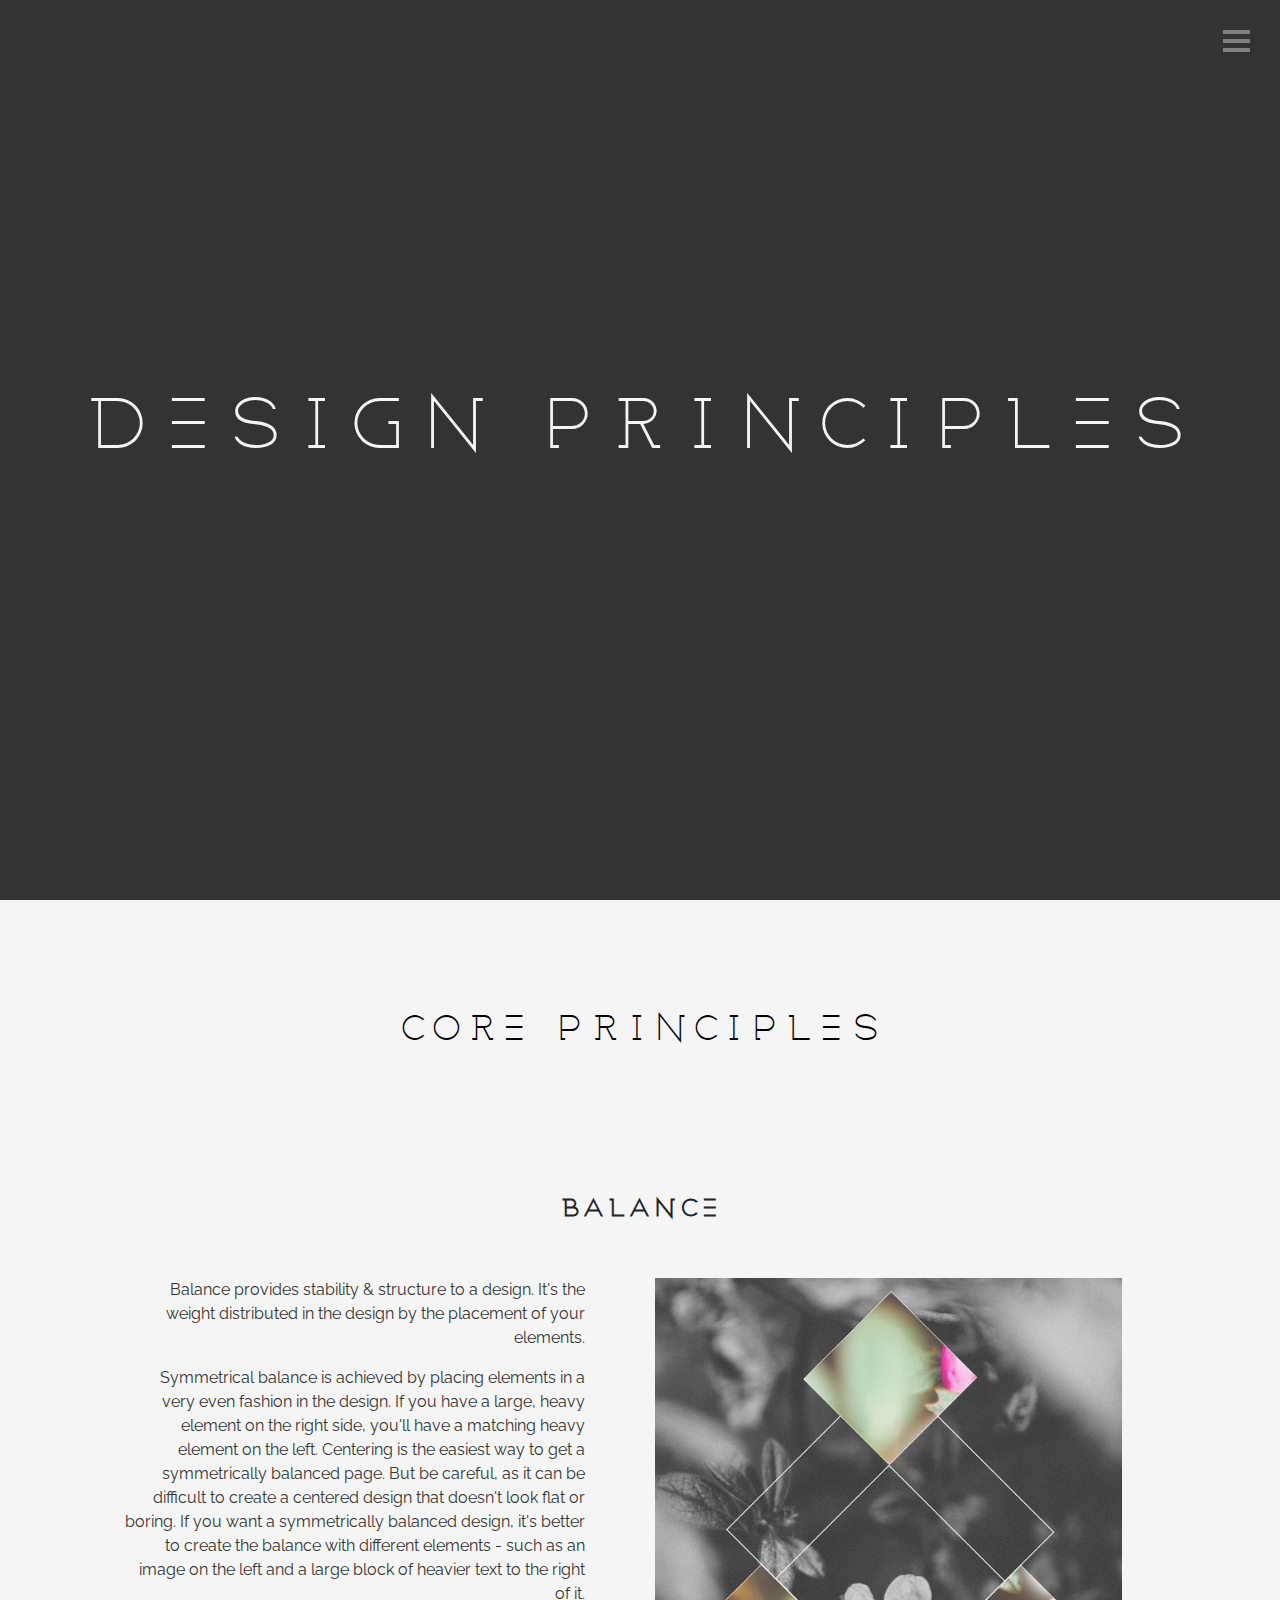
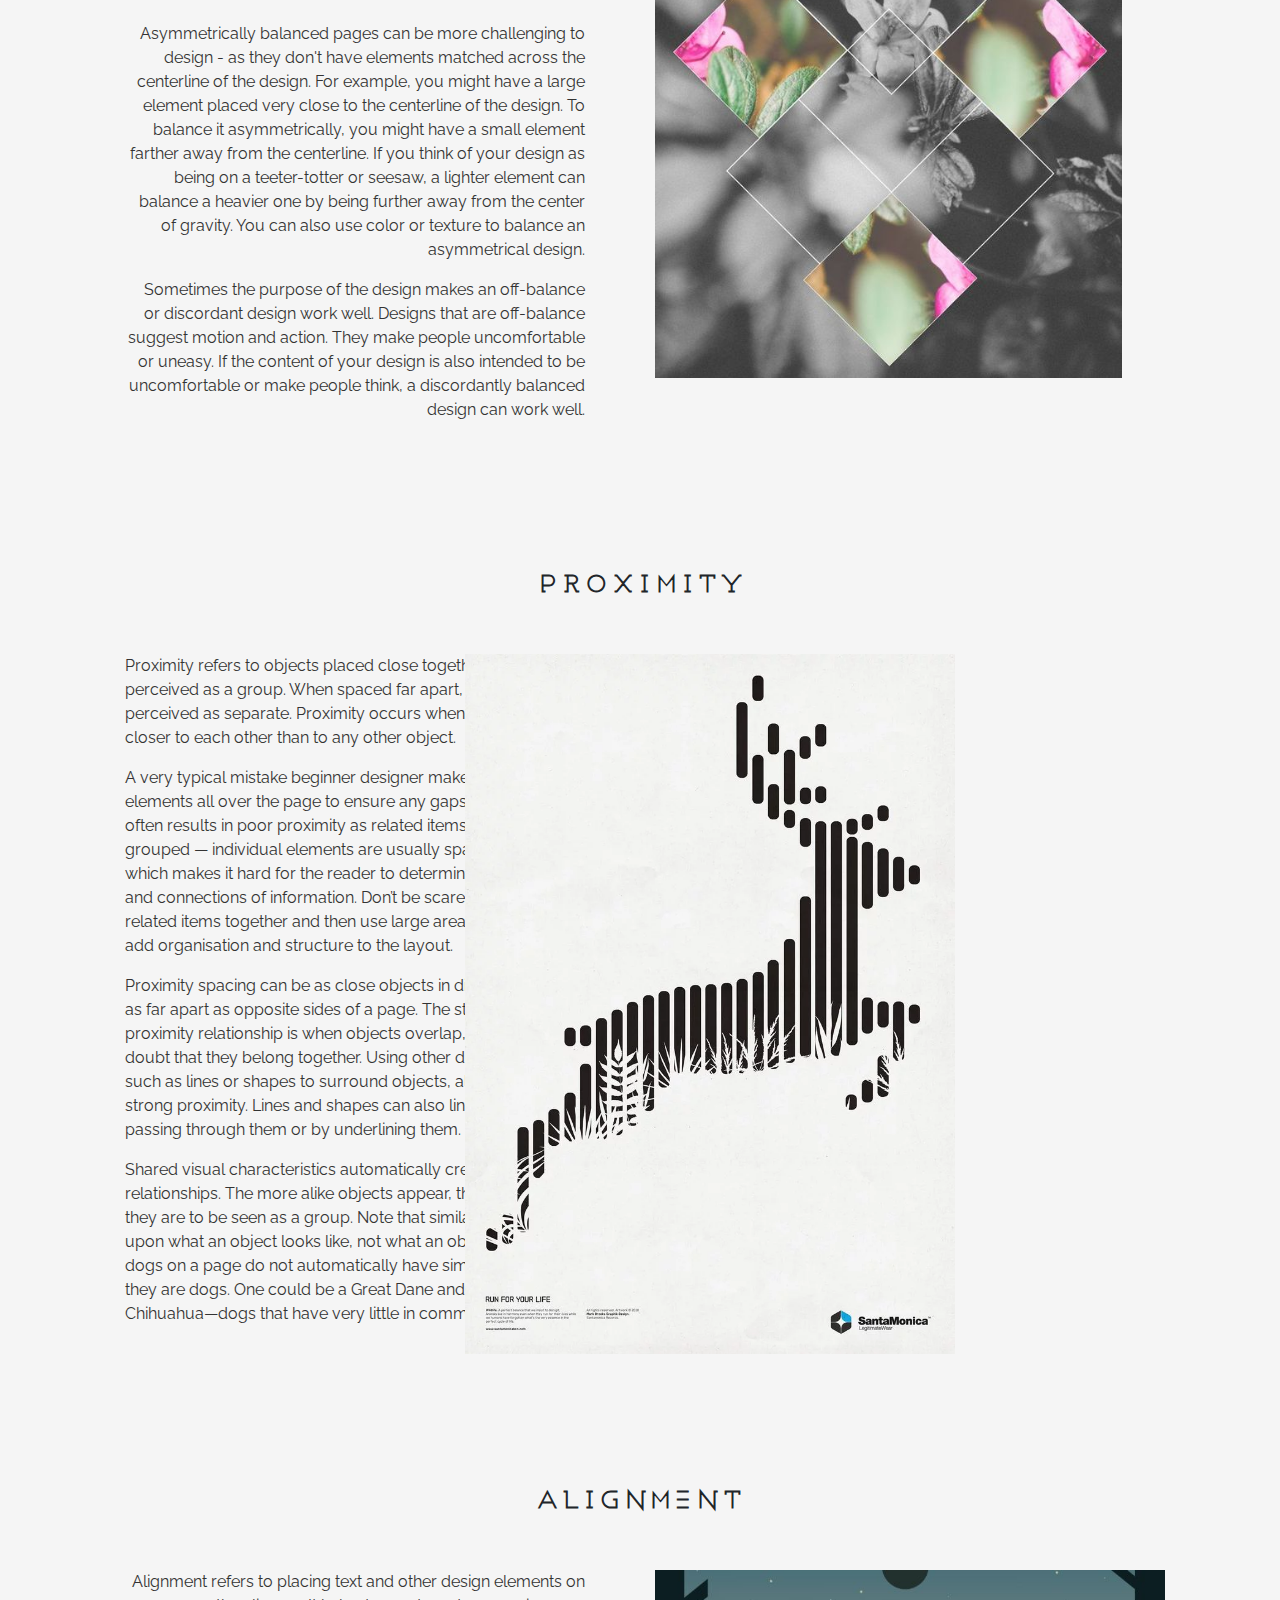
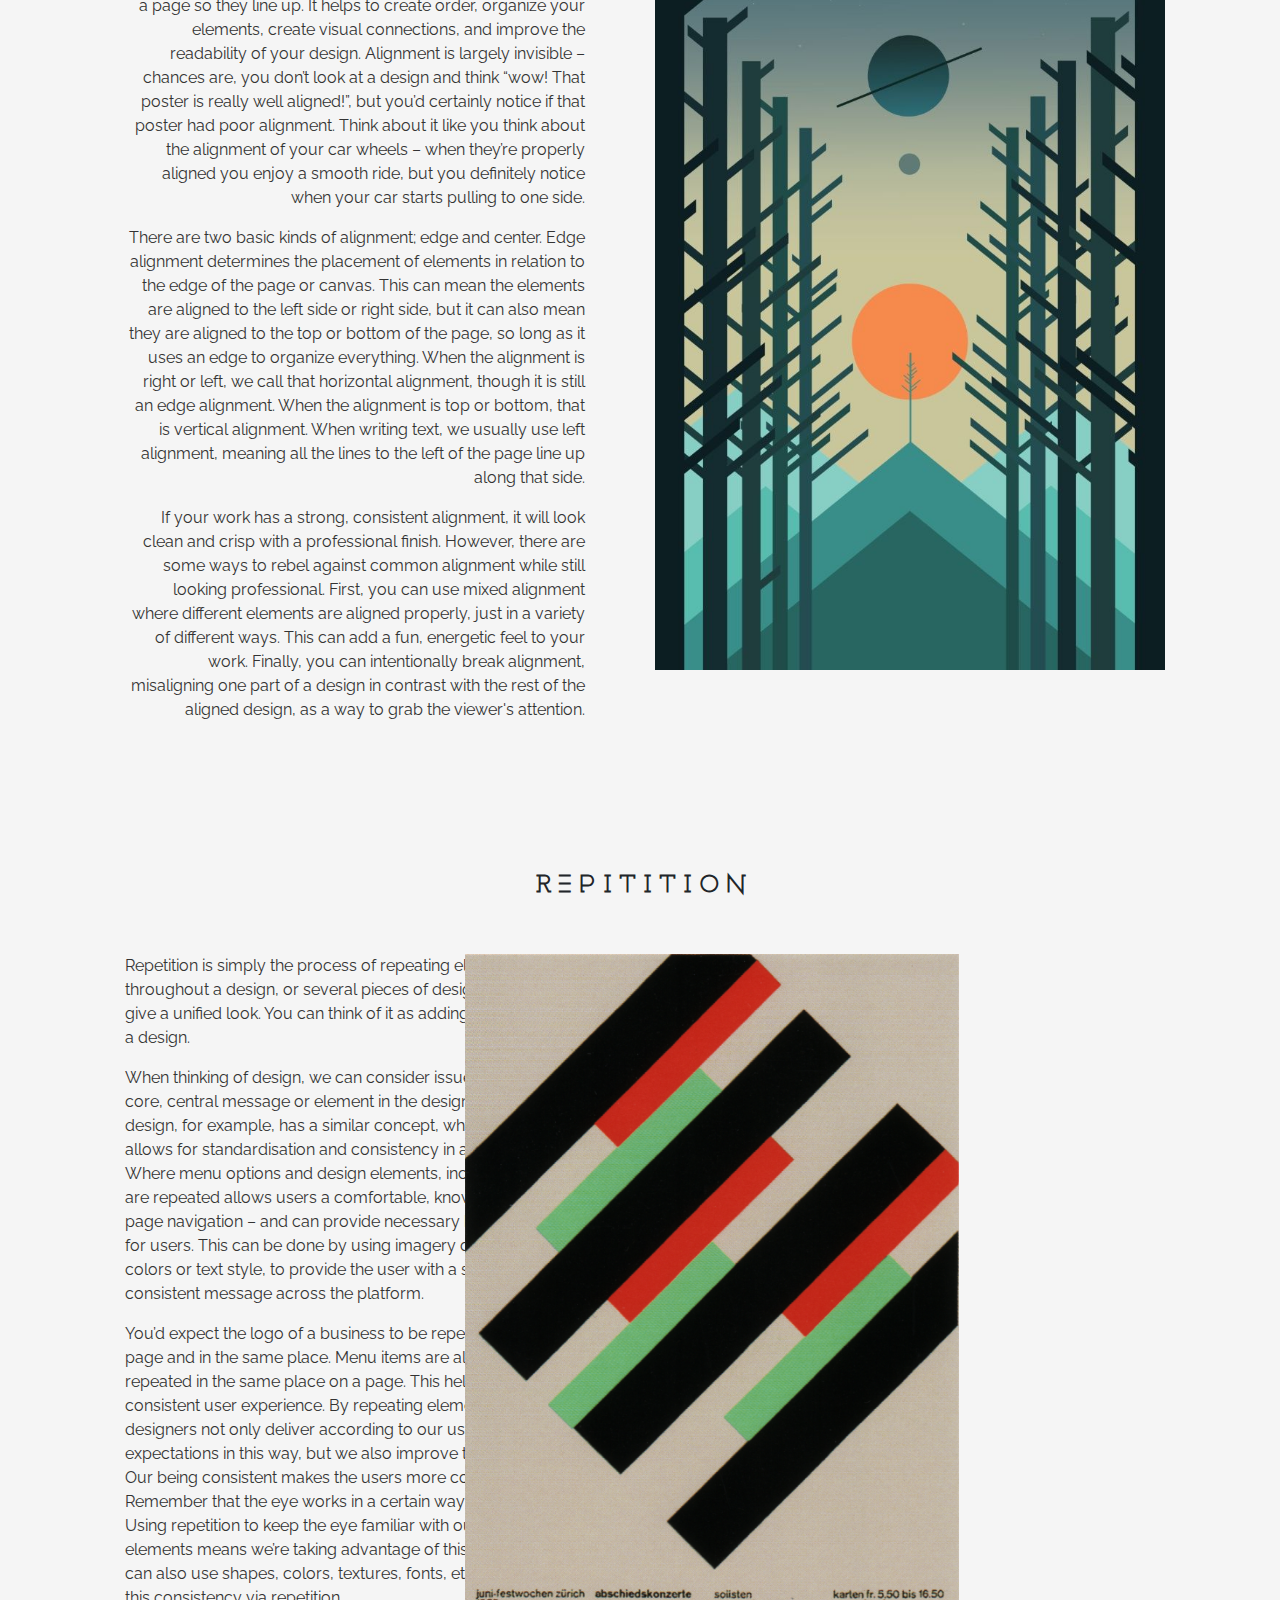
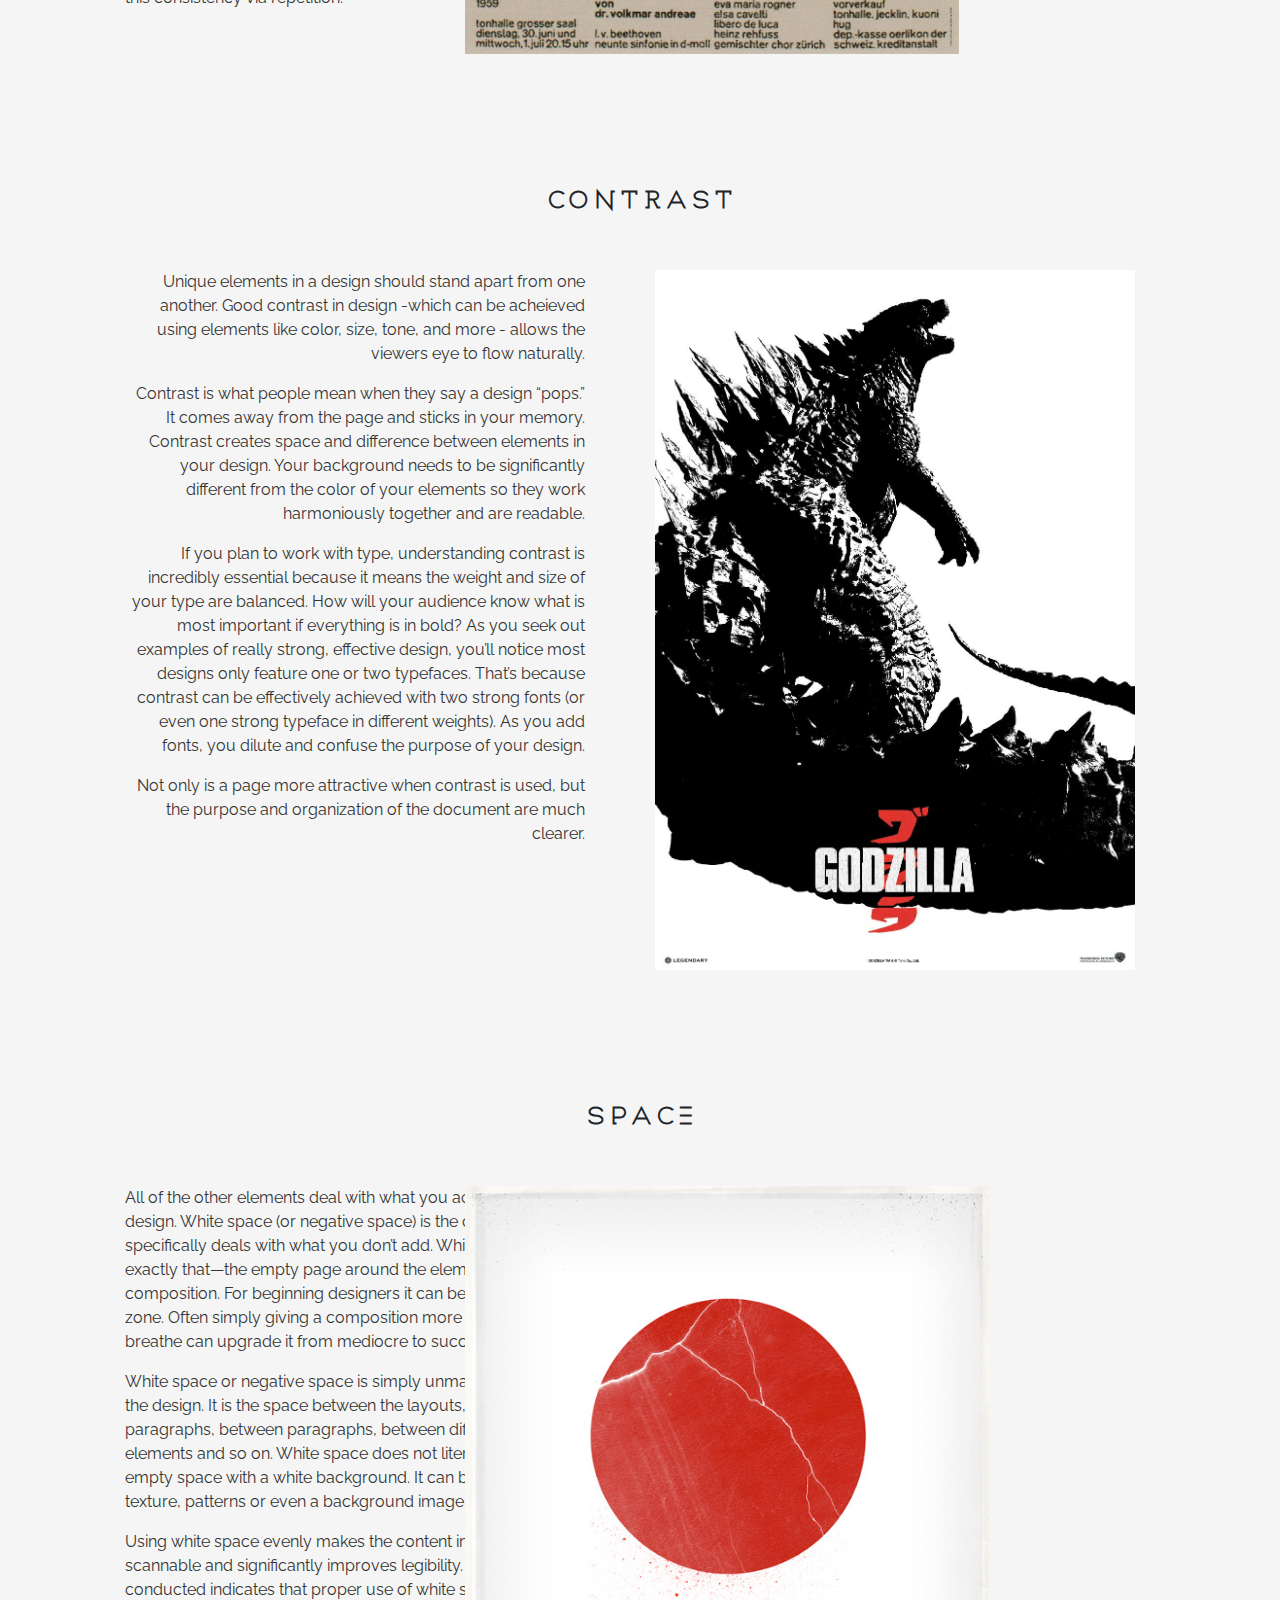
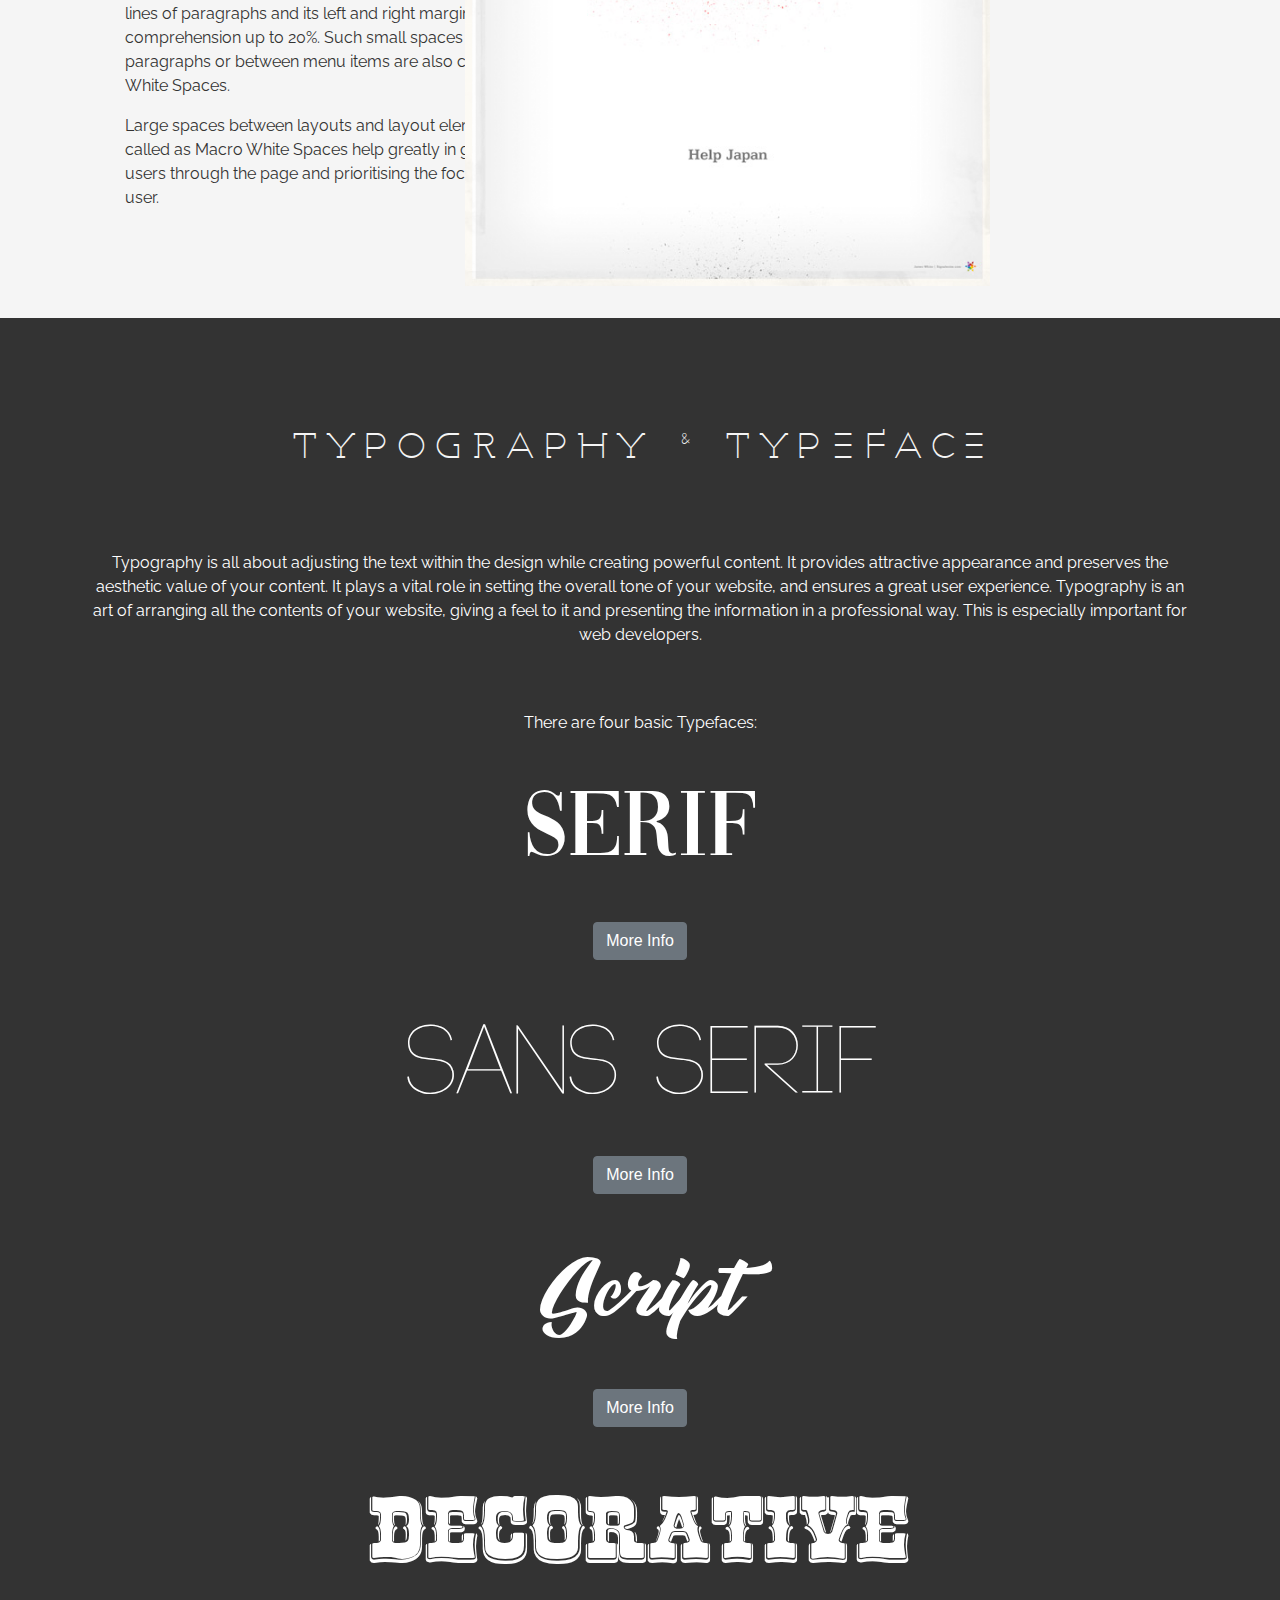
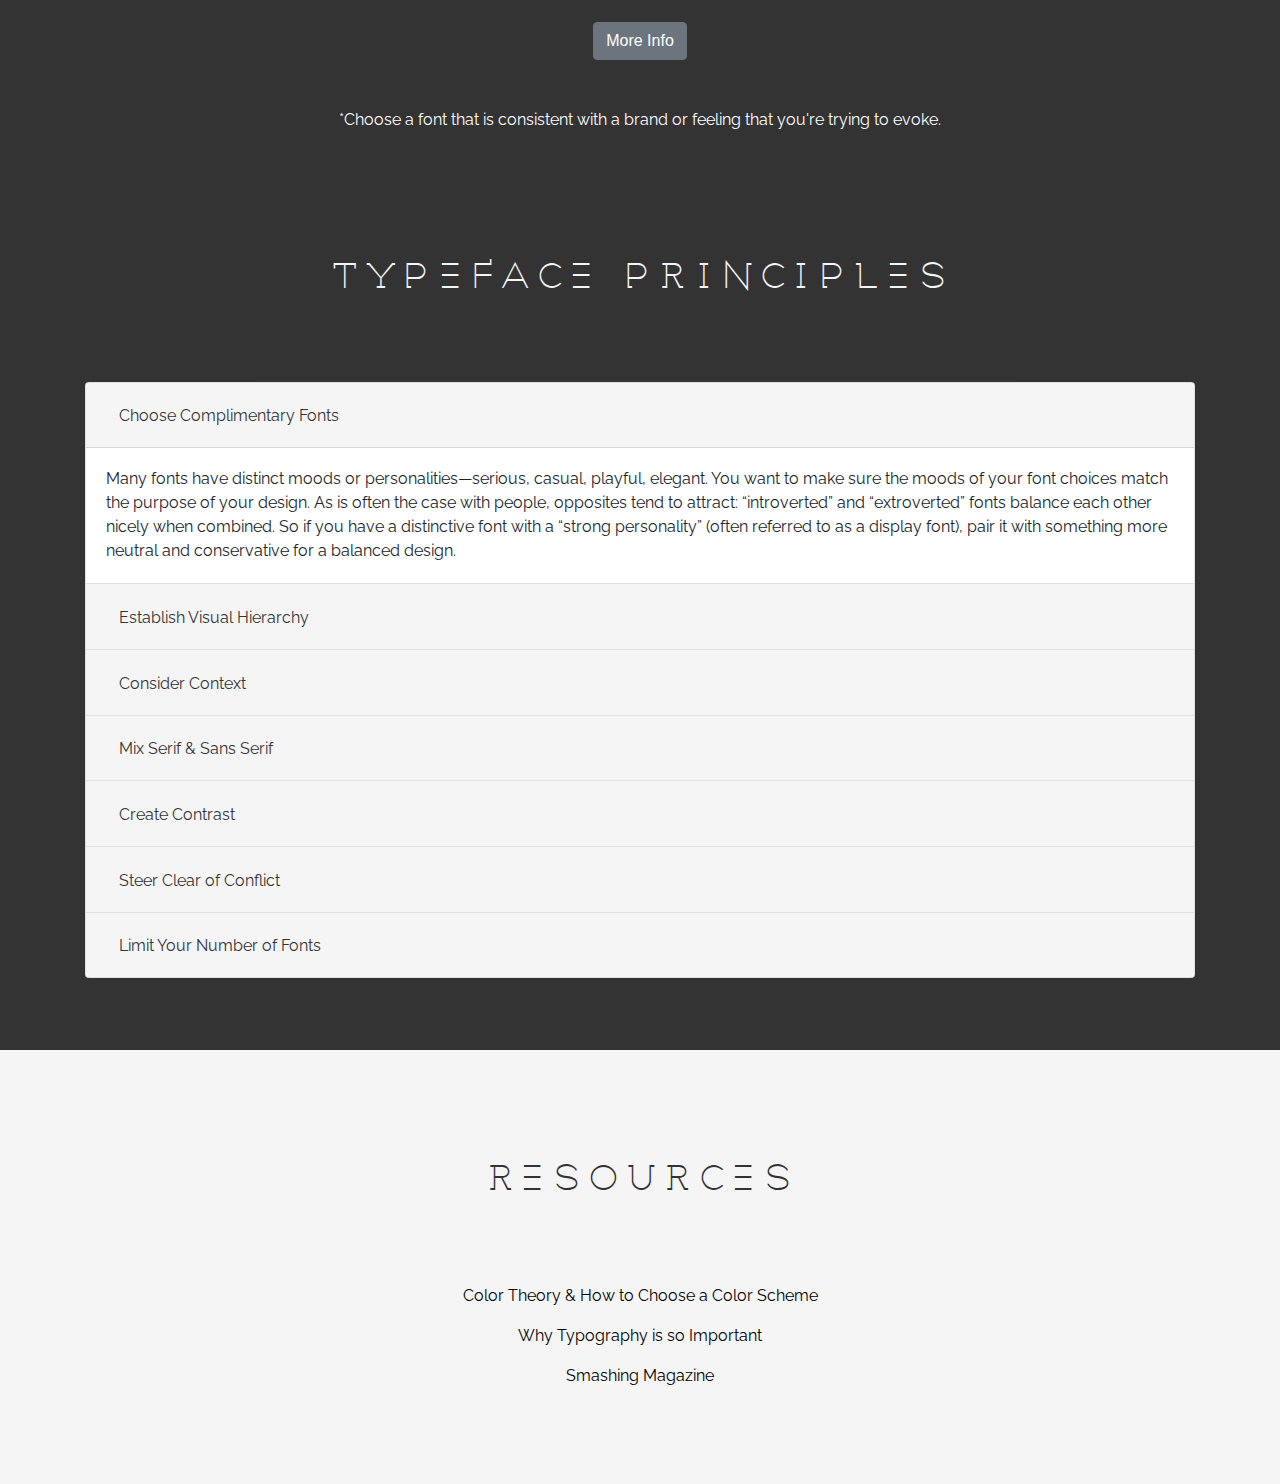
==== public/index.html @ 6b3c8698 "media queries" ====
<!DOCTYPE html>
<html lang="en">

<head>
    <meta charset="UTF-8">
    <meta name="viewport" content="width=device-width, initial-scale=1.0">
    <meta http-equiv="X-UA-Compatible" content="ie=edge">
    <title>Design Principles</title>
    <link href="https://fonts.googleapis.com/css?family=Raleway" rel="stylesheet">
    <link rel="stylesheet" href="https://stackpath.bootstrapcdn.com/bootstrap/4.3.1/css/bootstrap.min.css"
        integrity="sha384-ggOyR0iXCbMQv3Xipma34MD+dH/1fQ784/j6cY/iJTQUOhcWr7x9JvoRxT2MZw1T" crossorigin="anonymous">
    <link rel="stylesheet" href="https://cdnjs.cloudflare.com/ajax/libs/animate.css/3.7.0/animate.min.css">
    <link rel="stylesheet" ref="text/css" href="main.css">
</head>

<body>

    <div class="header">

        <div class="wrapper">
            <h1 class="animted zoomIn">design principles</h1>
        </div>

        <div class="bars" id="nav-action">
            <span class="bar"></span>
        </div>

        <nav id="nav">
            <div class="full">
                <div class="dropdown">
                    <li><a href="#principles">principles</a></li>
                    <ul class="dropdown-content">
                        <li><a href="#balance-nav">balance</a></li>
                        <li><a href="#proximity-nav">proximity</a></li>
                        <li><a href="#alignment-nav">alignment</a></li>
                        <li><a href="#repitition-nav">repitition</a></li>
                        <li><a href="#contrast-nav">contrast</a></li>
                        <li><a href="#space-nav">space</a></li>
                    </ul>
                    <li><a href="#typeface">typeface</a></li>
                </div>
            </div>
        </nav>
    </div>


    <section class="core-principles" id="principles">
        <h1 class="core">core principles</h1>

        <br>
        <br>

        <p class="title" style="margin-bottom: 1.5em;" id="balance-nav"><strong>balance</strong></p>

        <div class="container">
            <div class="row">

                <div class="col-md-4">
                    <ul id="balance">
                        <li>
                            <p class="blurb">Balance provides stability & structure to a design. It's the weight
                                distributed in the
                                design by the placement of your elements.</p>
                            <p class="blurb">Symmetrical balance is achieved by placing elements in a very even fashion
                                in the
                                design. If you have a large, heavy element on the right side, you'll have a matching
                                heavy element
                                on the left. Centering is the easiest way to get a symmetrically balanced page. But be
                                careful, as
                                it can be difficult to create a centered design that doesn't look flat or boring. If you
                                want a
                                symmetrically balanced design, it's better to create the balance with different elements
                                - such as
                                an image on the left and a large block of heavier text to the right of it.</p>
                            <p class="blurb">Asymmetrically balanced pages can be more challenging to design - as they
                                don't have
                                elements matched across the centerline of the design. For example, you might have a
                                large element
                                placed very close to the centerline of the design. To balance it asymmetrically, you
                                might have a
                                small element farther away from the centerline. If you think of your design as being on
                                a
                                teeter-totter or seesaw, a lighter element can balance a heavier one by being further
                                away from the
                                center of gravity. You can also use color or texture to balance an asymmetrical design.
                            </p>
                            <p class="blurb">Sometimes the purpose of the design makes an off-balance or discordant
                                design work
                                well. Designs that are off-balance suggest motion and action. They make people
                                uncomfortable or
                                uneasy. If the content of your design is also intended to be uncomfortable or make
                                people think, a
                                discordantly balanced design can work well.</p>
                        </li>
                    </ul>
                </div>

                <div class="col-md-2"></div>

                <div class="col-md-4">
                    <img class="image" src="./images/balance.jpg">
                </div>

            </div>
        </div>

        <br>
        <br>
        <br>
        <br>
        <br>

        <p class="title" style="margin-bottom: 1.5em;" id="proximity-nav"><strong>proximity</strong></p>

        <div class="container">
            <div class="row">

                <div class="col-md-4">
                    <img class="image" src="./images/proximity.webp">
                </div>

                <div class="col-md-2"></div>

                <div class="col-md-4 order-first">
                    <ul id="proximity">
                        <li>
                            <p class="blurb">Proximity refers to objects placed close together being perceived as a
                                group. When
                                spaced far apart, objects are perceived as separate. Proximity occurs when objects are
                                closer to
                                each other than to any other object.</p>
                            <p class="blurb">A very typical mistake beginner designer make is to scatter elements all
                                over the page
                                to ensure any gaps are filled. This often results in poor proximity as related items are
                                not grouped
                                — individual elements are usually spaced apart which makes it hard for the reader to
                                determine
                                relationships and connections of information. Don’t be scared to group related items
                                together and
                                then use large areas of space to add organisation and structure to the layout.</p>
                            <p class="blurb">Proximity spacing can be as close objects in direct contact, or as far
                                apart as
                                opposite sides of a page. The strongest proximity relationship is when objects overlap,
                                leaving no
                                doubt that they belong together. Using other design elements, such as lines or shapes to
                                surround
                                objects, also creates strong proximity. Lines and shapes can also link objects by
                                passing through
                                them or by underlining them.</p>
                            <p class="blurb">Shared visual characteristics automatically create relationships. The more
                                alike
                                objects appear, the more likely they are to be seen as a group. Note that similarity is
                                based upon
                                what an object looks like, not what an object is. Two dogs on a page do not
                                automatically have
                                similarity because they are dogs. One could be a Great Dane and the other a
                                Chihuahua—dogs that have
                                very little in common.</p>
                        </li>
                    </ul>
                </div>

            </div>
        </div>

        <br>
        <br>
        <br>
        <br>
        <br>

        <p class="title" style="margin-bottom: 1.5em;" id="alignment-nav"><strong>alignment</strong></p>

        <div class="container">
            <div class="row">

                <div class="col-md-4">
                    <ul id="alignment">
                        <li>
                            <p class="blurb">Alignment refers to placing text and other design elements on a page so
                                they line up.
                                It helps to create order, organize your elements, create visual connections, and improve
                                the
                                readability of your design. Alignment is largely invisible – chances are, you don’t look
                                at a design
                                and think “wow! That poster is really well aligned!”, but you’d certainly notice if that
                                poster had
                                poor alignment. Think about it like you think about the alignment of your car wheels –
                                when they’re
                                properly aligned you enjoy a smooth ride, but you definitely notice when your car starts
                                pulling to
                                one side.</p>
                            <p class="blurb">There are two basic kinds of alignment; edge and center. Edge alignment
                                determines the
                                placement of elements in relation to the edge of the page or canvas. This can mean the
                                elements are
                                aligned to the left side or right side, but it can also mean they are aligned to the top
                                or bottom
                                of the page, so long as it uses an edge to organize everything. When the alignment is
                                right or left,
                                we call that horizontal alignment, though it is still an edge alignment. When the
                                alignment is top
                                or bottom, that is vertical alignment. When writing text, we usually use left alignment,
                                meaning all
                                the lines to the left of the page line up along that side.</p>
                            <p class="blurb">If your work has a strong, consistent alignment, it will look clean and
                                crisp with a
                                professional finish. However, there are some ways to rebel against common alignment
                                while still
                                looking professional. First, you can use mixed alignment where different elements are
                                aligned
                                properly, just in a variety of different ways. This can add a fun, energetic feel to
                                your work.
                                Finally, you can intentionally break alignment, misaligning one part of a design in
                                contrast with
                                the rest of the aligned design, as a way to grab the viewer's attention.</p>
                        </li>
                    </ul>
                </div>

                <div class="col-md-2"></div>

                <div class="col-md-4">
                    <img class="image" src="./images/alignment.jpg">
                </div>

            </div>
        </div>

        <br>
        <br>
        <br>
        <br>
        <br>

        <p class="title" style="margin-bottom: 1.5em;" id="repitition-nav"><strong>repitition</strong></p>

        <div class="container">
            <div class="row">

                <div class="col-md-4">
                    <img class="image" src="./images/re.png">
                </div>

                <div class="col-md-2"></div>

                <div class="col-md-4 order-first">
                    <ul id="repitition">
                        <li>
                            <p class="blurb">Repetition is simply the process of repeating elements throughout a design,
                                or several
                                pieces of design collateral to give a unified look. You can think of it as adding
                                consistency to a
                                design.</p>
                            <p class="blurb">When thinking of design, we can consider issues including a core, central
                                message or
                                element in the design layout. Web design, for example, has a similar concept, where
                                repetition
                                allows for standardisation and consistency in approach. Where menu options and design
                                elements,
                                including logos, are repeated allows users a comfortable, known experience in page
                                navigation – and
                                can provide necessary breadcrumbs for users. This can be done by using imagery or icons,
                                or colors
                                or text style, to provide the user with a simplified, consistent message across the
                                platform.</p>
                            <p class="blurb">You’d expect the logo of a business to be repeated on every page and in the
                                same place.
                                Menu items are also often repeated in the same place on a page. This helps provide a
                                consistent user
                                experience. By repeating elements, we as designers not only deliver according to our
                                users’
                                expectations in this way, but we also improve their experience. Our being consistent
                                makes the users
                                more comfortable. Remember that the eye works in a certain way by default. Using
                                repetition to keep
                                the eye familiar with our design’s elements means we’re taking advantage of this
                                tendency. We can
                                also use shapes, colors, textures, fonts, etc. to maintain this consistency via
                                repetition.</p>
                        </li>
                    </ul>
                </div>

            </div>
        </div>

        <br>
        <br>
        <br>
        <br>
        <br>

        <p class="title" style="margin-bottom: 1.5em;" id="contrast-nav"><strong>contrast</strong></p>

        <div class="container">
            <div class="row">

                <div class="col-md-4">
                    <ul id="contrast">
                        <li>
                            <p class="blurb">Unique elements in a design should stand apart from one another. Good
                                contrast in
                                design -which can be acheieved using elements like color, size, tone, and more - allows
                                the viewers
                                eye to flow naturally.</p>
                            <p class="blurb">Contrast is what people mean when they say a design “pops.” It comes away
                                from the page
                                and sticks in your memory. Contrast creates space and difference between elements in
                                your design.
                                Your background needs to be significantly different from the color of your elements so
                                they work
                                harmoniously together and are readable.</p>
                            <p class="blurb">If you plan to work with type, understanding contrast is incredibly
                                essential because
                                it means the weight and size of your type are balanced. How will your audience know what
                                is most
                                important if everything is in bold? As you seek out examples of really strong, effective
                                design,
                                you’ll notice most designs only feature one or two typefaces. That’s because contrast
                                can be
                                effectively achieved with two strong fonts (or even one strong typeface in different
                                weights). As
                                you add fonts, you dilute and confuse the purpose of your design.</p>
                            <p class="blurb">Not only is a page more attractive when contrast is used, but the purpose
                                and organization of the document are much clearer. </p>
                        </li>
                    </ul>
                </div>

                <div class="col-md-2"></div>

                <div class="col-md-4">
                    <img class="image" src="./images/contrast.jpg">
                </div>

            </div>
        </div>

        <br>
        <br>
        <br>
        <br>
        <br>

        <p class="title" style="margin-bottom: 1.5em;" id="space-nav"><strong>space</strong></p>

        <div class="container" style="padding-bottom: 2em;">
            <div class="row">

                <div class="col-md-4">
                    <img class="image" src="./images/sp.png">
                </div>

                <div class="col-md-2"></div>

                <div class="col-md-4 order-first">
                    <ul id="space">
                        <li>
                            <p class="blurb">All of the other elements deal with what you add to your design. White
                                space (or
                                negative space) is the only one that specifically deals with what you don’t add. White
                                space is
                                exactly that—the empty page around the elements in your composition. For beginning
                                designers it can
                                be a perilous zone. Often simply giving a composition more room to breathe can upgrade
                                it from
                                mediocre to successful.</p>
                            <p class="blurb">White space or negative space is simply unmarked space in the design. It is
                                the space between the layouts, lines of paragraphs, between paragraphs, between
                                different UI elements and so on. White space does not literally mean an empty space with
                                a white background. It can be of any color, texture, patterns or even a background
                                image.</p>
                            <p class="blurb">Using white space evenly makes the content in design easily scannable and
                                significantly improves legibility. A study conducted indicates that proper use of white
                                space between lines of paragraphs and its left and right margins can increase
                                comprehension up to 20%. Such small spaces between lines, paragraphs or between menu
                                items are also called as Micro White Spaces.</p>
                            <p class="blurb">Large spaces between layouts and layout elements, also called as Macro
                                White Spaces help greatly in guiding the users through the page and prioritising the
                                focus area for the user.</p>
                        </li>
                    </ul>
                </div>

            </div>
        </div>

    </section>

    <section id="typeface">

        <h1 class="typeface-title">typography & typeface</h1>

        <div class="container">
            <div class="row">
                <div class="col-md-12">
                    <p class="type-desc">Typography is all about adjusting the text within the design while creating
                        powerful content. It provides attractive appearance and preserves the aesthetic value of your
                        content. It plays a vital role in setting the overall tone of your website, and ensures a great
                        user experience.

                        Typography is an art of arranging all the contents of your website, giving a feel to it and
                        presenting the information in a professional way. This is especially important for web
                        developers.</p>
                    <br>
                    <br>
                    <p class="type-desc">There are four basic Typefaces:</p>
                </div>
            </div>
        </div>

        <br>

        <div class="container">

            <div class="row">
                <div class="col-md-12">
                    <h1 class="serif">Serif</h1>

                    <br>

                    <div class="more-info-button">
                        <button type="button" class="btn btn-secondary" data-container="body" data-toggle="popover"
                            data-placement="right"
                            data-content="Serif fonts like Times New Roman are associated with tradition & history.">
                            More Info
                        </button>
                    </div>
                </div>
            </div>

            <br>
            <br>

            <div class="row">
                <div class="col-md-12">
                    <h1 class="sans-serif">Sans Serif</h1>

                    <br>

                    <div class="more-info-button">
                        <button type="button" class="btn btn-secondary" data-container="body" data-toggle="popover"
                            data-placement="left"
                            data-content="Sans Serif fonts evoke a modern feeling & are most common in web development beause they're generally easier to read on a computer screen.">
                            More Info
                        </button>
                    </div>
                </div>
            </div>

            <br>
            <br>

            <div class="row">
                <div class="col-md-12">
                    <h1 class="script">Script</h1>

                    <br>

                    <div class="more-info-button">
                        <button type="button" class="btn btn-secondary" data-container="body" data-toggle="popover"
                            data-placement="right"
                            data-content="Script or cursive fonts (think Coca-Cola/Cadillac) are linked to fanciness & demonstrate creativity.">
                            More Info
                        </button>
                    </div>
                </div>
            </div>

            <br>
            <br>

            <div class="row">
                <div class="col-md-12">
                    <h1 class="decorative">Decorative</h1>

                    <br>

                    <div class="more-info-button">
                        <button type="button" class="btn btn-secondary" data-container="body" data-toggle="popover"
                            data-placement="left"
                            data-content="Decorative or modern fonts evoke a feeling of progressiveness and style.">
                            More Info
                        </button>
                    </div>
                </div>
            </div>

            <br>
            <br>

            <div class="row">
                <div class="col-md-12">
                    <p class="type-desc">*Choose a font that is consistent with a brand or feeling that you're trying to
                        evoke.</p>
                </div>
            </div>


        </div>

        <h1 class="more-info" id="typeface-principles">typeface principles</h1>

        <div class="container">
            <div class="row">
                <div class="col-md-12">
                    <div class="accordion" id="accordionExample">
                        <div class="card">
                            <div class="card-header" id="headingOne">
                                <h2 class="mb-0">
                                    <button class="btn btn-link" type="button" data-toggle="collapse"
                                        data-target="#collapseOne" aria-expanded="true" aria-controls="collapseOne">
                                        Choose Complimentary Fonts
                                    </button>
                                </h2>
                            </div>

                            <div id="collapseOne" class="collapse show" aria-labelledby="headingOne"
                                data-parent="#accordionExample">
                                <div class="card-body">
                                    Many fonts have distinct moods or personalities—serious, casual, playful, elegant.
                                    You want to make sure the moods of your font choices match the purpose of your
                                    design. As is often the case with people, opposites tend to attract: “introverted”
                                    and “extroverted” fonts balance each other nicely when combined. So if you have a
                                    distinctive font with a “strong personality” (often referred to as a display font),
                                    pair it with something more neutral and conservative for a balanced design.
                                </div>
                            </div>
                        </div>
                        <div class="card">
                            <div class="card-header" id="headingTwo">
                                <h2 class="mb-0">
                                    <button class="btn btn-link collapsed" type="button" data-toggle="collapse"
                                        data-target="#collapseTwo" aria-expanded="false" aria-controls="collapseTwo">
                                        Establish Visual Hierarchy
                                    </button>
                                </h2>
                            </div>
                            <div id="collapseTwo" class="collapse" aria-labelledby="headingTwo"
                                data-parent="#accordionExample">
                                <div class="card-body">
                                    Traditional publishing formats like newspapers and magazines offer good examples of
                                    how to apply a visual hierarchy to fonts. They combine fonts in way that visually
                                    separates different textual elements like headlines, sub-headlines, body copy, and
                                    captions. Qualities such as size, boldness (also known as “weight”), and spacing
                                    (including leading, the space between lines, and kerning, the space between letters)
                                    all contribute to how the eye should navigate the page and what text should attract
                                    attention first.
                                    <br>
                                    <br>
                                    When you’re picking fonts for a project, just think about what part you want viewers
                                    to look at first. Or here’s another way of approaching it: Decide what information
                                    is essential — what must stand out at first glance (a company name, a headline, a
                                    special offer?) — and what is less important. Then, make your font style, size, and
                                    arrangement choices accordingly. The most important textual element is generally
                                    (though not always) the largest and the weightiest.
                                </div>
                            </div>
                        </div>
                        <div class="card">
                            <div class="card-header" id="headingThree">
                                <h2 class="mb-0">
                                    <button class="btn btn-link collapsed" type="button" data-toggle="collapse"
                                        data-target="#collapseThree" aria-expanded="false"
                                        aria-controls="collapseThree">
                                        Consider Context
                                    </button>
                                </h2>
                            </div>
                            <div id="collapseThree" class="collapse" aria-labelledby="headingThree"
                                data-parent="#accordionExample">
                                <div class="card-body">
                                    Where your design will appear should help you determine what fonts will work for
                                    your project. The text should be easily readable at the size it is going to be
                                    displayed, and clarity is especially important for small type.
                                    <br>
                                    <br>
                                    In addition to size, font styles also affect readability. A good starting point for
                                    choosing fonts that fit the context of your design is to match the attributes of
                                    your intended message with the perceived traits of a typeface (This ties back in
                                    with choosing complimentary fonts).
                                    <br>
                                    <br>
                                    Part of the process will be deciding whether display typefaces or more neutral fonts
                                    (or some combination of the two) are most appropriate for your project. Sometimes
                                    you’ll want something that really pops, and other times the context will require a
                                    font that’s not distracting, such as for long passages of text.
                                </div>
                            </div>
                        </div>
                        <div class="card">
                            <div class="card-header" id="headingFour">
                                <h2 class="mb-0">
                                    <button class="btn btn-link" type="button" data-toggle="collapse"
                                        data-target="#collapseFour" aria-expanded="false" aria-controls="collapseFour">
                                        Mix Serif & Sans Serif
                                    </button>
                                </h2>
                            </div>

                            <div id="collapseFour" class="collapse" aria-labelledby="headingFour"
                                data-parent="#accordionExample">
                                <div class="card-body">
                                    For large amounts of text, serif fonts are generally thought to move the eye along
                                    more effectively and increase reading speed, especially in print (though this
                                    obviously depends the characteristics of the specific font used). On the other hand,
                                    sans-serif fonts are often favored for online/on-screen text due to their simplified
                                    letterforms that display more clearly at various screen resolutions.
                                </div>
                            </div>
                        </div>
                        <div class="card">
                            <div class="card-header" id="headingFive">
                                <h2 class="mb-0">
                                    <button class="btn btn-link" type="button" data-toggle="collapse"
                                        data-target="#collapseFive" aria-expanded="false" aria-controls="collapseFive">
                                        Create Contrast
                                    </button>
                                </h2>
                            </div>

                            <div id="collapseFive" class="collapse" aria-labelledby="headingFive"
                                data-parent="#accordionExample">
                                <div class="card-body">
                                    One of the main reasons that pairing serif and sans-serif fonts works so well is
                                    that it creates contrast.
                                    <br>
                                    <br>
                                    Contrast can be achieved in a number of ways, including through style, size, weight,
                                    spacing, and color, among others. For example - a bold, chunky font can be paired
                                    with a tall, thin font—and although they’re almost complete opposites, they work
                                    nicely together in large part because they are so different.
                                </div>
                            </div>
                        </div>
                        <div class="card">
                            <div class="card-header" id="headingSix">
                                <h2 class="mb-0">
                                    <button class="btn btn-link" type="button" data-toggle="collapse"
                                        data-target="#collapseSix" aria-expanded="false" aria-controls="collapseSix">
                                        Steer Clear of Conflict
                                    </button>
                                </h2>
                            </div>

                            <div id="collapseSix" class="collapse" aria-labelledby="headingSix"
                                data-parent="#accordionExample">
                                <div class="card-body">
                                    When combining fonts, you do want contrast, but you don’t want conflict. Just
                                    because fonts are different doesn’t mean they will automatically work well together.
                                    Generally speaking, typefaces that share a couple qualities—maybe they have similar
                                    proportions, or the lowercase letters have the same height (known as “x-height”)—are
                                    more likely to look harmonious together, even if the overall appearance differs.
                                    <br>
                                    <br>
                                    A good way to see if two typefaces will work well together is to use the 'age'
                                    acronym. Lowercase a, g, and e, are the easiest letters to match when looking at
                                    fonts from different families. For the most part, if the a, g, and e, of the two
                                    fonts look similar, the fonts will compliment eachother.
                                </div>
                            </div>
                        </div>
                        <div class="card">
                            <div class="card-header" id="headingSeven">
                                <h2 class="mb-0">
                                    <button class="btn btn-link" type="button" data-toggle="collapse"
                                        data-target="#collapseSeven" aria-expanded="false"
                                        aria-controls="collapseSeven">
                                        Limit Your Number of Fonts
                                    </button>
                                </h2>
                            </div>

                            <div id="collapseSeven" class="collapse" aria-labelledby="headingSeven"
                                data-parent="#accordionExample">
                                <div class="card-body">
                                    You may have heard it said that you should keep fonts for one project to only two or
                                    three. That’s an appropriate rule of thumb in certain applications, but it is by no
                                    means a hard-and-fast rule.
                                    <br>
                                    <br>
                                    Some projects will call for more elaborate font combinations, such as if you’re
                                    replicating a certain look, like a fancy, Victorian-era design, or when you need a
                                    particularly decorative aesthetic. If you do choose to use a variety of fonts, the
                                    overall effect should be harmonious, not conflicting or cluttered.
                                    <br>
                                    <br>
                                    However, as with any design element, you can overdo it with typeface selections.
                                    Most projects will benefit from a more restrained, thoughtful approach. A good way
                                    to refine your choices is to give each font a specific role or purpose in the
                                    design. If you find yourself using an assortment of fonts, but you can’t really
                                    assign motives to your selections, then it may be time to cut back.
                                </div>
                            </div>
                        </div>
                    </div>
                </div>
            </div>
        </div>

    </section>

    <br>
    <br>
    <br>

    <section id="resources">
        <div class="container">
            <div class="row">
                <div class="col-md-12">
                    <h1 class="res-title">resources</h1>
                </div>
            </div>

            <div class="row">
                <div class="col-md-12">
                    <p class="res-desc"><a href="https://blog.hubspot.com/marketing/color-theory-design"
                            target="_blank">Color Theory & How to Choose a Color Scheme</a></p>
                    <p class="res-desc"><a href="https://www.commonplaces.com/blog/why-typography-is-so-important/"
                            target="_blank">Why Typography is so Important</a></p>
                    <p class="res-desc"><a href="https://www.smashingmagazine.com/" target="_blank">Smashing
                            Magazine</a></p>
                </div>
            </div>
        </div>
    </section>

    <!-- <nav class="navbar navbar-light bg-dark">
        <span class="navbar-text">
            ZM 2019
        </span>
    </nav> -->

    <script src="https://code.jquery.com/jquery-3.3.1.slim.min.js"
        integrity="sha384-q8i/X+965DzO0rT7abK41JStQIAqVgRVzpbzo5smXKp4YfRvH+8abtTE1Pi6jizo" crossorigin="anonymous">
    </script>
    <script src="https://cdnjs.cloudflare.com/ajax/libs/popper.js/1.14.7/umd/popper.min.js"
        integrity="sha384-UO2eT0CpHqdSJQ6hJty5KVphtPhzWj9WO1clHTMGa3JDZwrnQq4sF86dIHNDz0W1" crossorigin="anonymous">
    </script>
    <script src="https://stackpath.bootstrapcdn.com/bootstrap/4.3.1/js/bootstrap.min.js"
        integrity="sha384-JjSmVgyd0p3pXB1rRibZUAYoIIy6OrQ6VrjIEaFf/nJGzIxFDsf4x0xIM+B07jRM" crossorigin="anonymous">
    </script>
    <script src="main.js"></script>
</body>

</html>
---- public/main.css ----
body {
    margin: 0;
    padding: 0;
    overflow-x: hidden;
    background-color: #333;
}

/* FONTS */

@font-face {
    font-family: wicked;
    src: url(./fonts/WICKED_T_3rd.ttf);
}

@font-face {
    font-family: vogue;
    src: url(./fonts/Vogue.ttf);
}

@font-face {
    font-family: code;
    src: url(./fonts/CODE\ Light.otf);
}

@font-face {
    font-family: high;
    src: url(./fonts/High-Amelliya.ttf);
}

@font-face {
    font-family: rio;
    src: url(./fonts/RioGrande.ttf);
}

/* HEADER */

.header {
    height: 100vh;
    width: 100vw;
}

.wrapper {
    position: absolute;
    left: 0;
    top: 40%;
    width: 100vw;
    text-align: center;
    font-size: 3em;
}

.wrapper h1 {
    animation-name: zoomIn;
    animation-duration: 10s;
    font-family: wicked;
    color: whitesmoke;
    font-size: 2em;
}

@media only screen 
and (min-device-width : 375px) 
and (max-device-width : 812px)
and (-webkit-device-pixel-ratio : 3) {
    .wrapper h1 {
        font-size: 1em;
        text-align: center;
    }
}

.line {
    width: 5em;
    height: 3px;
    background-color: black;
}

/* NAVBAR BARS */

.bars {
    position: absolute;
    width: 27px;
    height: 27px;
    top: 30px;
    right: 30px;
    cursor: pointer;
    z-index: 101;
    padding-top: 9px;
}

.bar {
    width: 100%;
    height: 4px;
    background-color: grey;
    position: absolute;
}

span::before,
span::after {
    content: "";
    display: block;
    background-color: grey;
    width: 100%;
    height: 4px;
    position: absolute;
}

.bar::before {
    transform: translateY(-9px);
}

.bar::after {
    transform: translateY(9px);
}

.bars.active .bar {
    background-color: transparent;
}

.bars.active span::before {
    animation: top-bar 1s;
    animation-fill-mode: forwards;
}

.bars.active span::after {
    animation: bottom-bar 1s;
    animation-fill-mode: forwards;
}

@keyframes top-bar {
    50% {
        transform: translateY(0);
    }

    100% {
        transform: rotate(45deg) translateY(0);
    }
}

@keyframes bottom-bar {
    50% {
        transform: translateY(0);
    }

    100% {
        transform: rotate(-45deg) translateY(0);
    }
}

/* NAVBAR */

#nav {
    position: absolute;
    top: 0;
    bottom: 0;
    left: 0;
    right: 0;
    transition: all 1s;
    z-index: -1;
    overflow: hidden;
    opacity: 0;
    width: 100vw;
    height: 100vh;
    background-color: whitesmoke;
}

#nav .dropdown {
    position: absolute;
    top: 20%;
    left: 0;
    font-size: 3em;
    text-align: center;
    width: 100vw;
    font-family: wicked;
}



.visible {
    z-index: 100 !important;
    opacity: 1 !important;
}

.dropdown {
    position: relative;
    display: inline-block;
}

li {
    list-style-type: none;
    color: #333;
}

.dropdown-content a {
    color: #333;
    ;
    text-decoration: none;
    font-size: 20px;
    margin-left: -40px;
}

.dropdown a {
    list-style-type: none;
    text-decoration: none;
    color: #333;
}

/* DESIGN PRINCIPLES */

.core-principles {
    /* height: 100vh;  */
    width: 100%;
    /* background-image: linear-gradient(to bottom, white, grey); */
    background-color: whitesmoke;
}

.core {
    text-align: center;
    padding: 2em 0 1.5em 0;
    /* margin-left: 2em; */
    font-family: wicked;
    font-size: 3em;
    color: black;
}

.title {
    font-family: wicked;
    font-size: 2em;
    text-align: center;
}

#balance {
    width: 500px;
}

#balance .blurb {
    font-family: 'Raleway', sans-serif;
    text-align: right;
}

#proximity {
    width: 500px;
}

#proximity .blurb {
    font-family: 'Raleway', sans-serif;
}

#alignment {
    width: 500px;
}

#alignment .blurb {
    font-family: 'Raleway', sans-serif;
    text-align: right;
}

#repitition {
    width: 500px;
}

#repitition .blurb {
    font-family: 'Raleway', sans-serif;
}

#contrast {
    width: 500px;
}

#contrast .blurb {
    font-family: 'Raleway', sans-serif;
    text-align: right;
}

#space {
    width: 500px;
}

#space .blurb {
    font-family: 'Raleway', sans-serif;
}

/* IMAGES */

.image {
    width: auto;
    height: 700px;
}

/* TYPEFACE */

.typeface-title {
    text-align: center;
    padding: 2em 0 1.5em 0;
    /* margin-left: 2em; */
    font-family: wicked;
    font-size: 3em;
    color: whitesmoke;
}

.type-desc {
    color: white;
    font-family: 'Raleway', sans-serif;
    text-align: center;
}

.serif {
    font-family: vogue;
    font-size: 6em;
    color: white;
    text-align: center;
}

.more-info-button {
    display: flex;
    align-items: center;
    justify-content: center;
}

.sans-serif {
    font-family: code;
    font-size: 6em;
    color: white;
    text-align: center;
}

.script {
    font-family: high;
    font-size: 6em;
    color: white;
    text-align: center;
}

.decorative {
    font-family: rio;
    font-size: 6em;
    color: white;
    text-align: center;
}

.more-info {
    text-align: center;
    padding: 2em 0 1.5em 0;
    /* margin-left: 2em; */
    font-family: wicked;
    font-size: 3em;
    color: whitesmoke;
}

.card-header {
    font-family: 'Raleway', sans-serif;
    text-decoration: none;
    list-style-type: none;
    background-color: whitesmoke;
}

.btn-link {
    color: #333;
    text-decoration: none;
}

.btn-link:focus {
    text-decoration: none;
}

.btn-link:hover {
    color: black;
    text-decoration: none;
}

.card-body {
    font-family: 'Raleway', sans-serif;
}

/* RESOURCES */

#resources {
    background-color: whitesmoke;
    padding-bottom: 5em;
}

.res-title {
    text-align: center;
    padding: 2em 0 1.5em 0;
    /* margin-left: 2em; */
    font-family: wicked;
    font-size: 3em;
    color: #333;
}

.res-desc {
    font-family: 'Raleway', sans-serif;
    text-align: center;
}

.res-desc a {
    color: black;
}

/* FOOTER */

.navbar-light .navbar-text {
    color: white;
}

.bg-dark {
    background-color: lightgrey!important;
}

.navbar {
    display: flex;
    align-content: center;
    position: relative;
    justify-content: center;
    font-family: 'Raleway', sans-serif;
    font-size: 12px;
}

/* MEDIA QUERIES */

@media only screen 
and (min-device-width : 375px) 
and (max-device-width : 812px)
and (-webkit-device-pixel-ratio : 3) {
    .image {
        width: auto;
        height: 400px;
        display: block;
        margin: 0 auto;
    }
    .blurb {
        font-size: 12px;
    }
    #balance {
        width: 300px;
    } 
    #balance .blurb {
        text-align: center;
    }
    #proximity {
        width: 300px;
    }
    #proximity .blurb {
        text-align: center;
    }
    #alignment {
        width: 300px;
    }
    #alignment .blurb {
        text-align: center;
    }
    #repitition {
        width: 300px;
    }
    #repitition .blurb {
        text-align: center;
    }
    #contrast {
        width: 300px;
    }
    #contrast .blurb {
        text-align: center;
    }
    #space {
        width: 300px;
    }
    #space .blurb {
        text-align: center;
    }
    .decorative {
        font-size: 3.5em;
    }
}
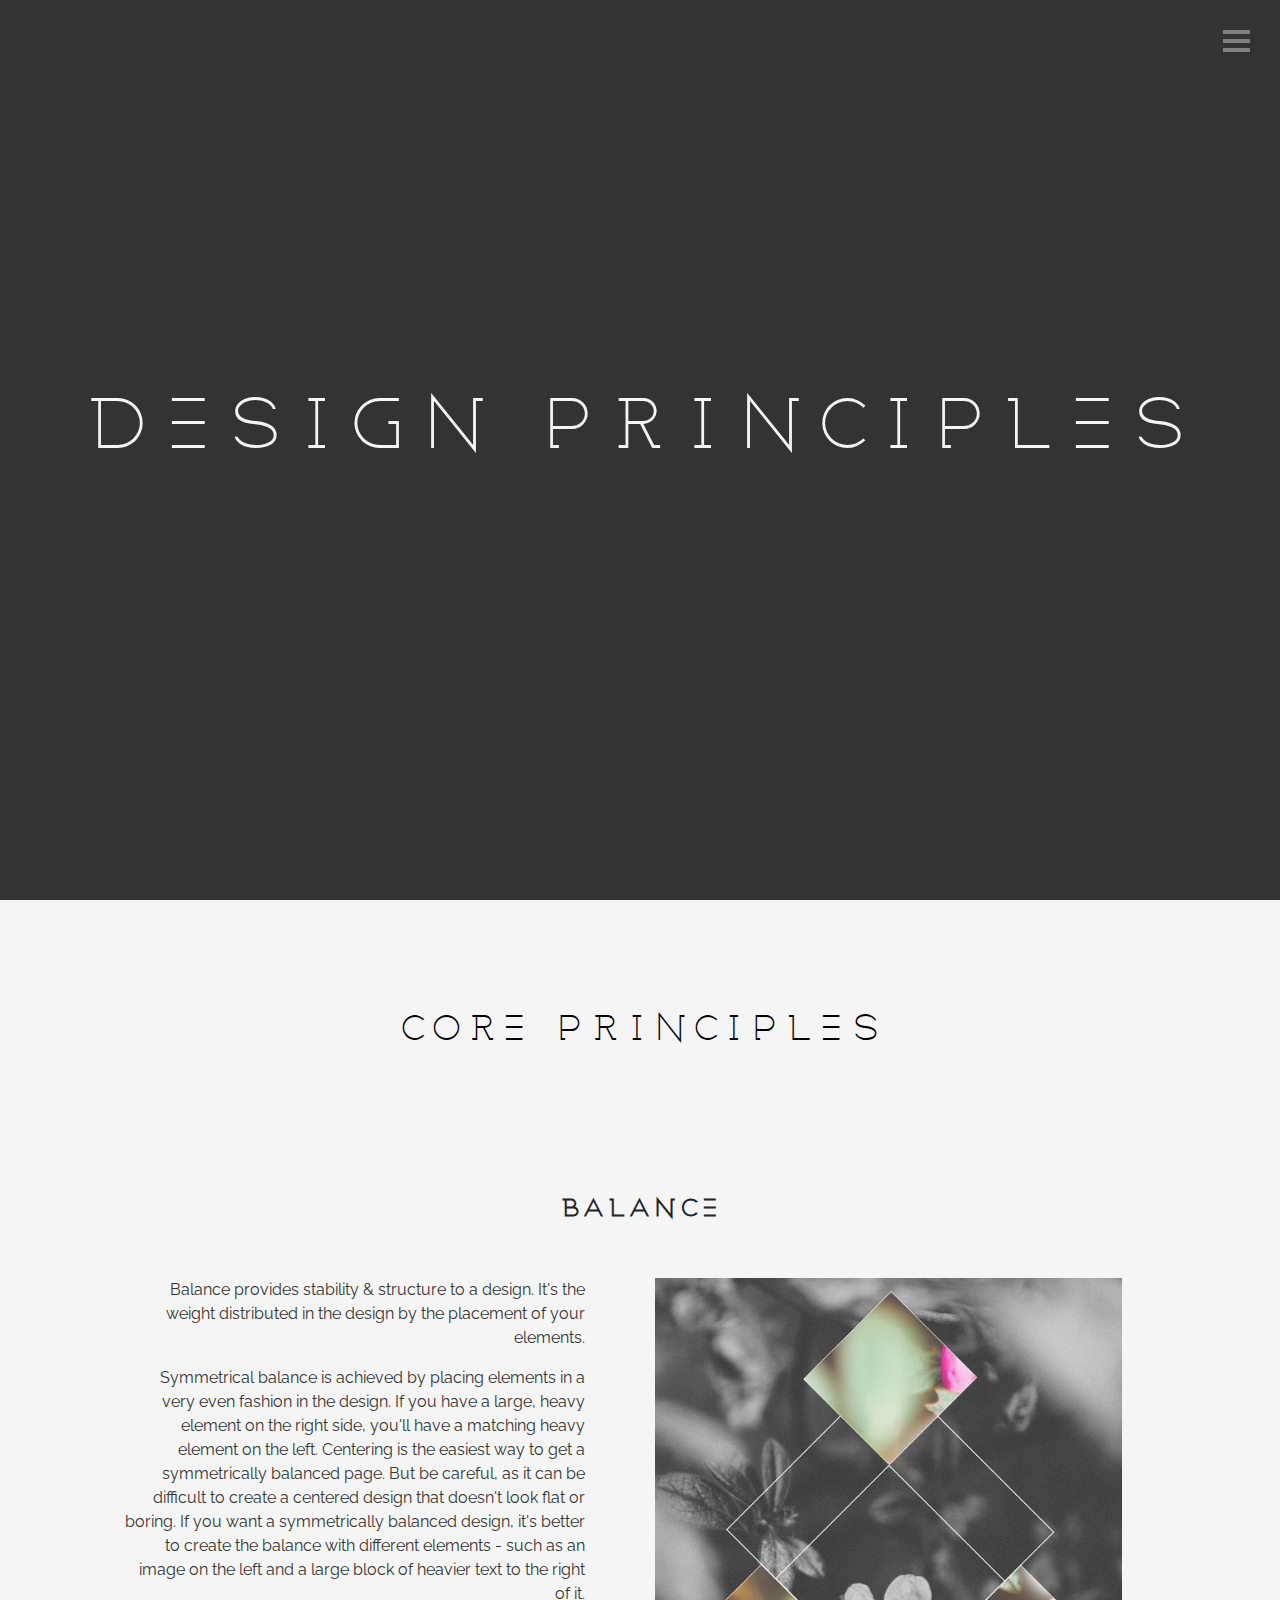
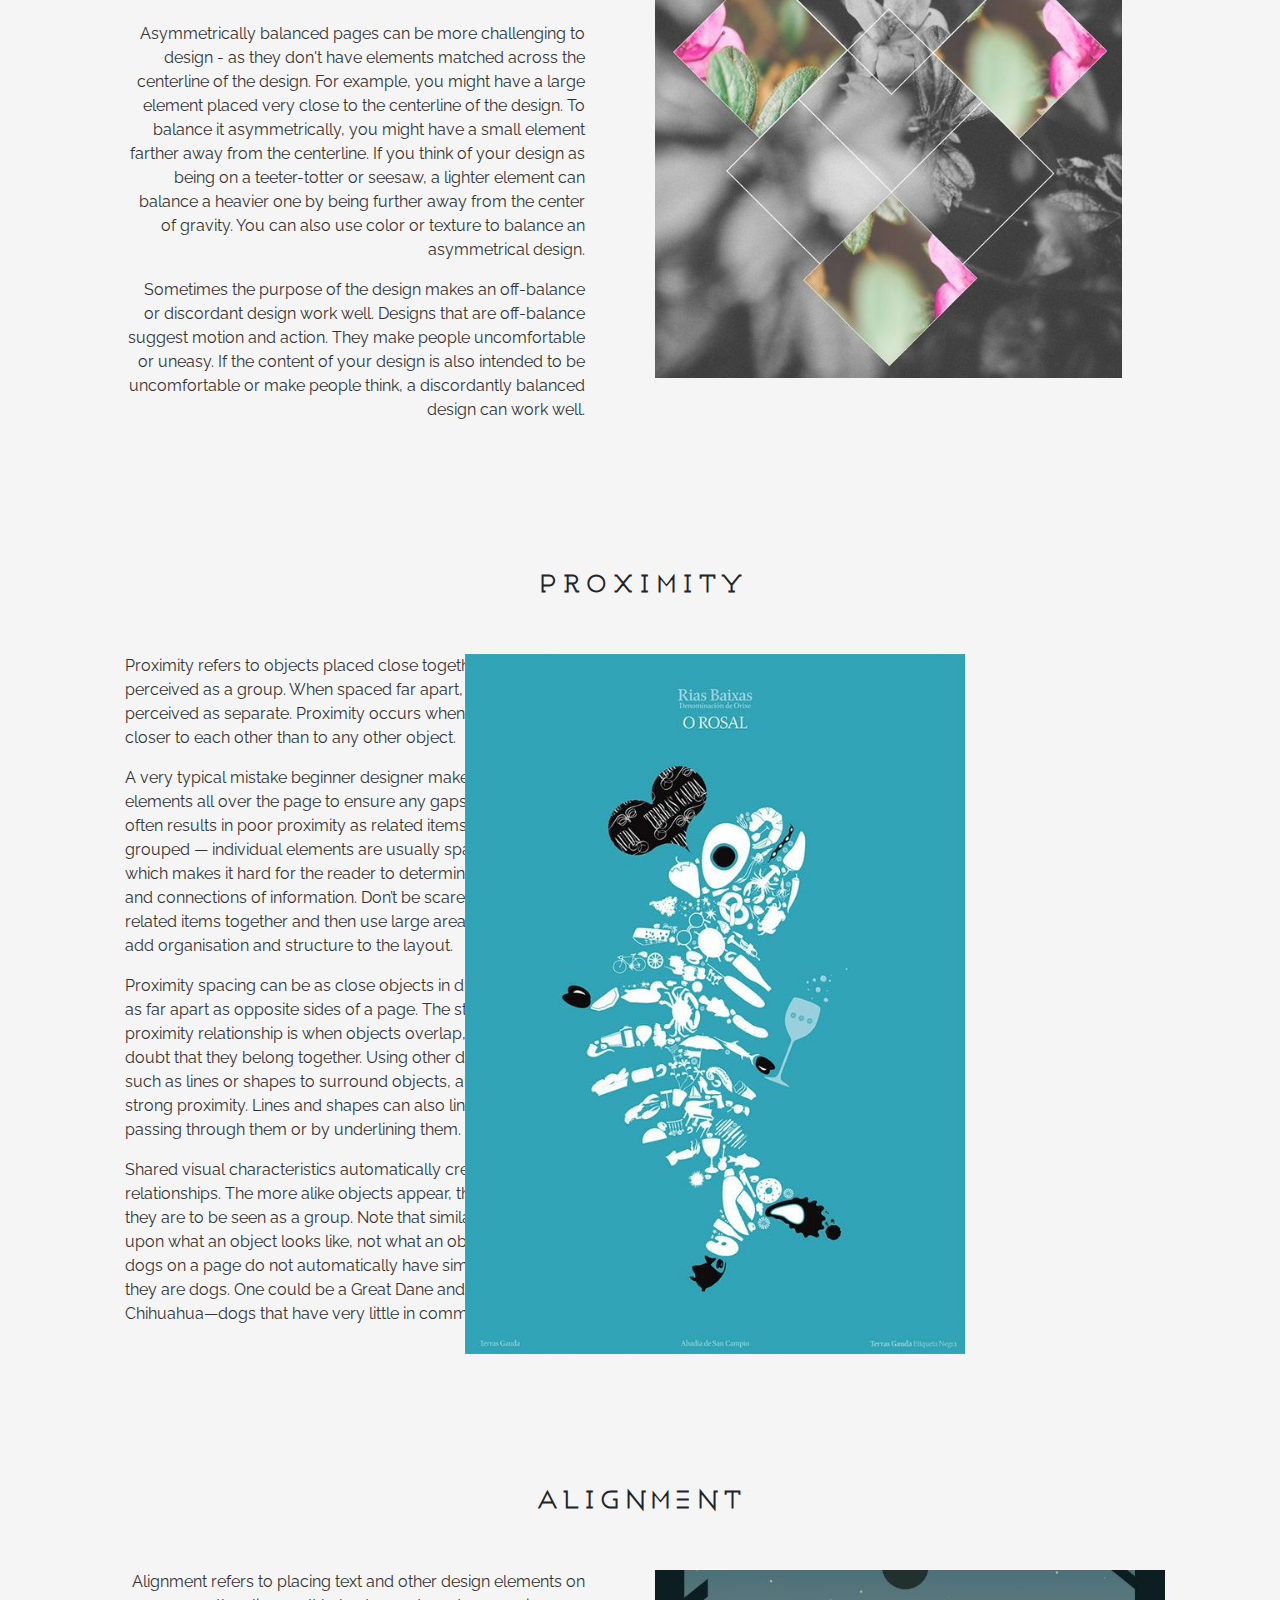
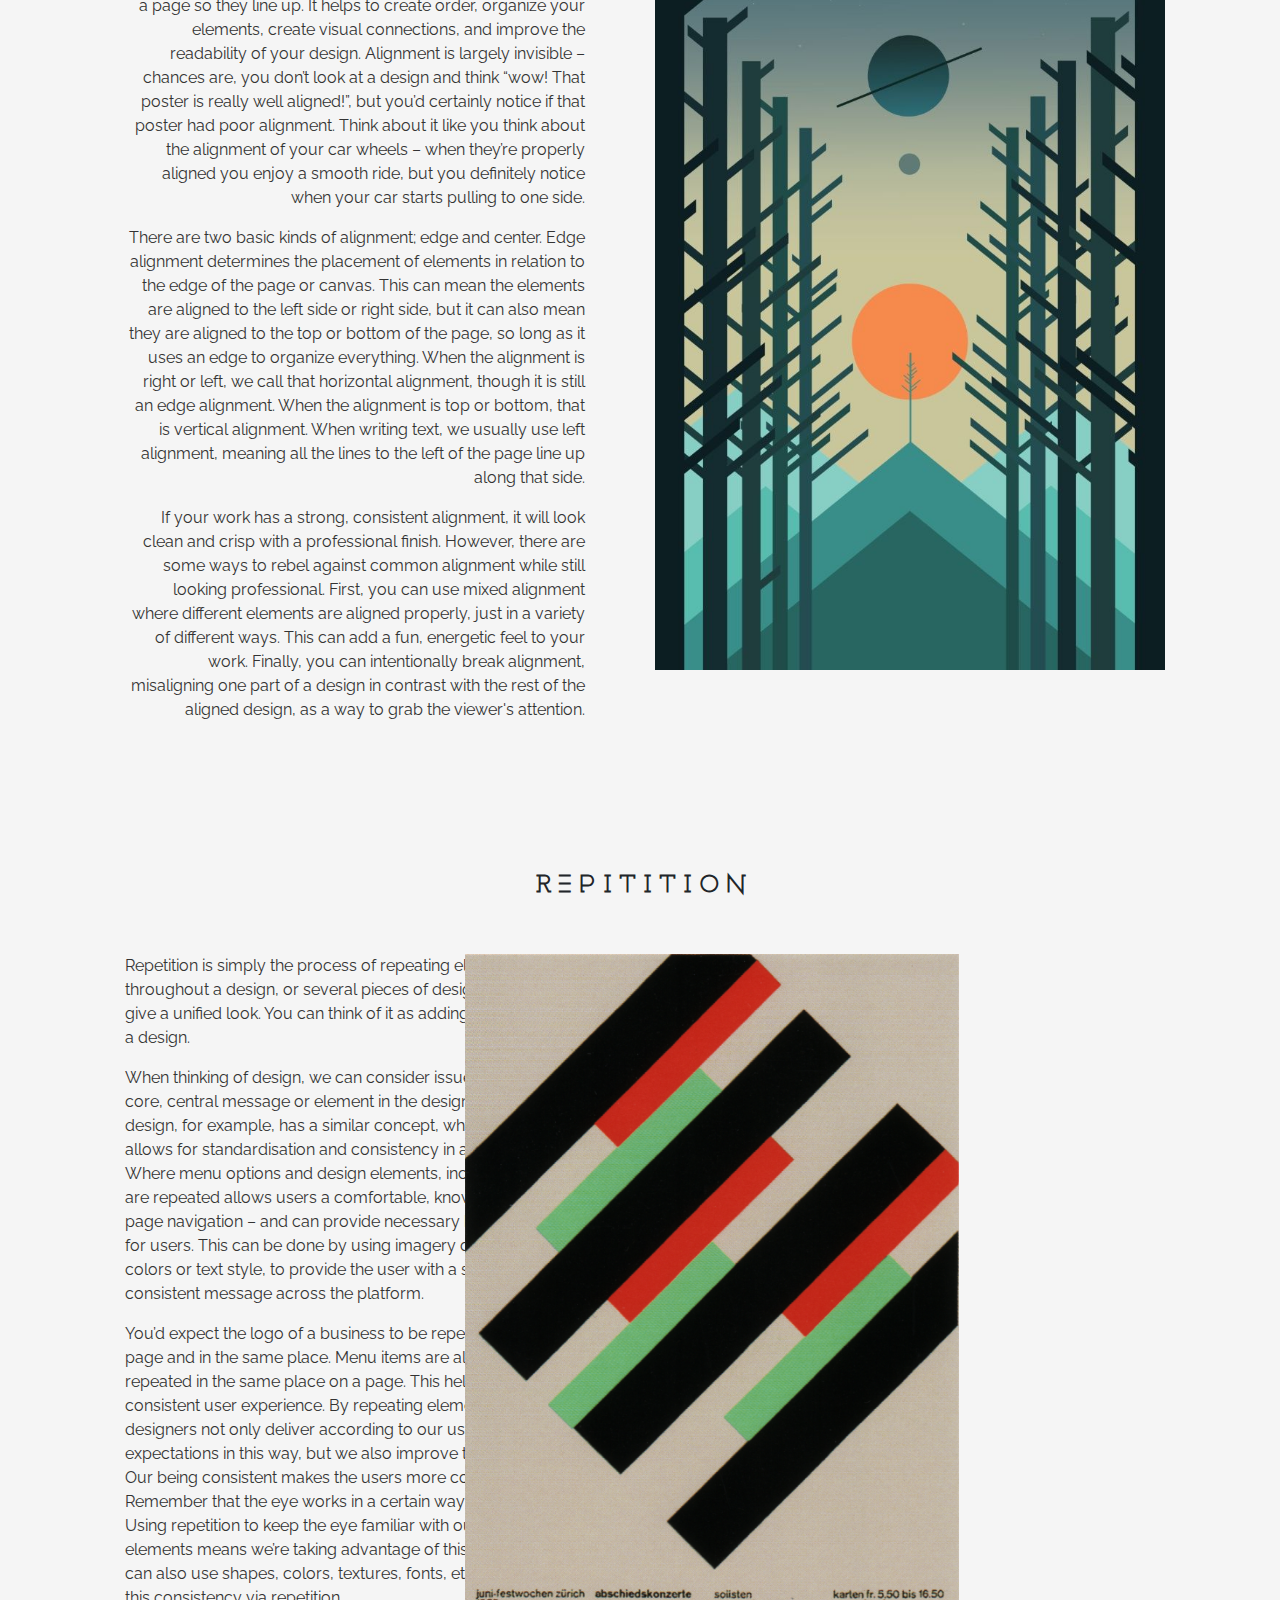
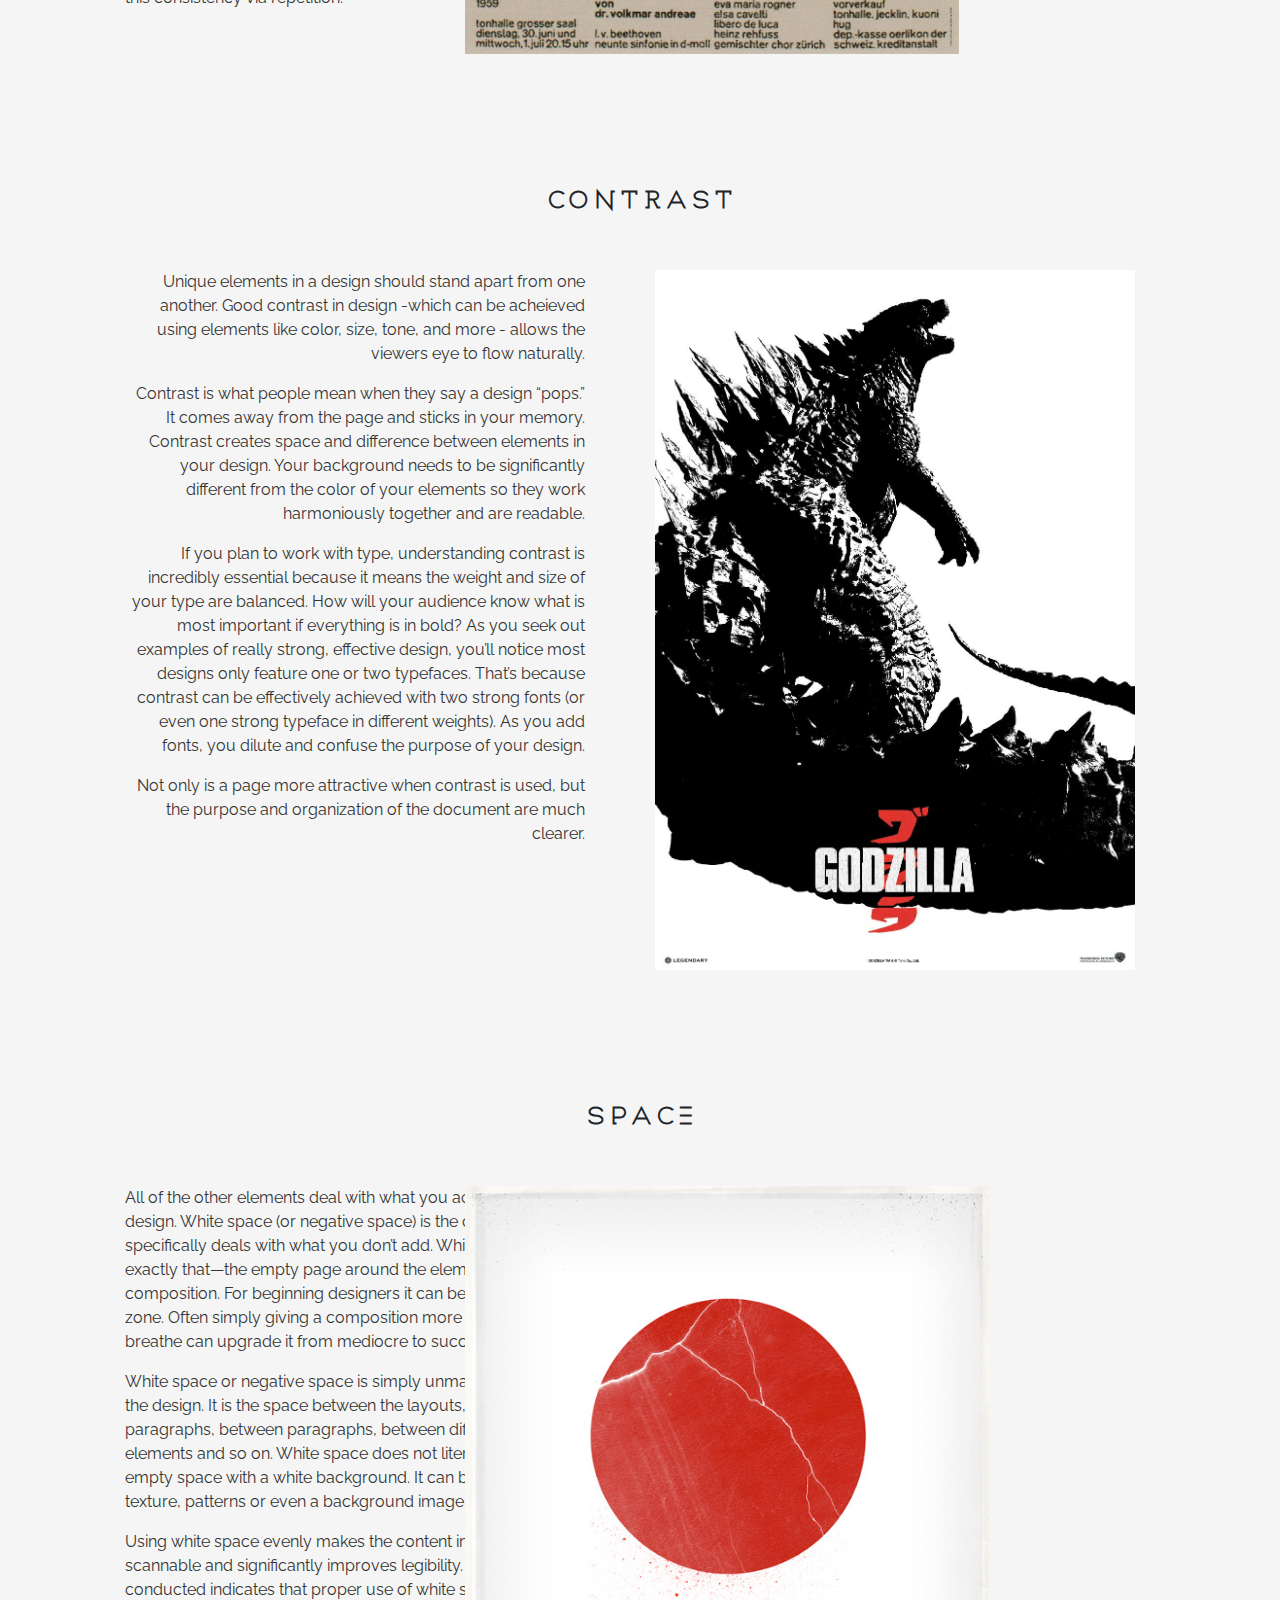
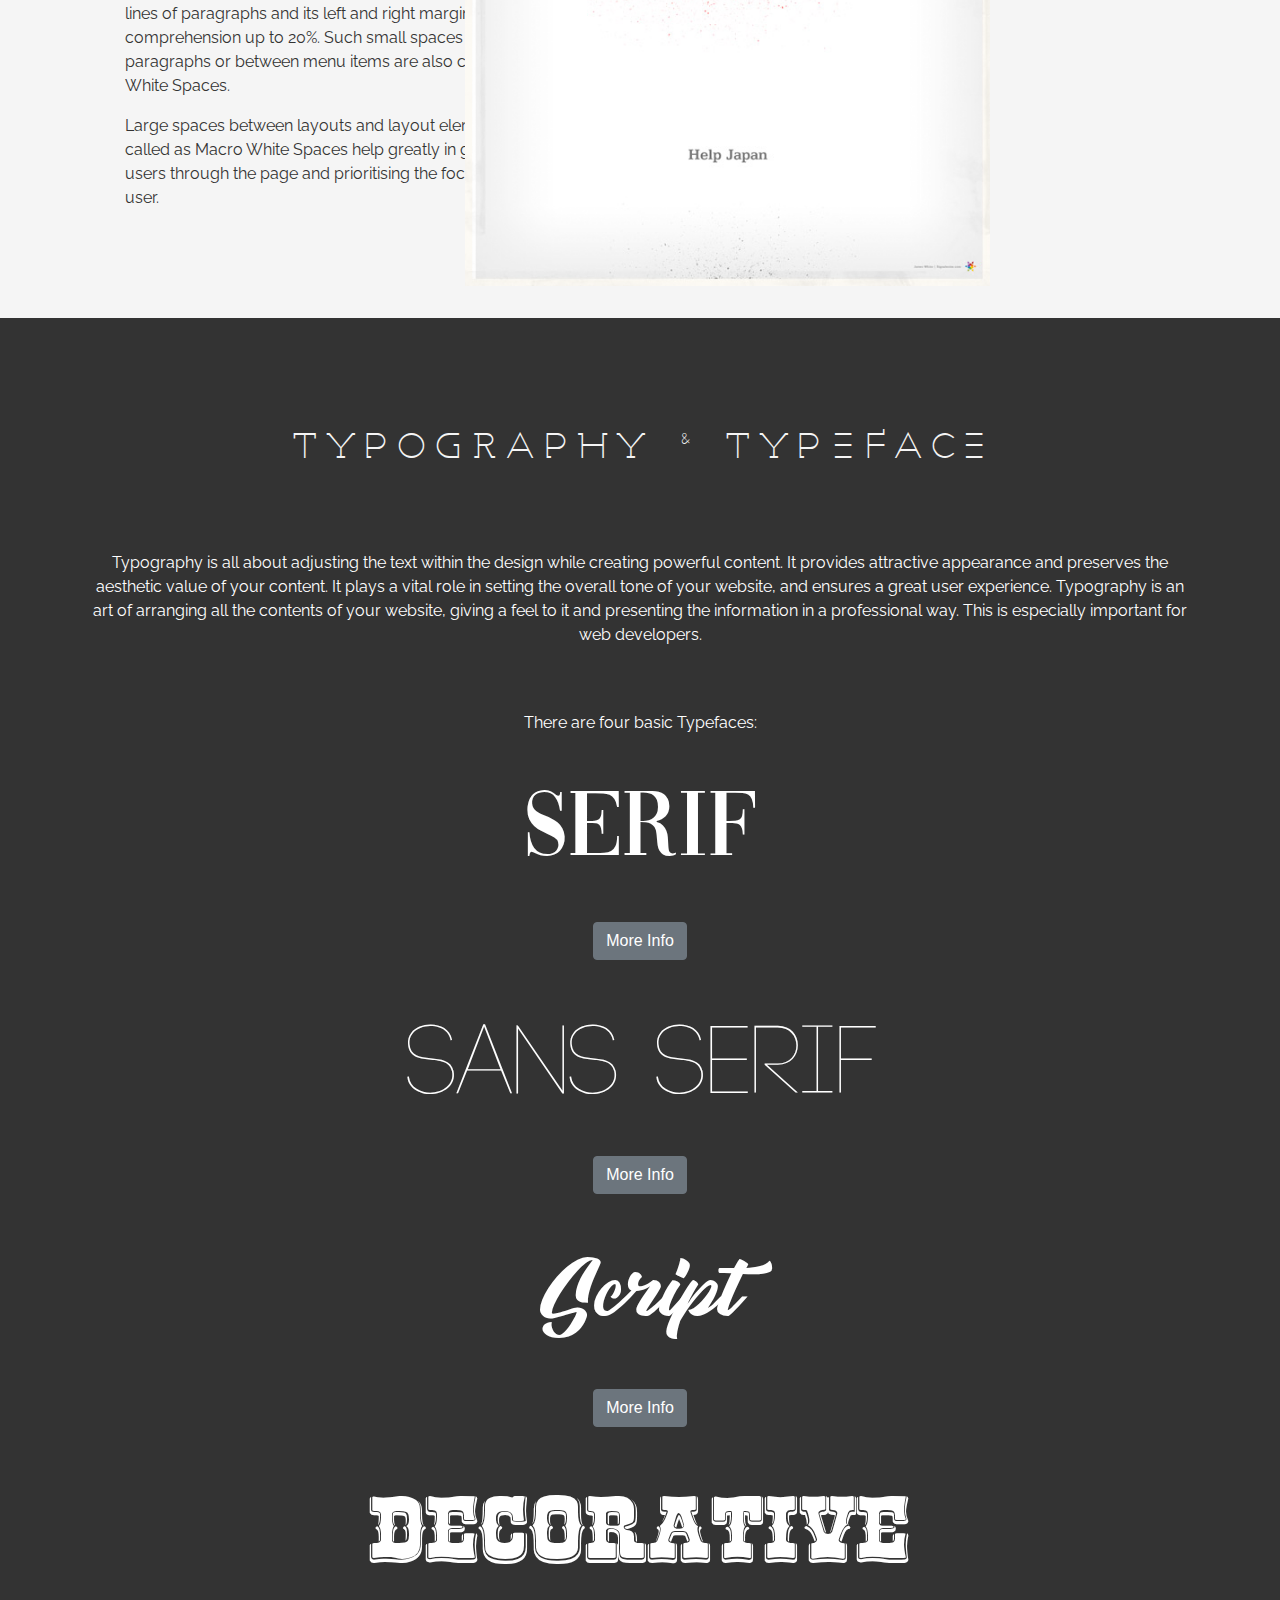
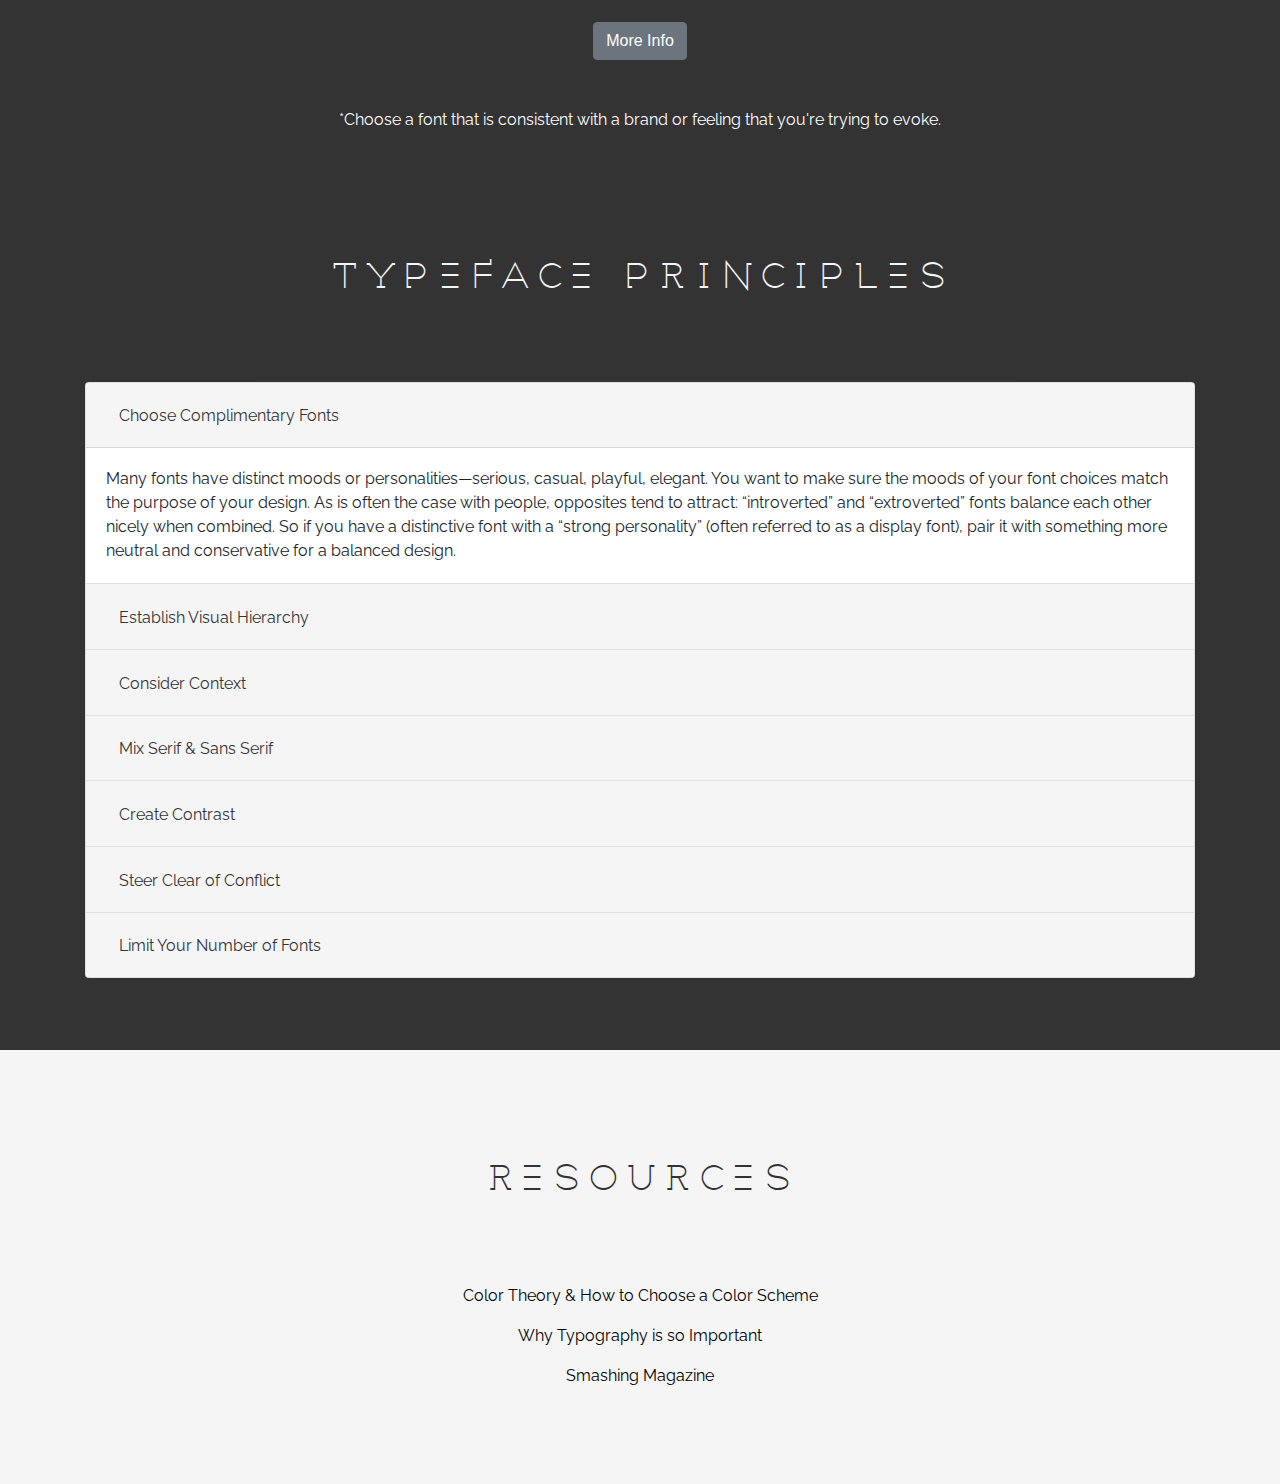
==== commit 4945fa48: "image update" ====
--- a/public/index.html
+++ b/public/index.html
@@ -116,7 +116,7 @@
             <div class="row">
 
                 <div class="col-md-4">
-                    <img class="image" src="./images/proximity.webp">
+                    <img class="image" src="./images/proxx.jpg">
                 </div>
 
                 <div class="col-md-2"></div>
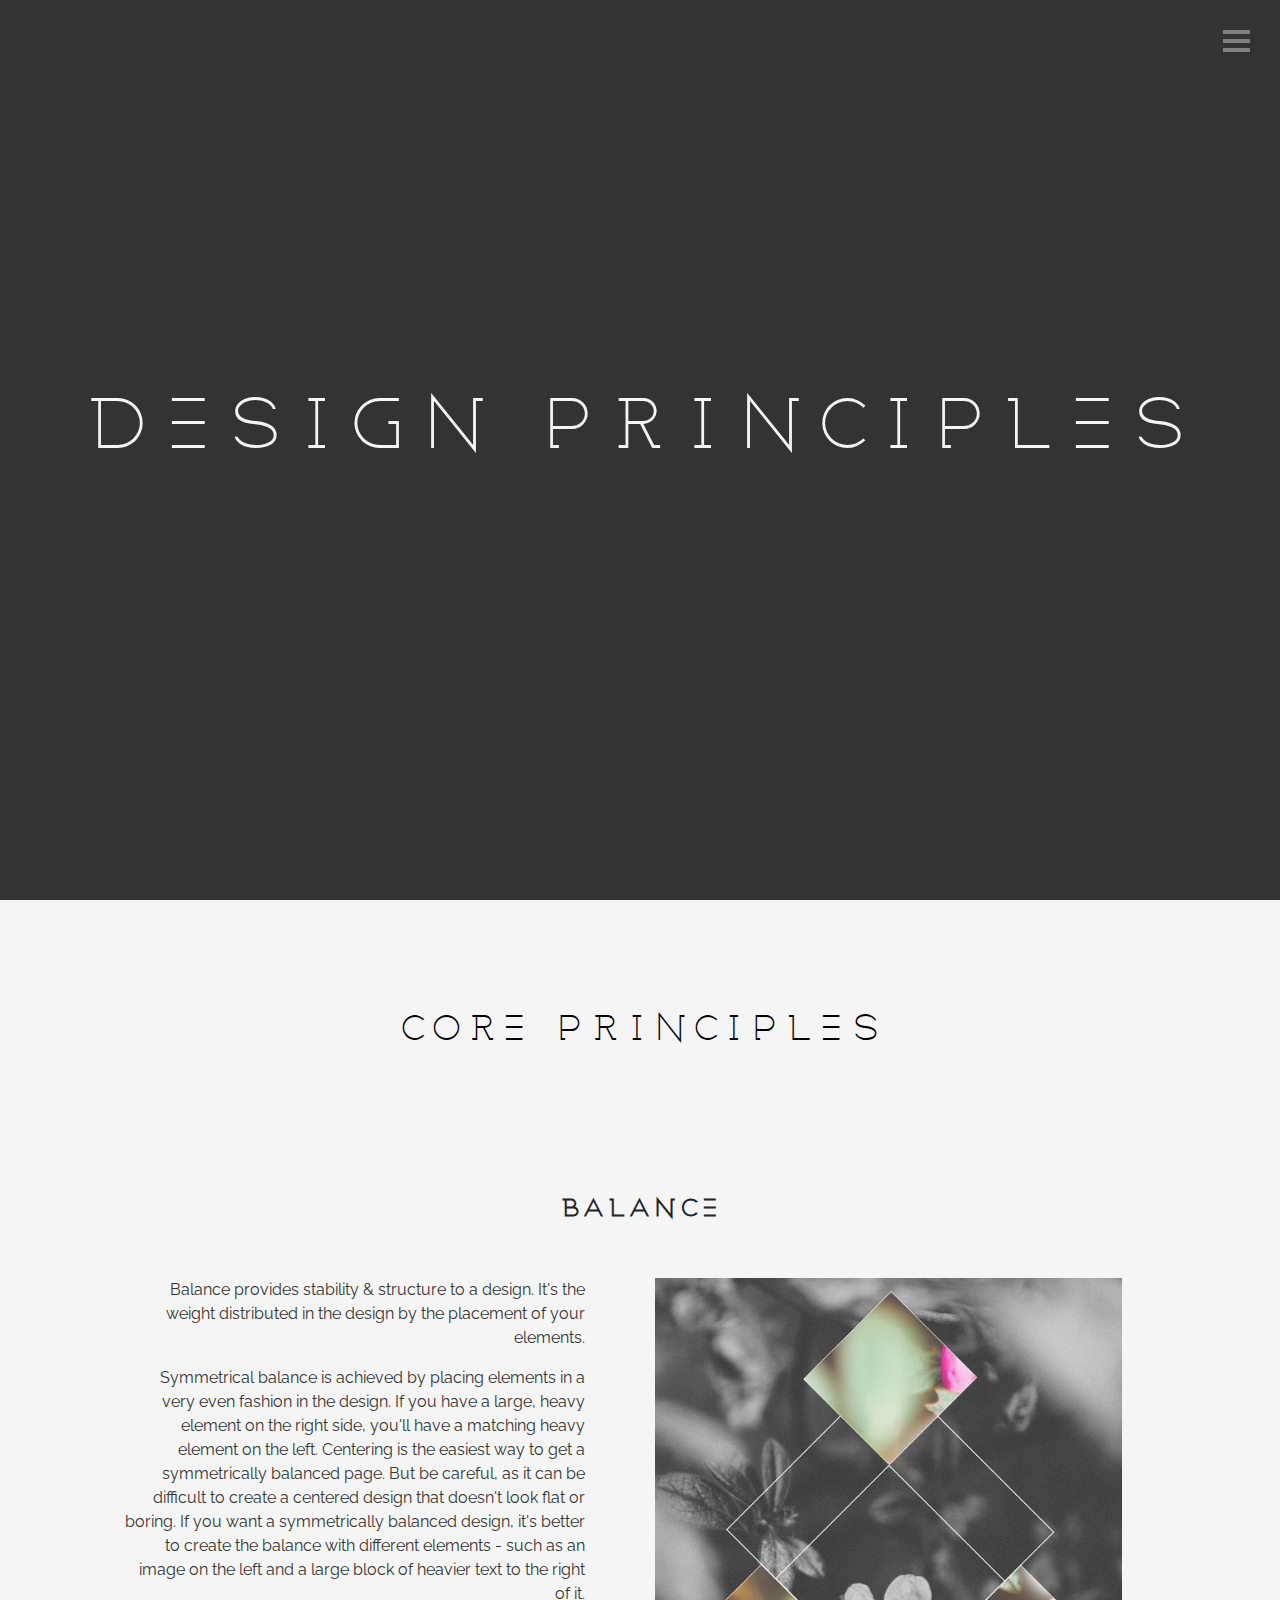
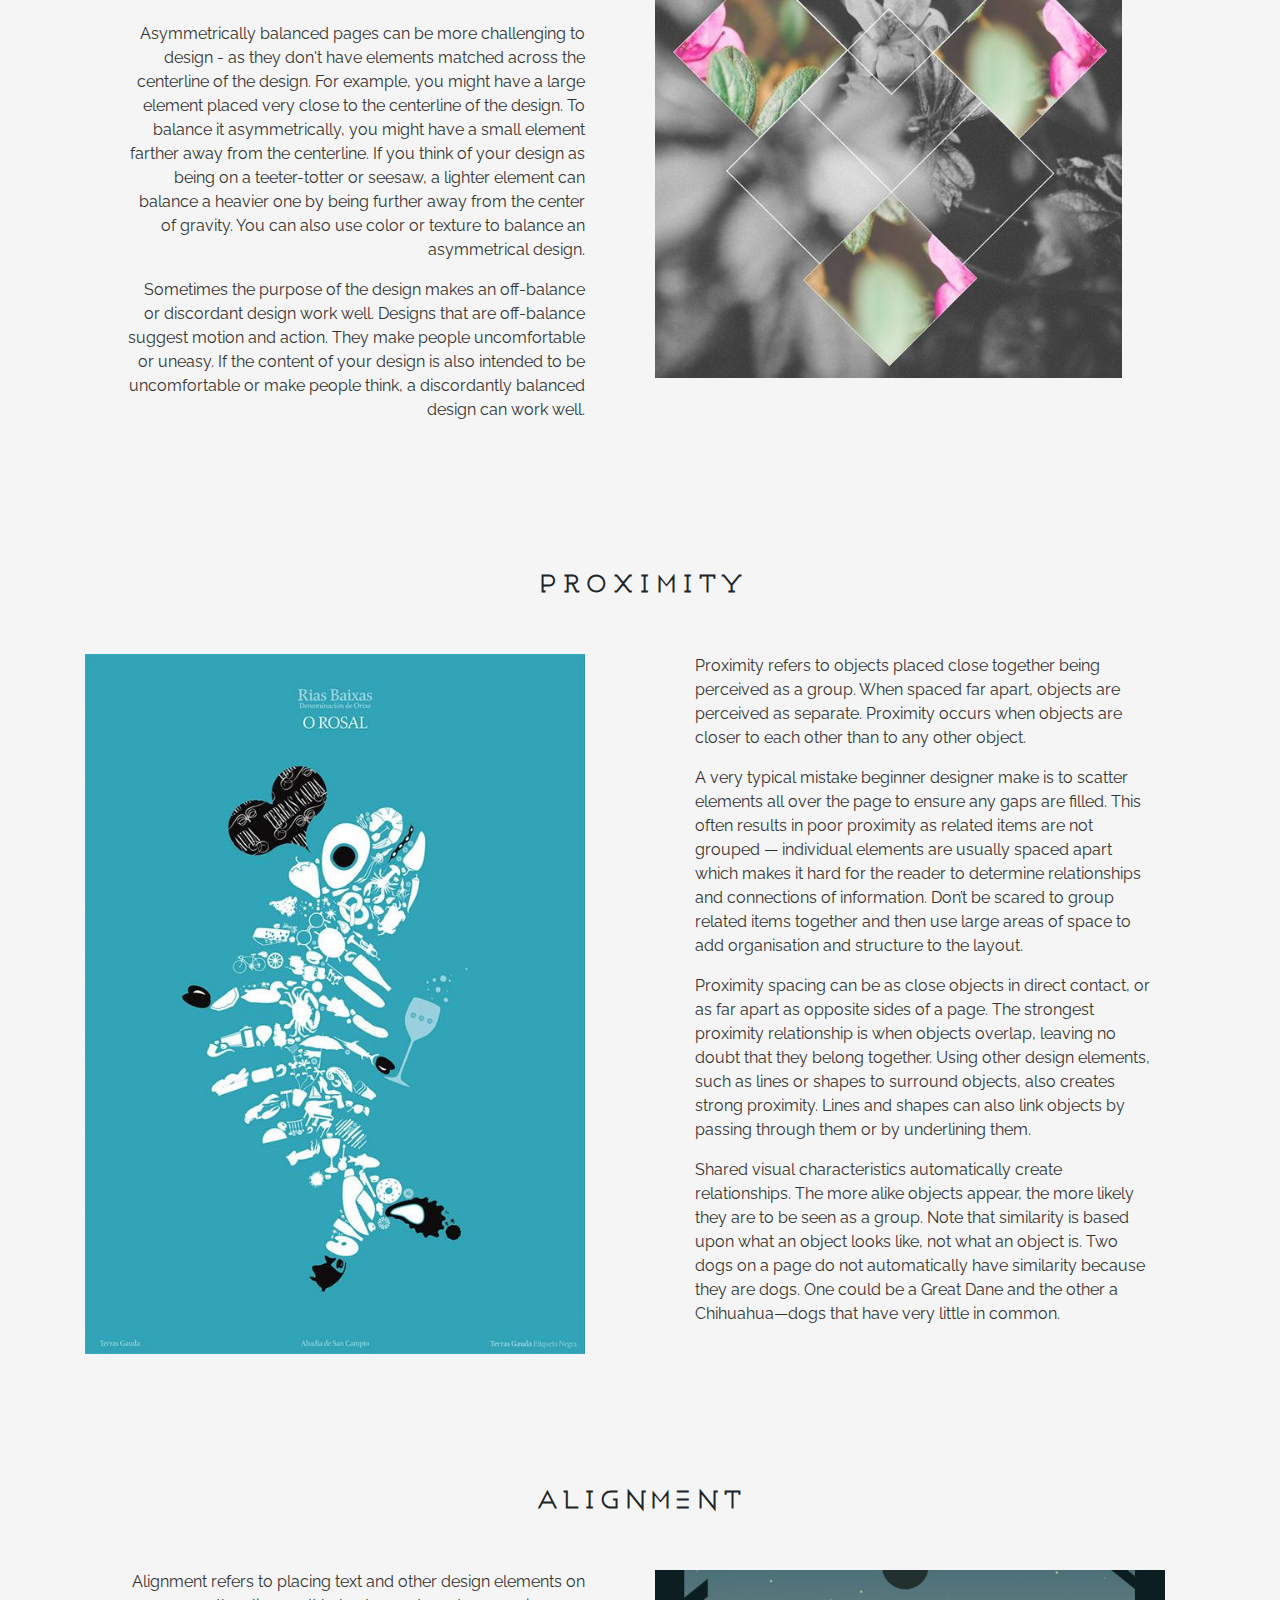
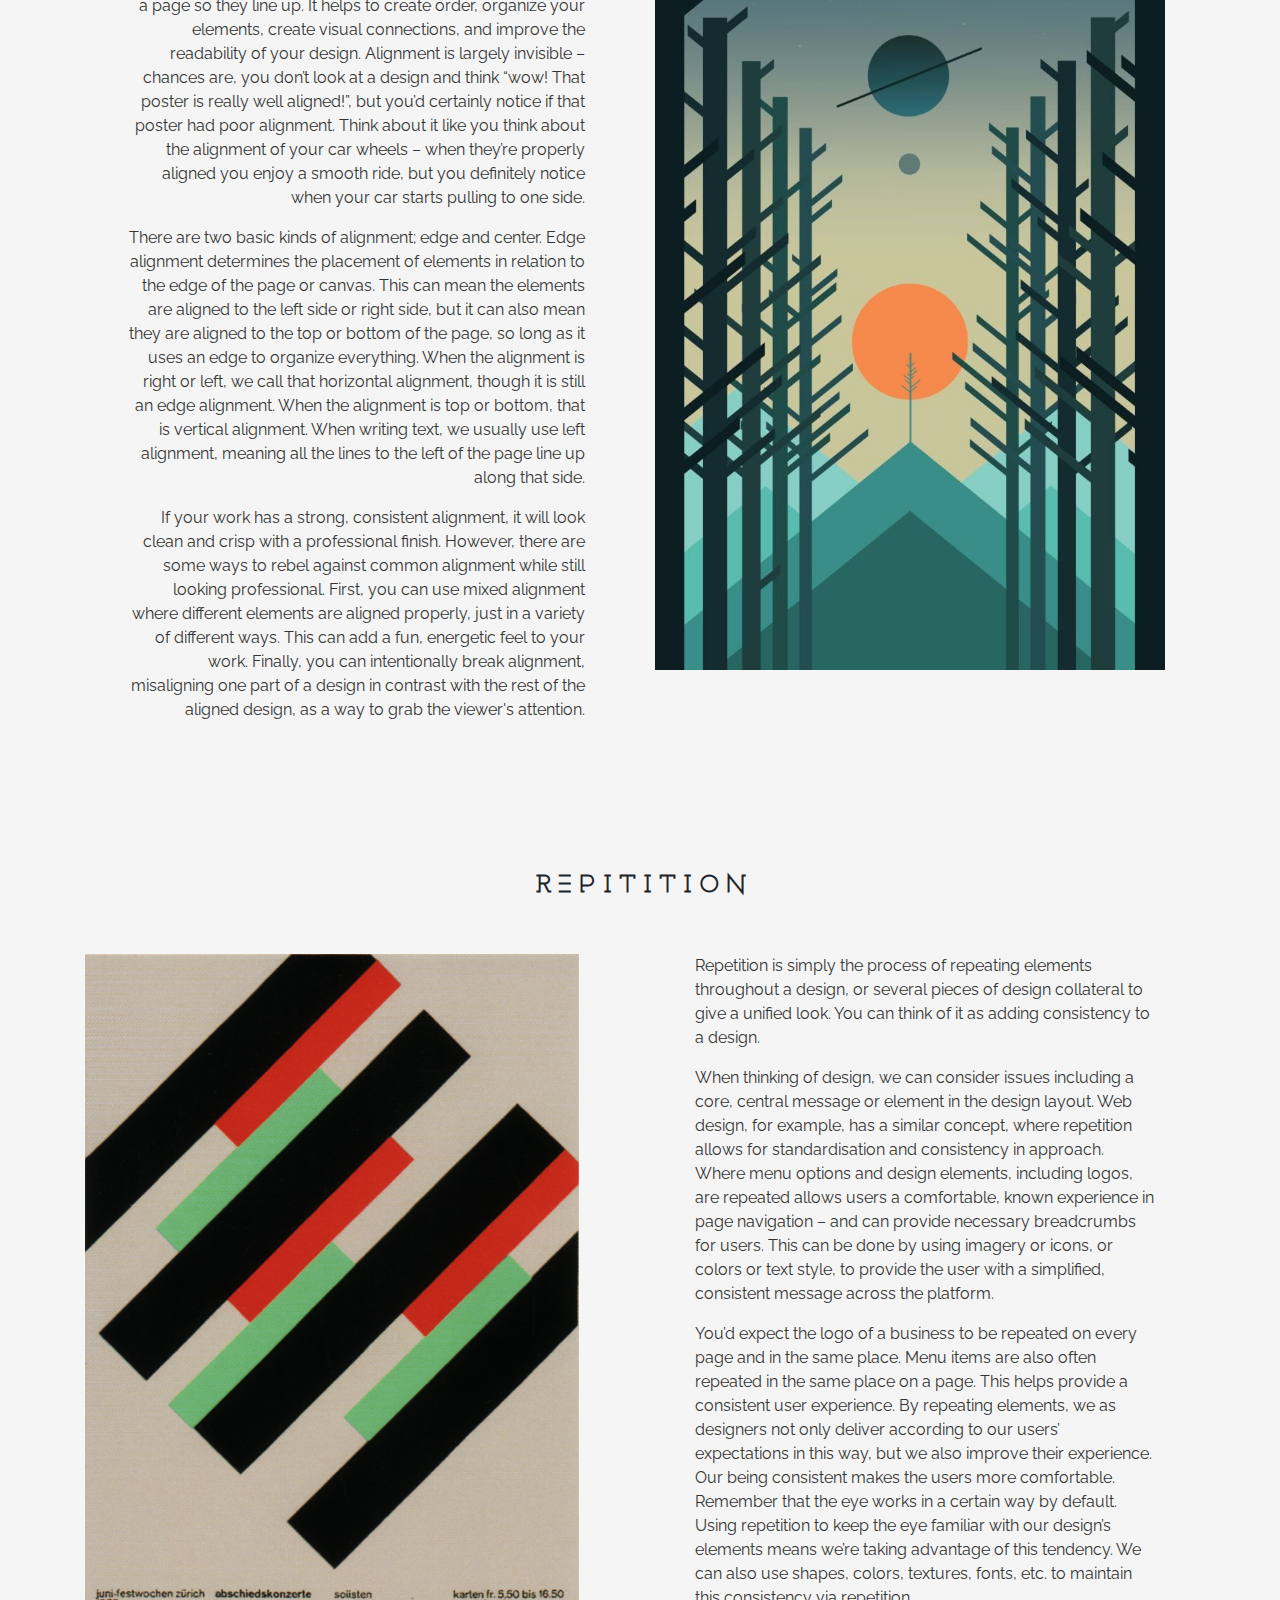
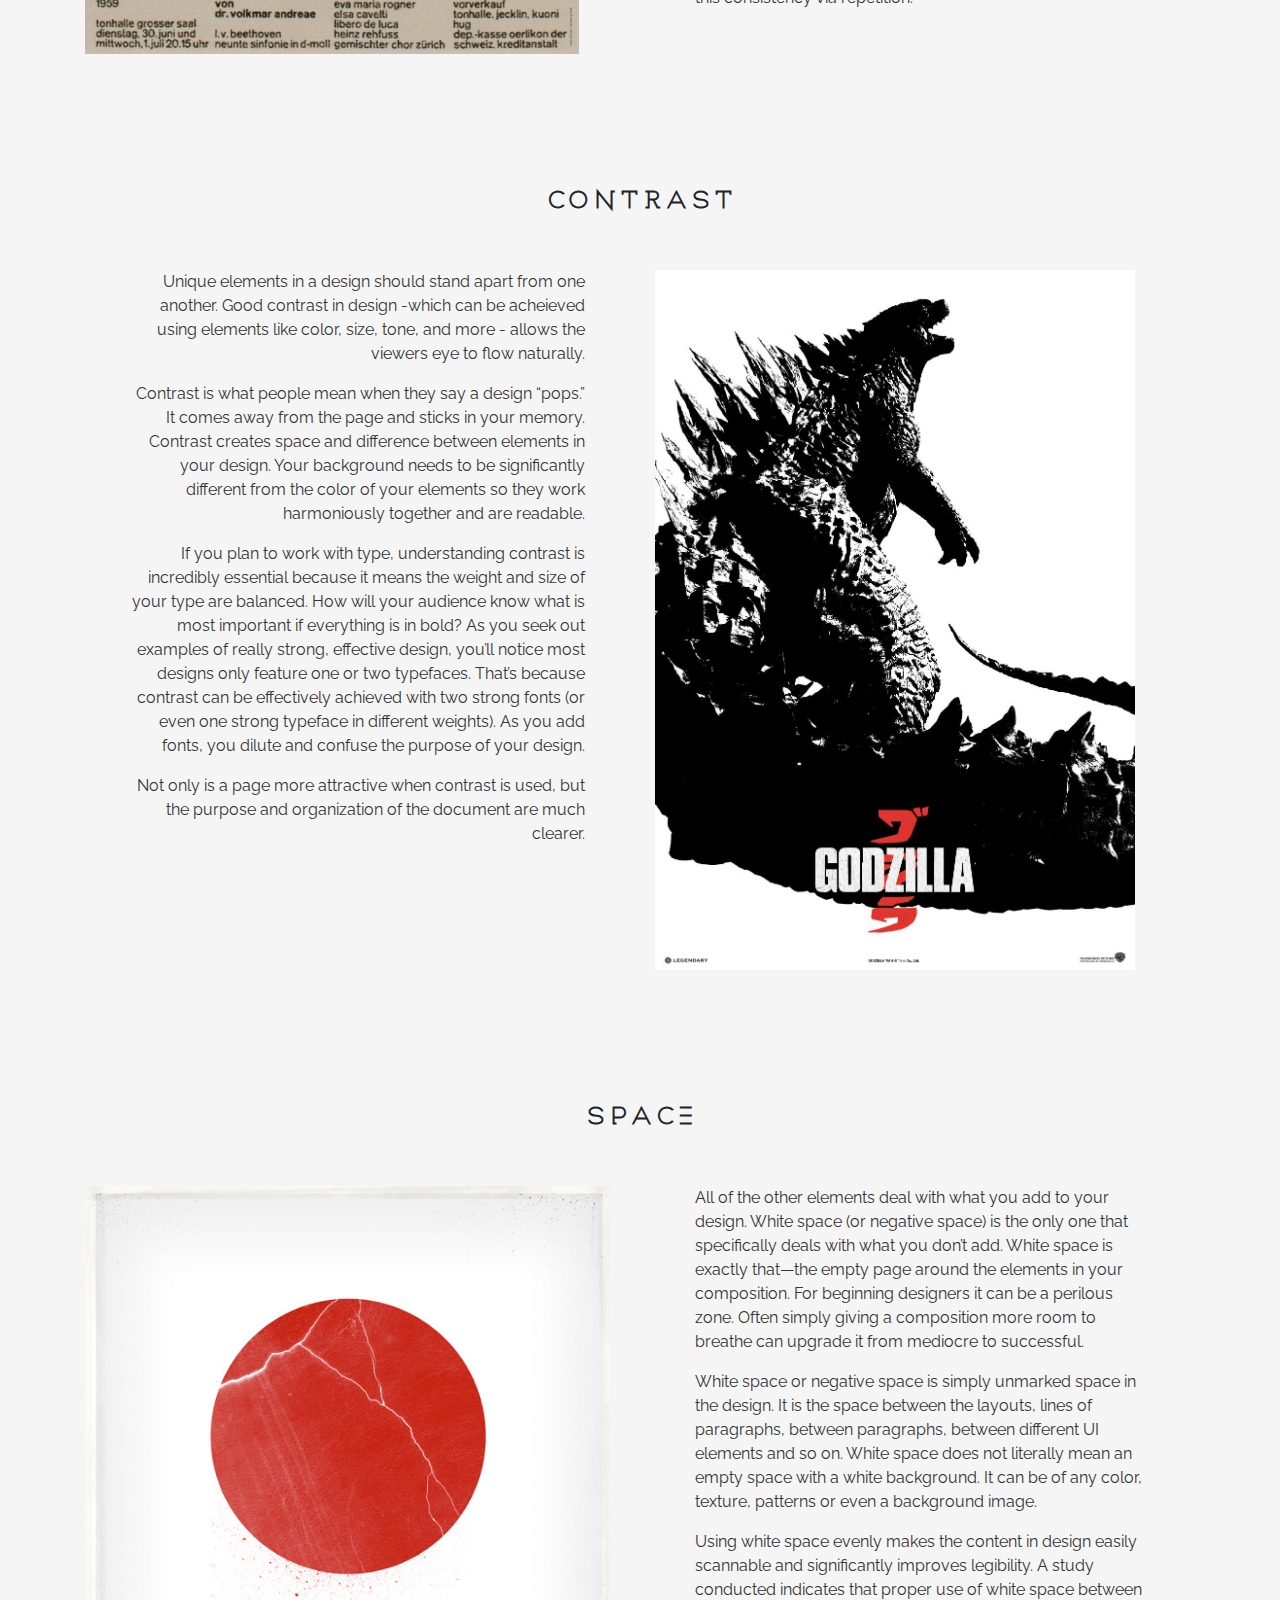
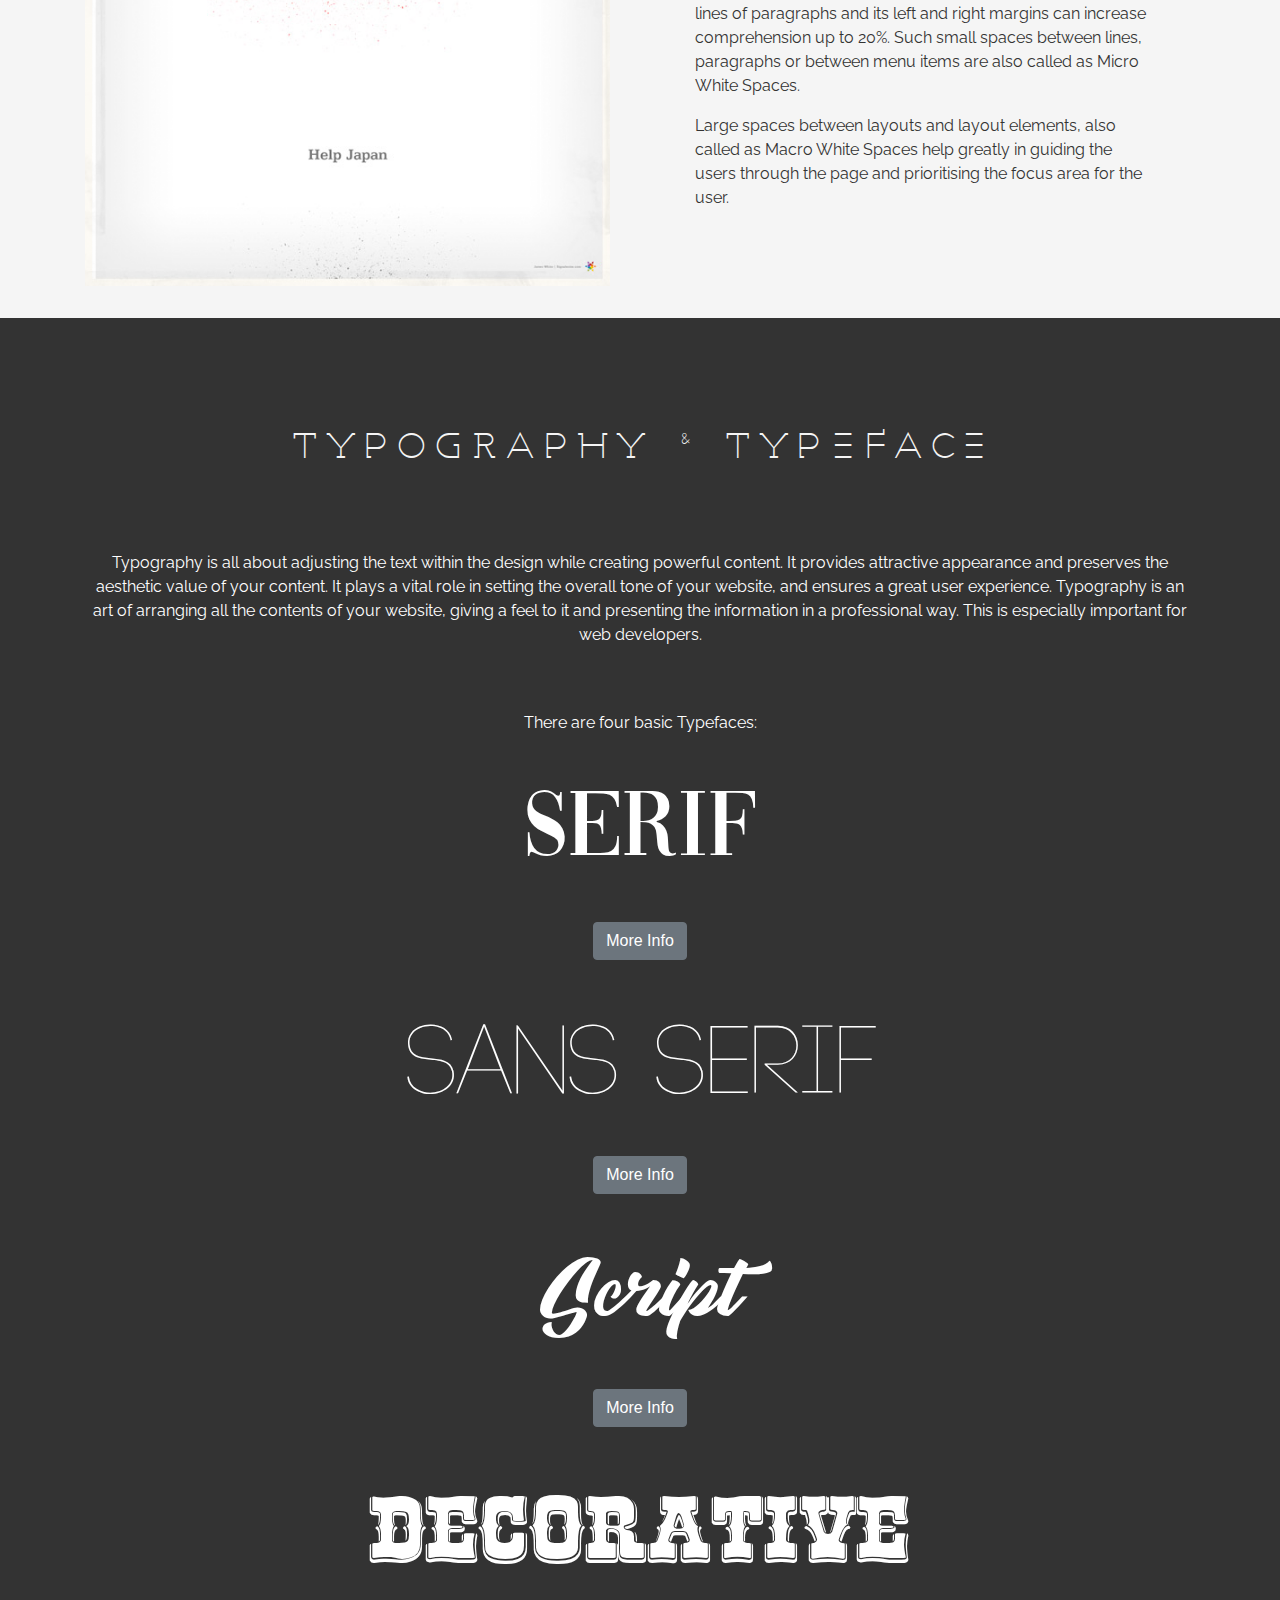
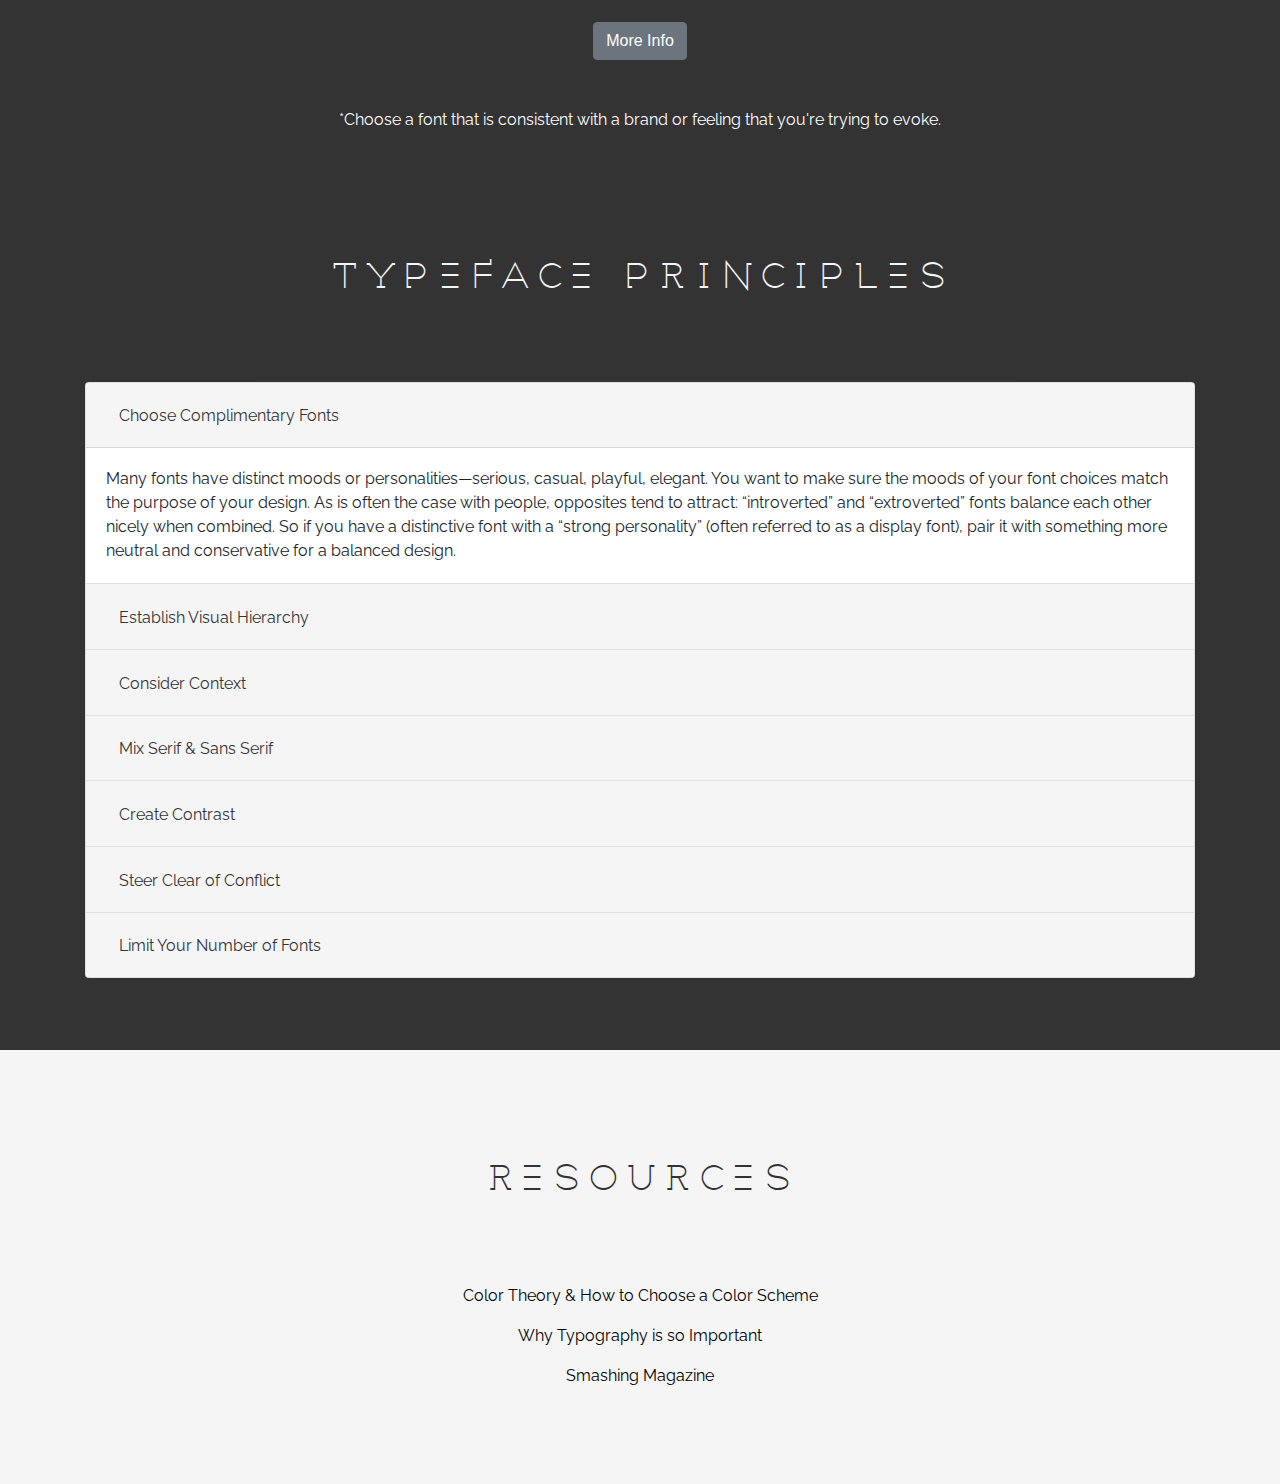
==== commit 95f58f5b: "fixes" ====
--- a/public/index.html
+++ b/public/index.html
@@ -121,7 +121,7 @@
 
                 <div class="col-md-2"></div>
 
-                <div class="col-md-4 order-first">
+                <div class="col-md-4">
                     <ul id="proximity">
                         <li>
                             <p class="blurb">Proximity refers to objects placed close together being perceived as a
@@ -244,7 +244,7 @@
 
                 <div class="col-md-2"></div>
 
-                <div class="col-md-4 order-first">
+                <div class="col-md-4">
                     <ul id="repitition">
                         <li>
                             <p class="blurb">Repetition is simply the process of repeating elements throughout a design,
@@ -354,7 +354,7 @@
 
                 <div class="col-md-2"></div>
 
-                <div class="col-md-4 order-first">
+                <div class="col-md-4">
                     <ul id="space">
                         <li>
                             <p class="blurb">All of the other elements deal with what you add to your design. White
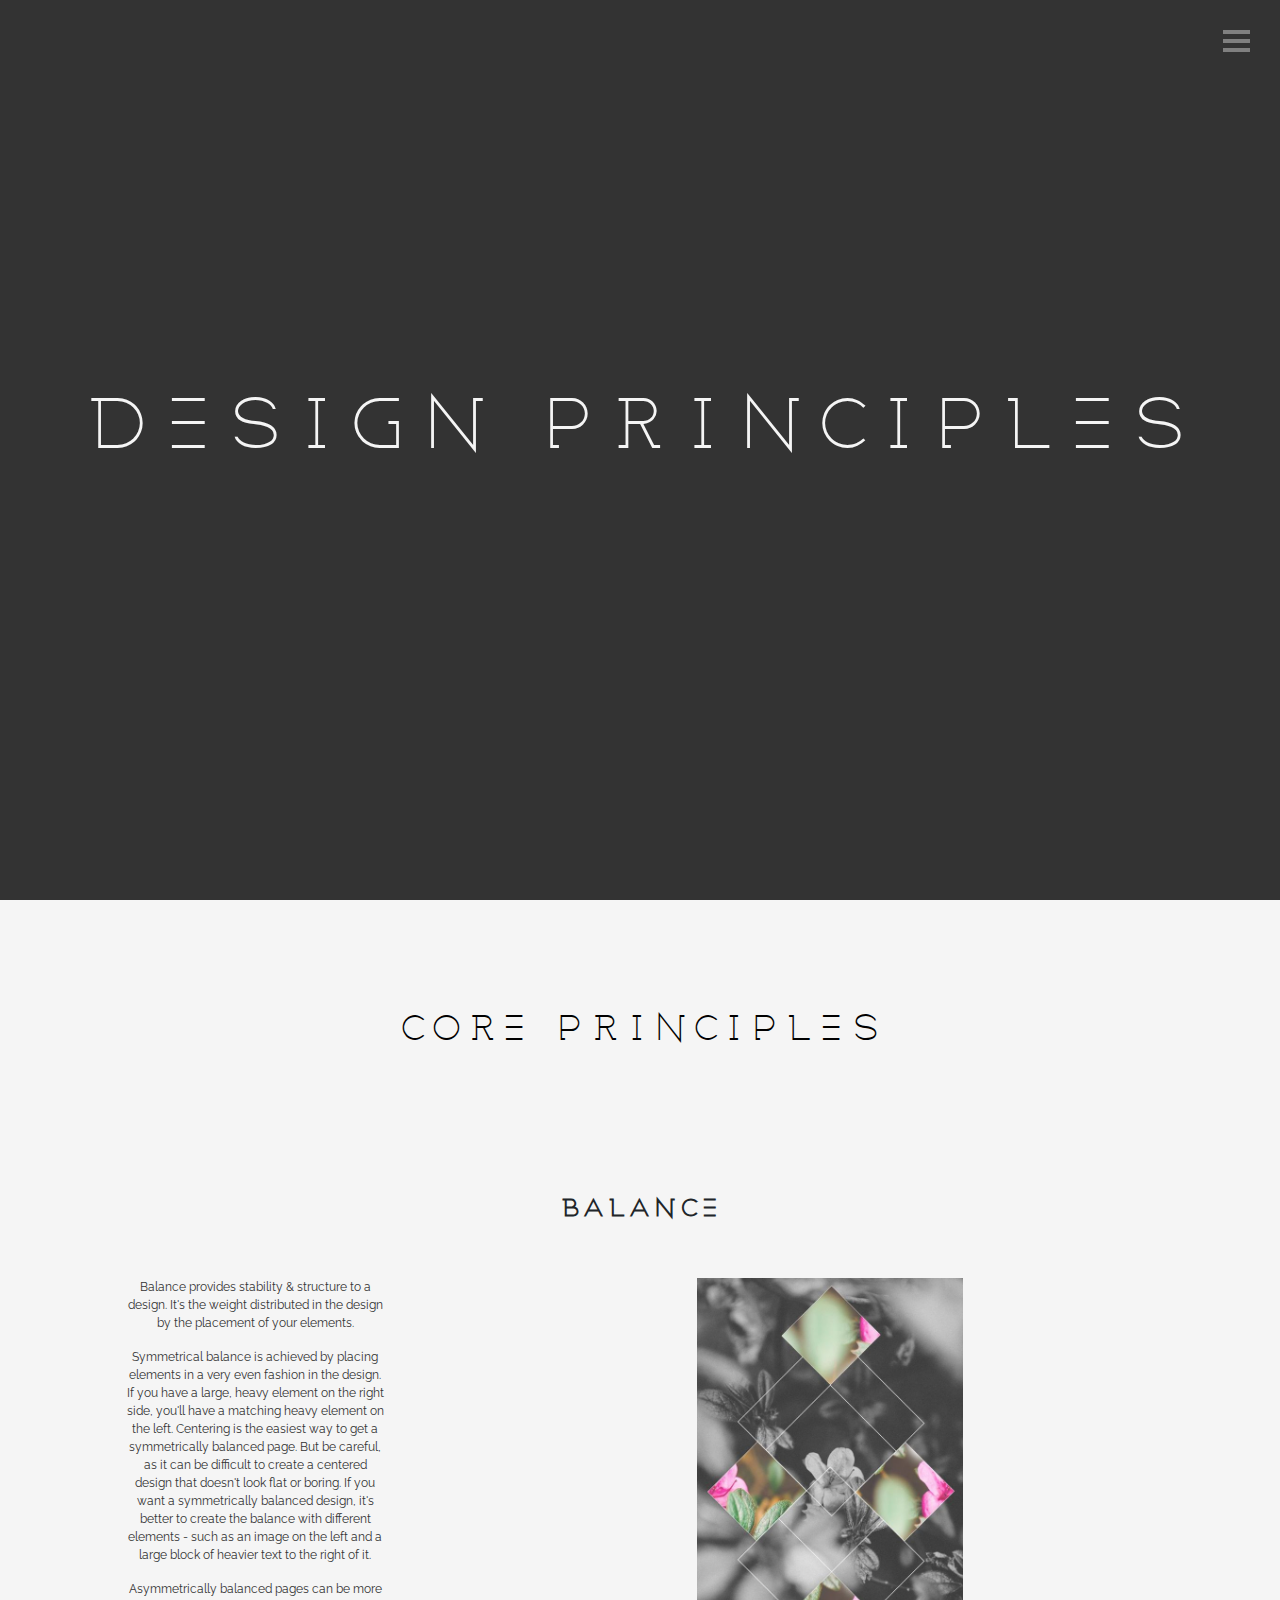
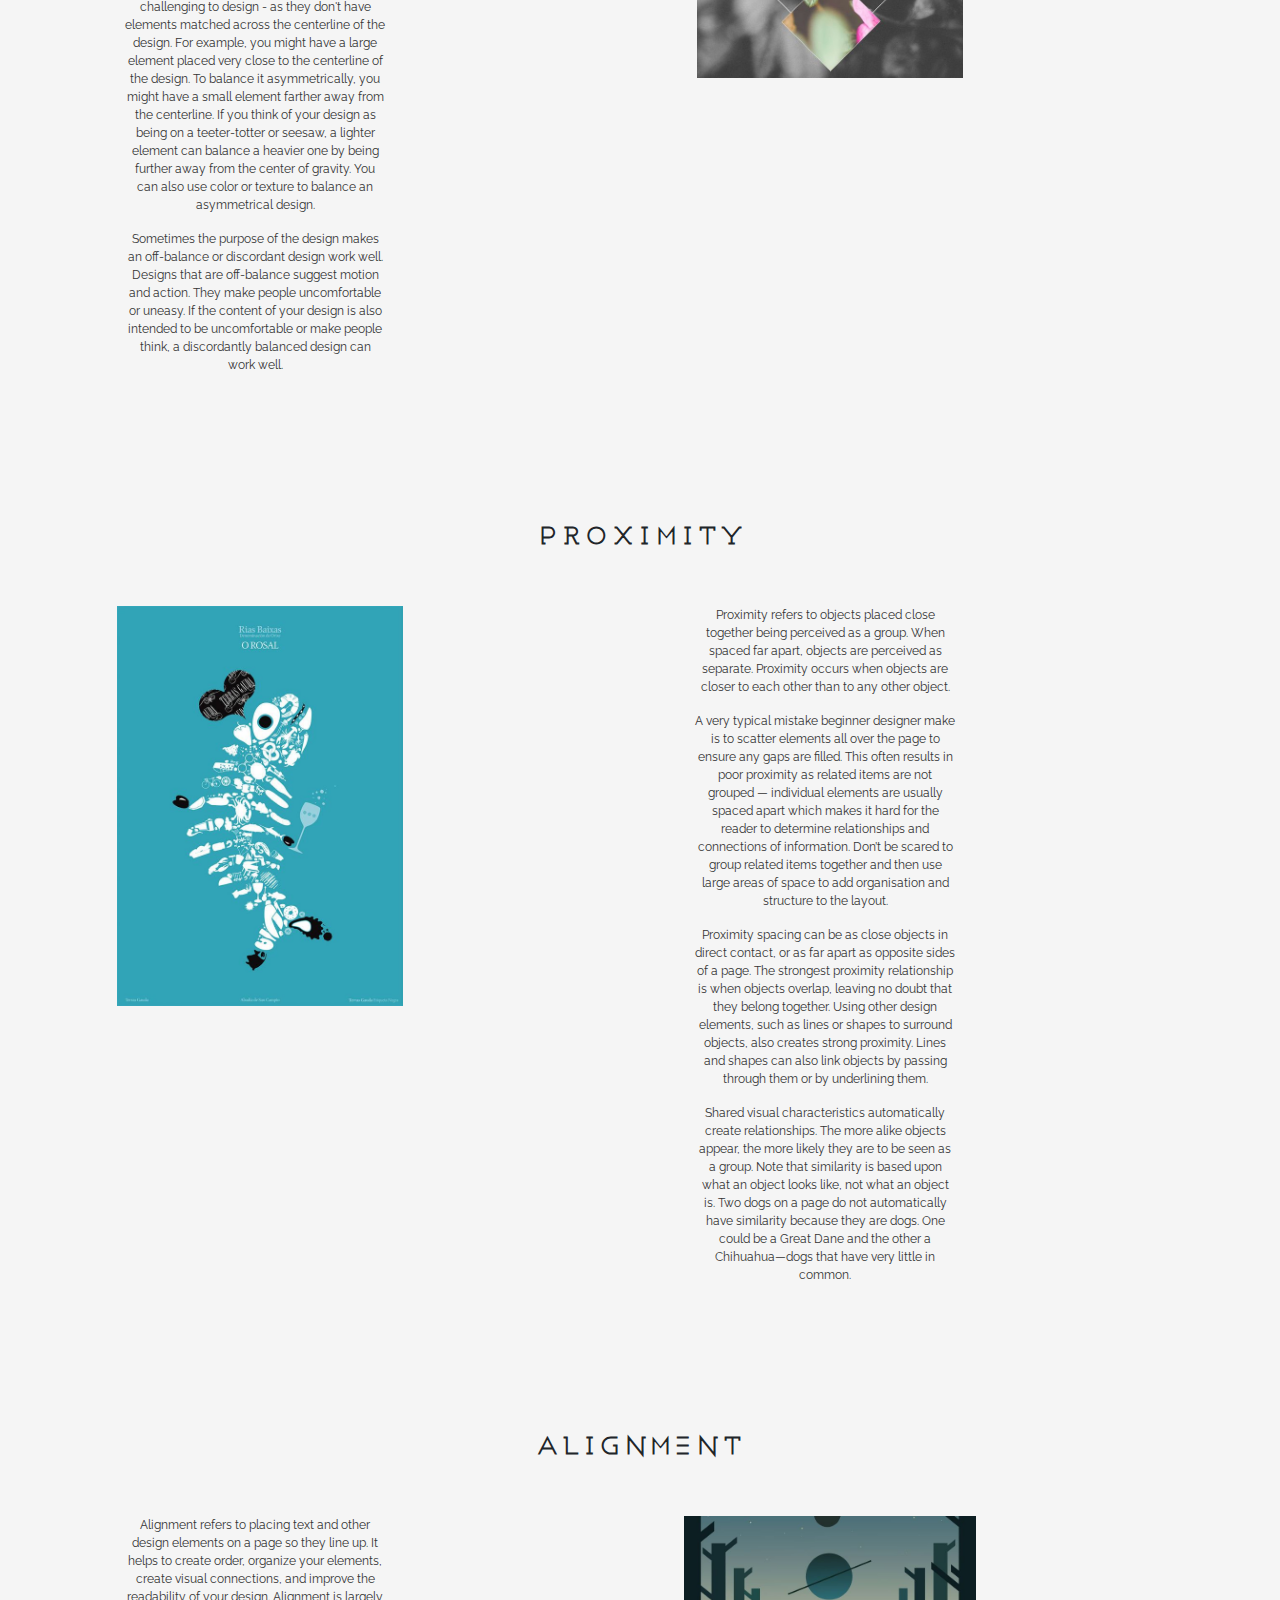
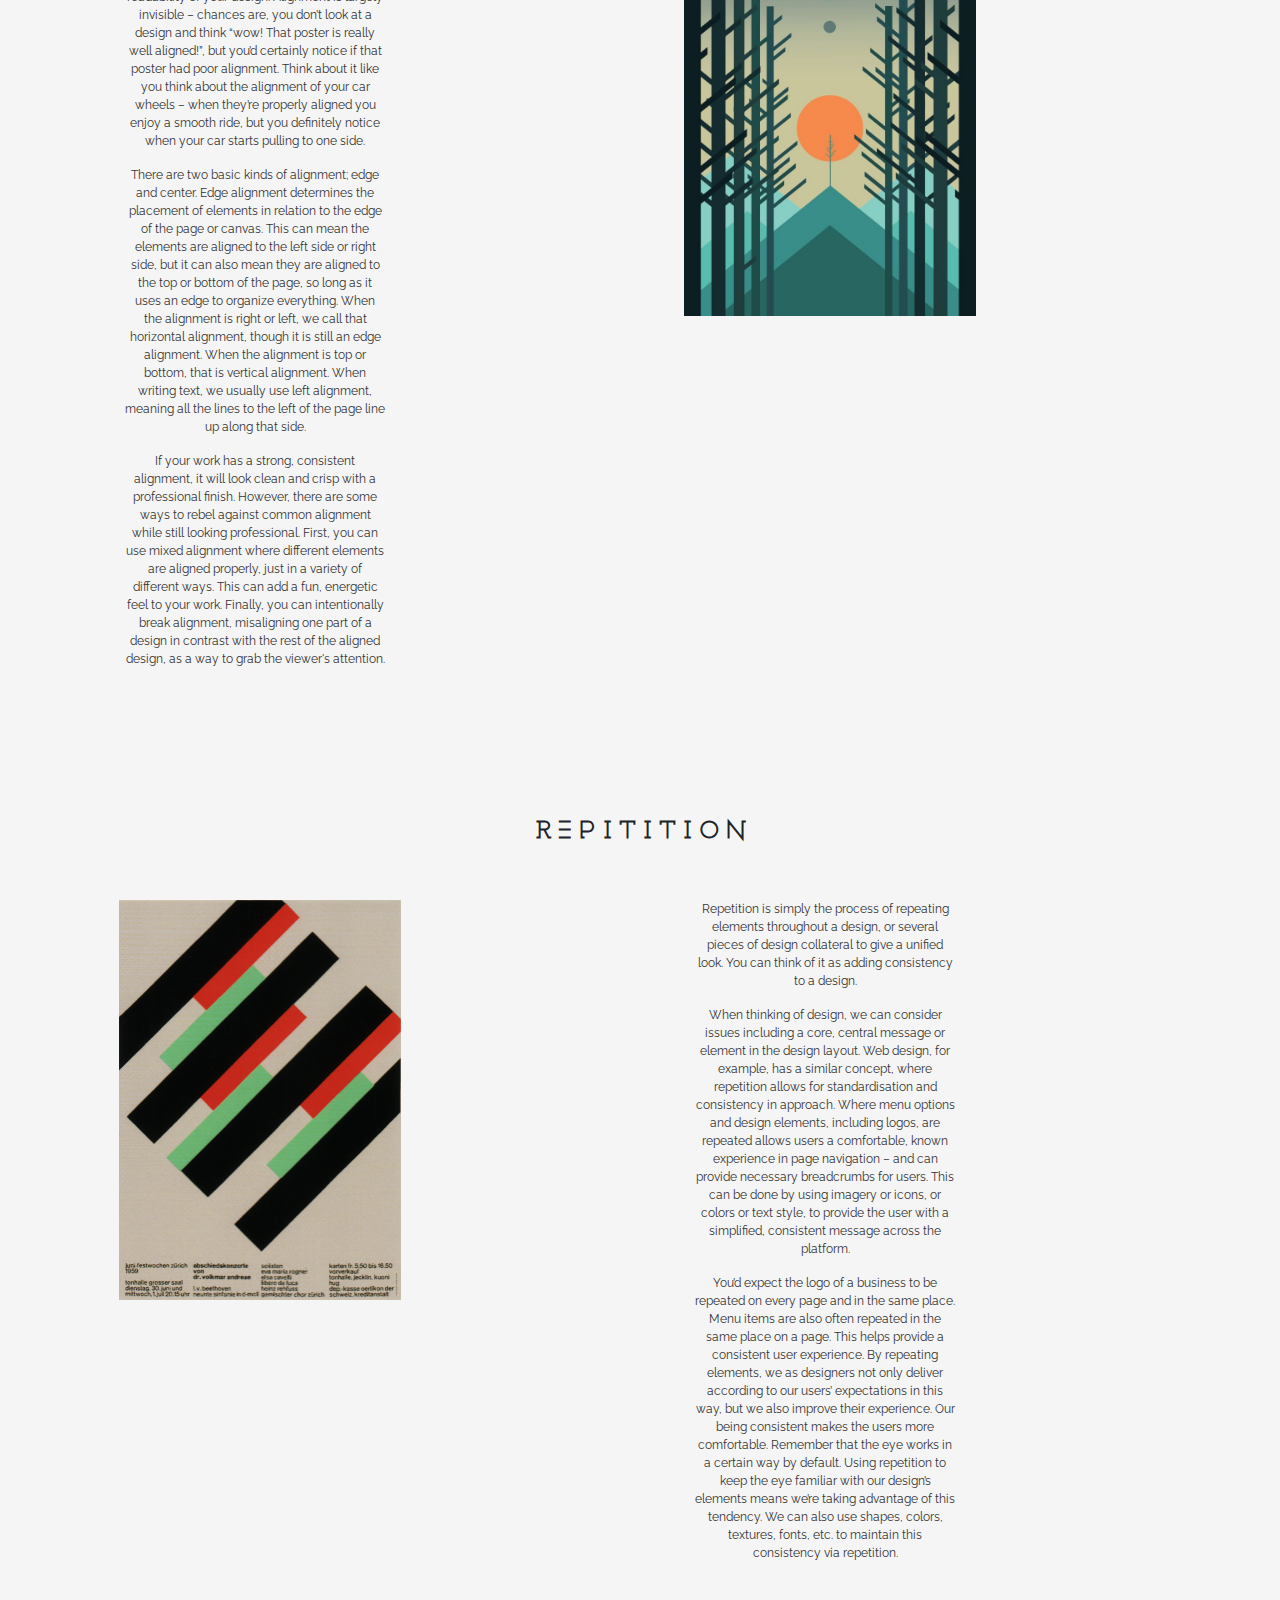
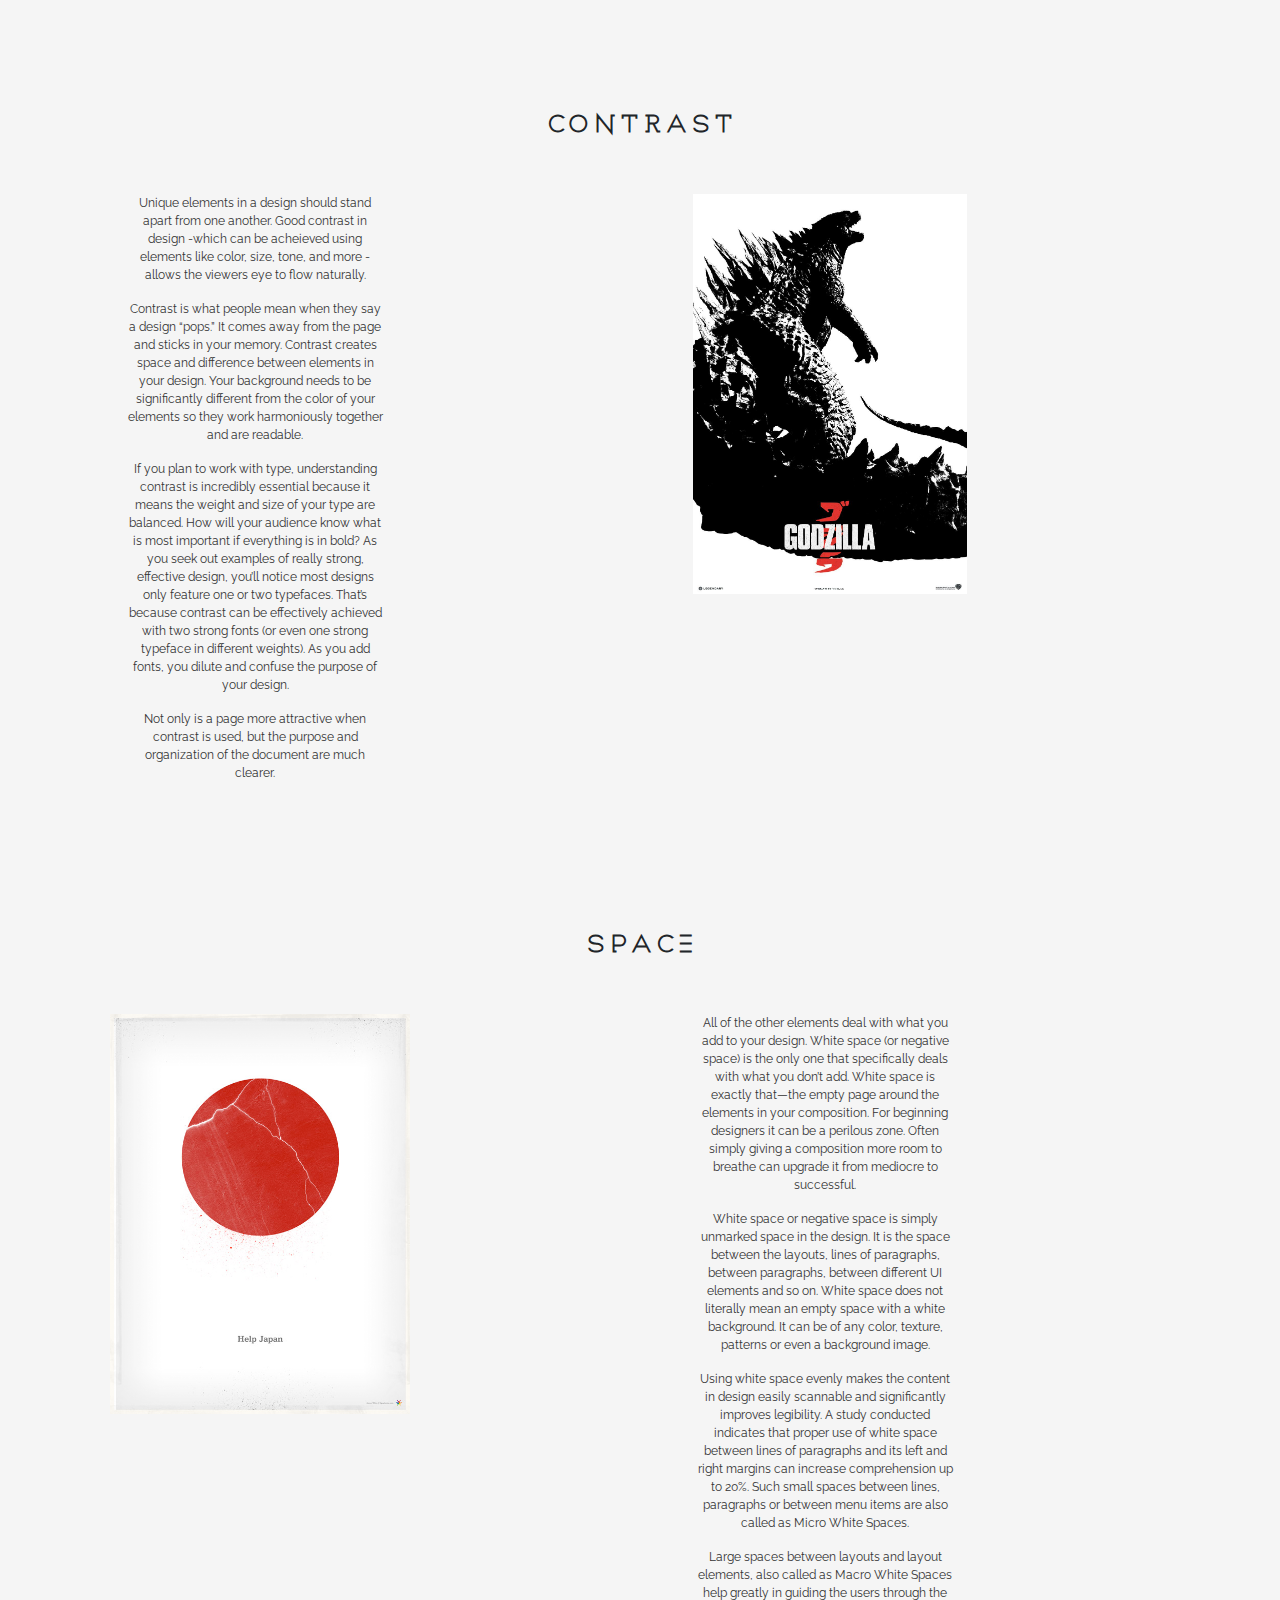
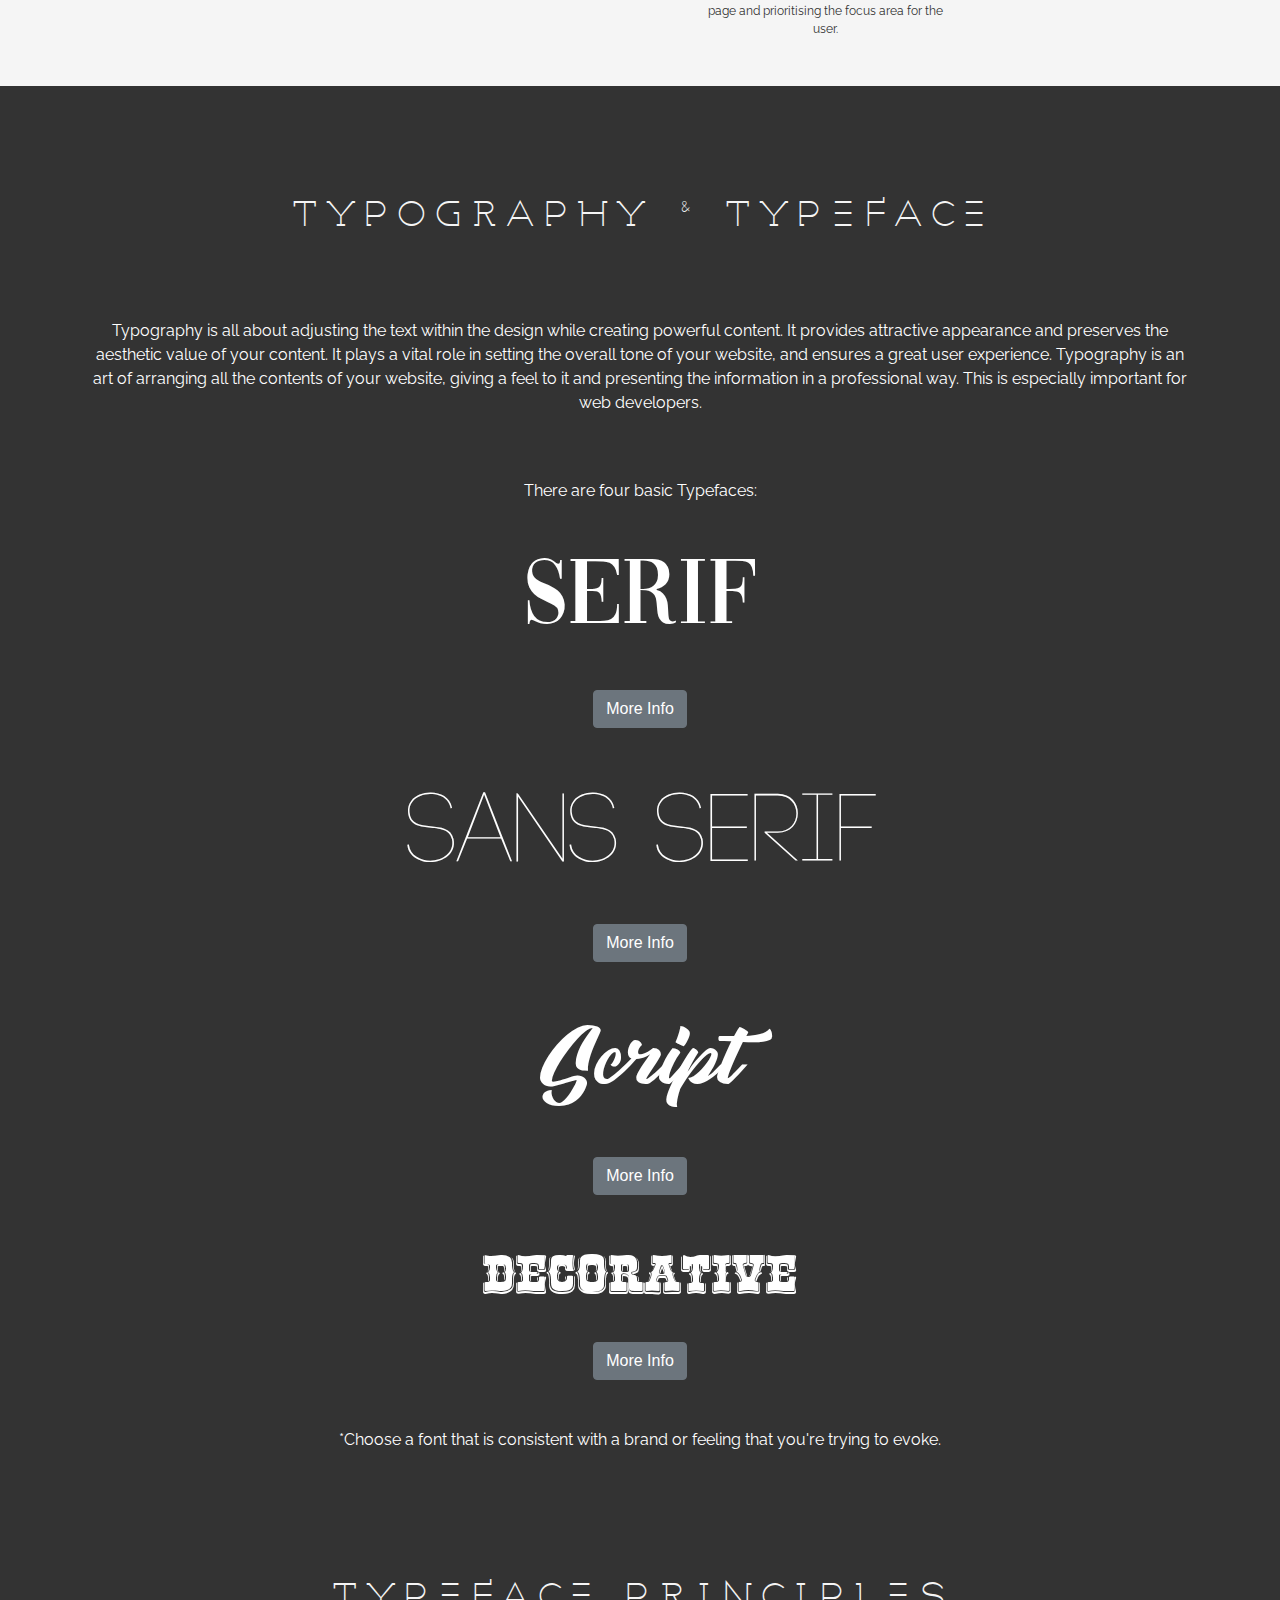
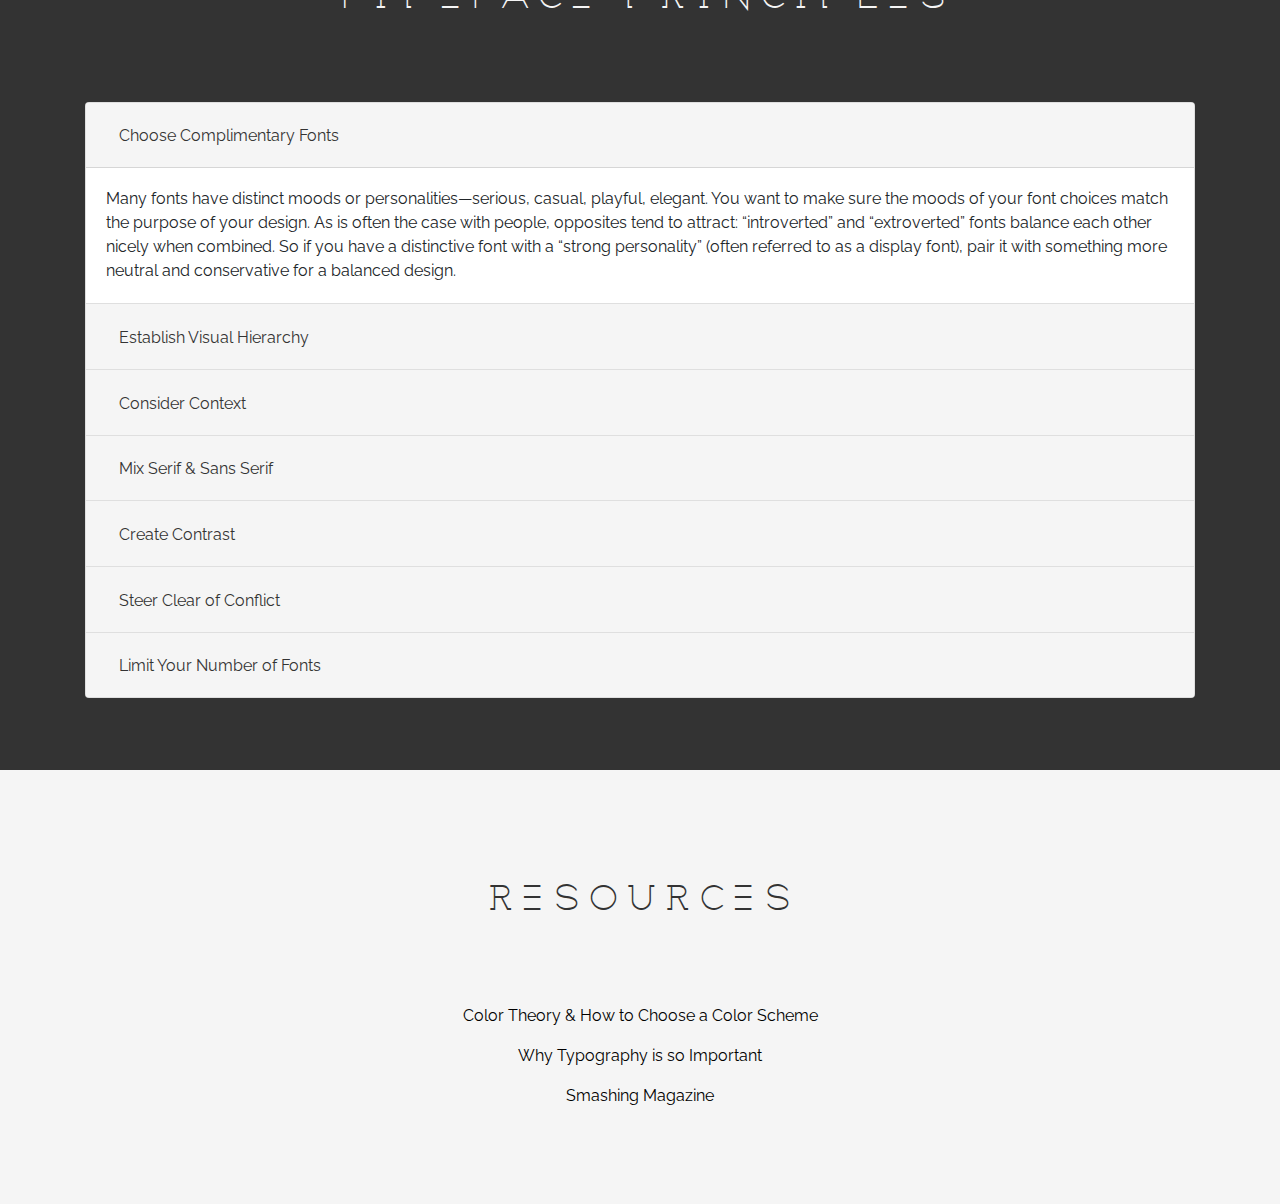
==== commit 5ca6f15a: "queries" ====
--- a/public/index.html
+++ b/public/index.html
@@ -112,7 +112,7 @@
 
         <p class="title" style="margin-bottom: 1.5em;" id="proximity-nav"><strong>proximity</strong></p>
 
-        <div class="container">
+        <div class="container" id="rev">
             <div class="row">
 
                 <div class="col-md-4">
--- a/public/main.css
+++ b/public/main.css
@@ -415,6 +415,59 @@
 
 /* MEDIA QUERIES */
 
+@media only screen
+and (min-device-width: 500px) {
+    .image {
+        width: auto;
+        height: 400px;
+        display: block;
+        margin: 0 auto;
+    }
+    .blurb {
+        font-size: 12px;
+    }
+    #balance {
+        width: 300px;
+    } 
+    #balance .blurb {
+        text-align: center;
+    }
+    #proximity {
+        width: 300px;
+    }
+    #proximity .blurb {
+        text-align: center;
+    }
+    #alignment {
+        width: 300px;
+    }
+    #alignment .blurb {
+        text-align: center;
+    }
+    #repitition {
+        width: 300px;
+    }
+    #repitition .blurb {
+        text-align: center;
+    }
+    #contrast {
+        width: 300px;
+    }
+    #contrast .blurb {
+        text-align: center;
+    }
+    #space {
+        width: 300px;
+    }
+    #space .blurb {
+        text-align: center;
+    }
+    .decorative {
+        font-size: 3.5em;
+    }
+}
+
+
 @media only screen 
 and (min-device-width : 375px) 
 and (max-device-width : 812px)
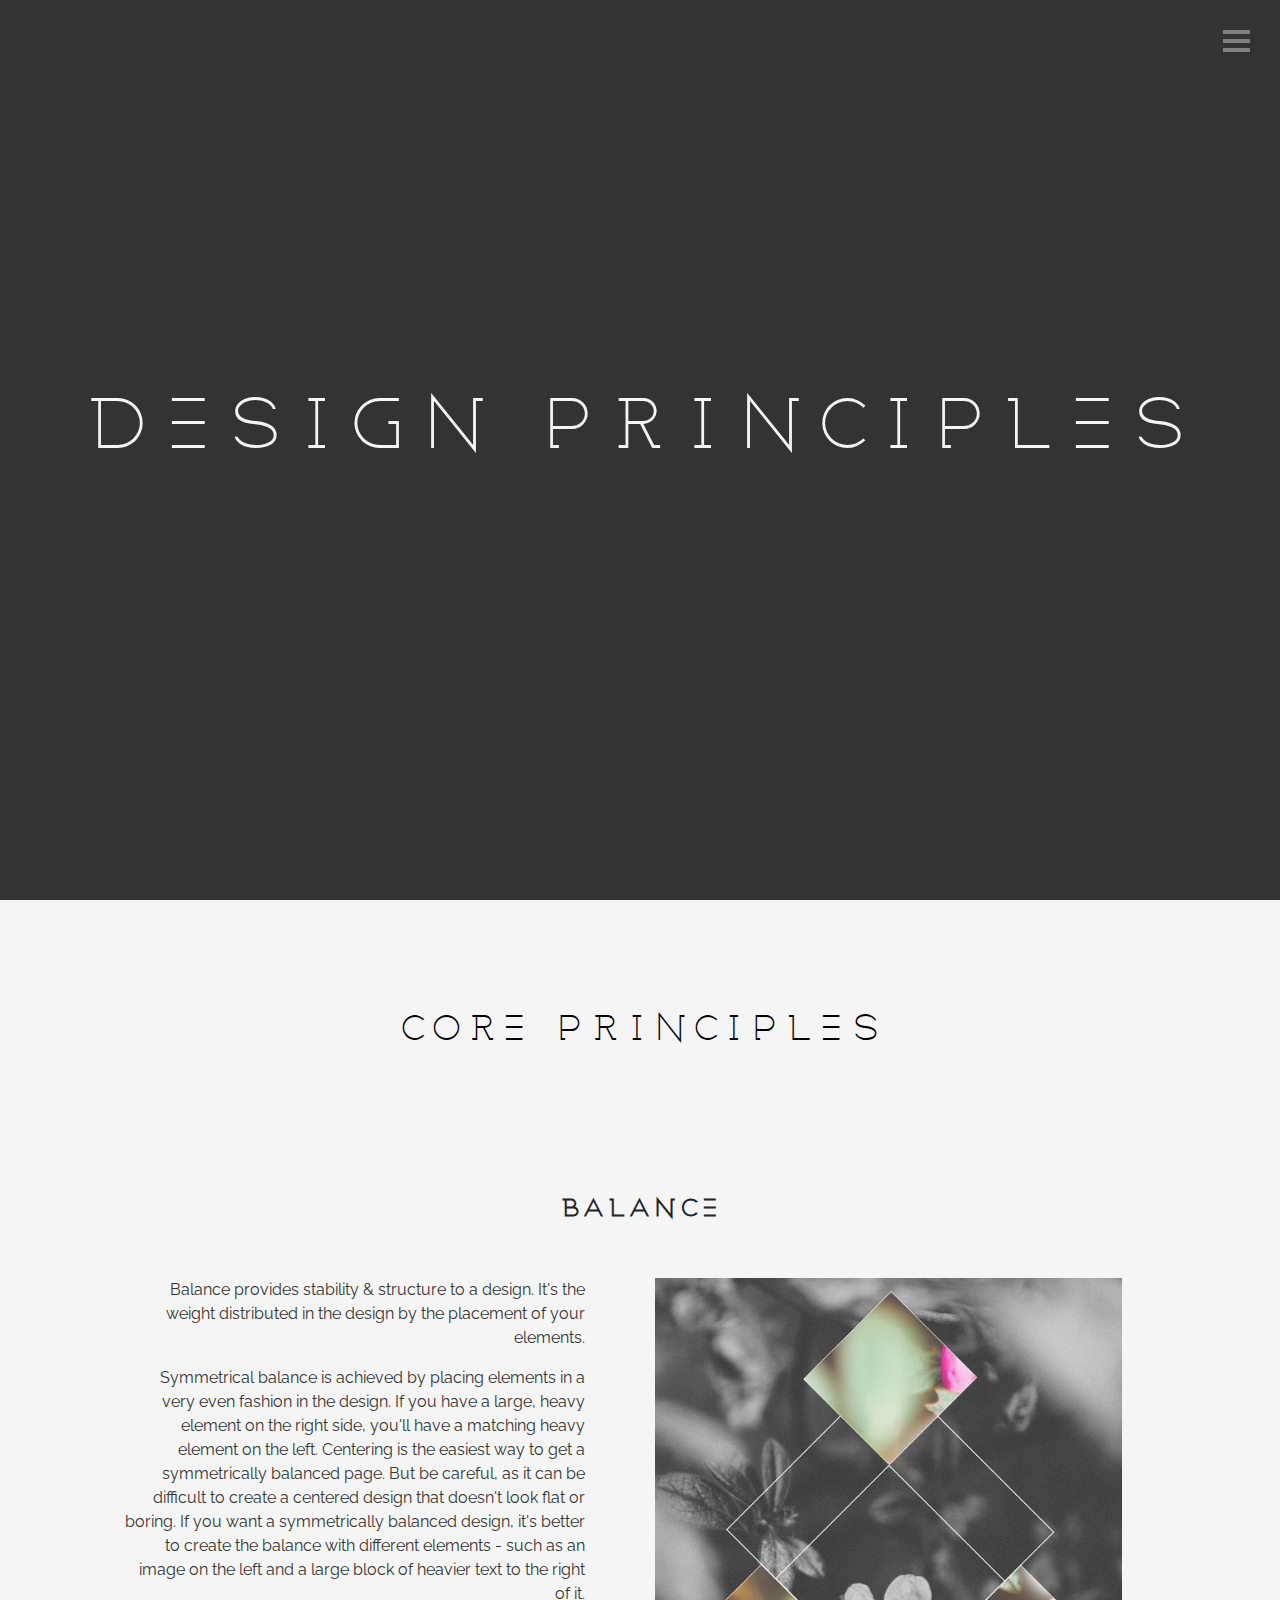
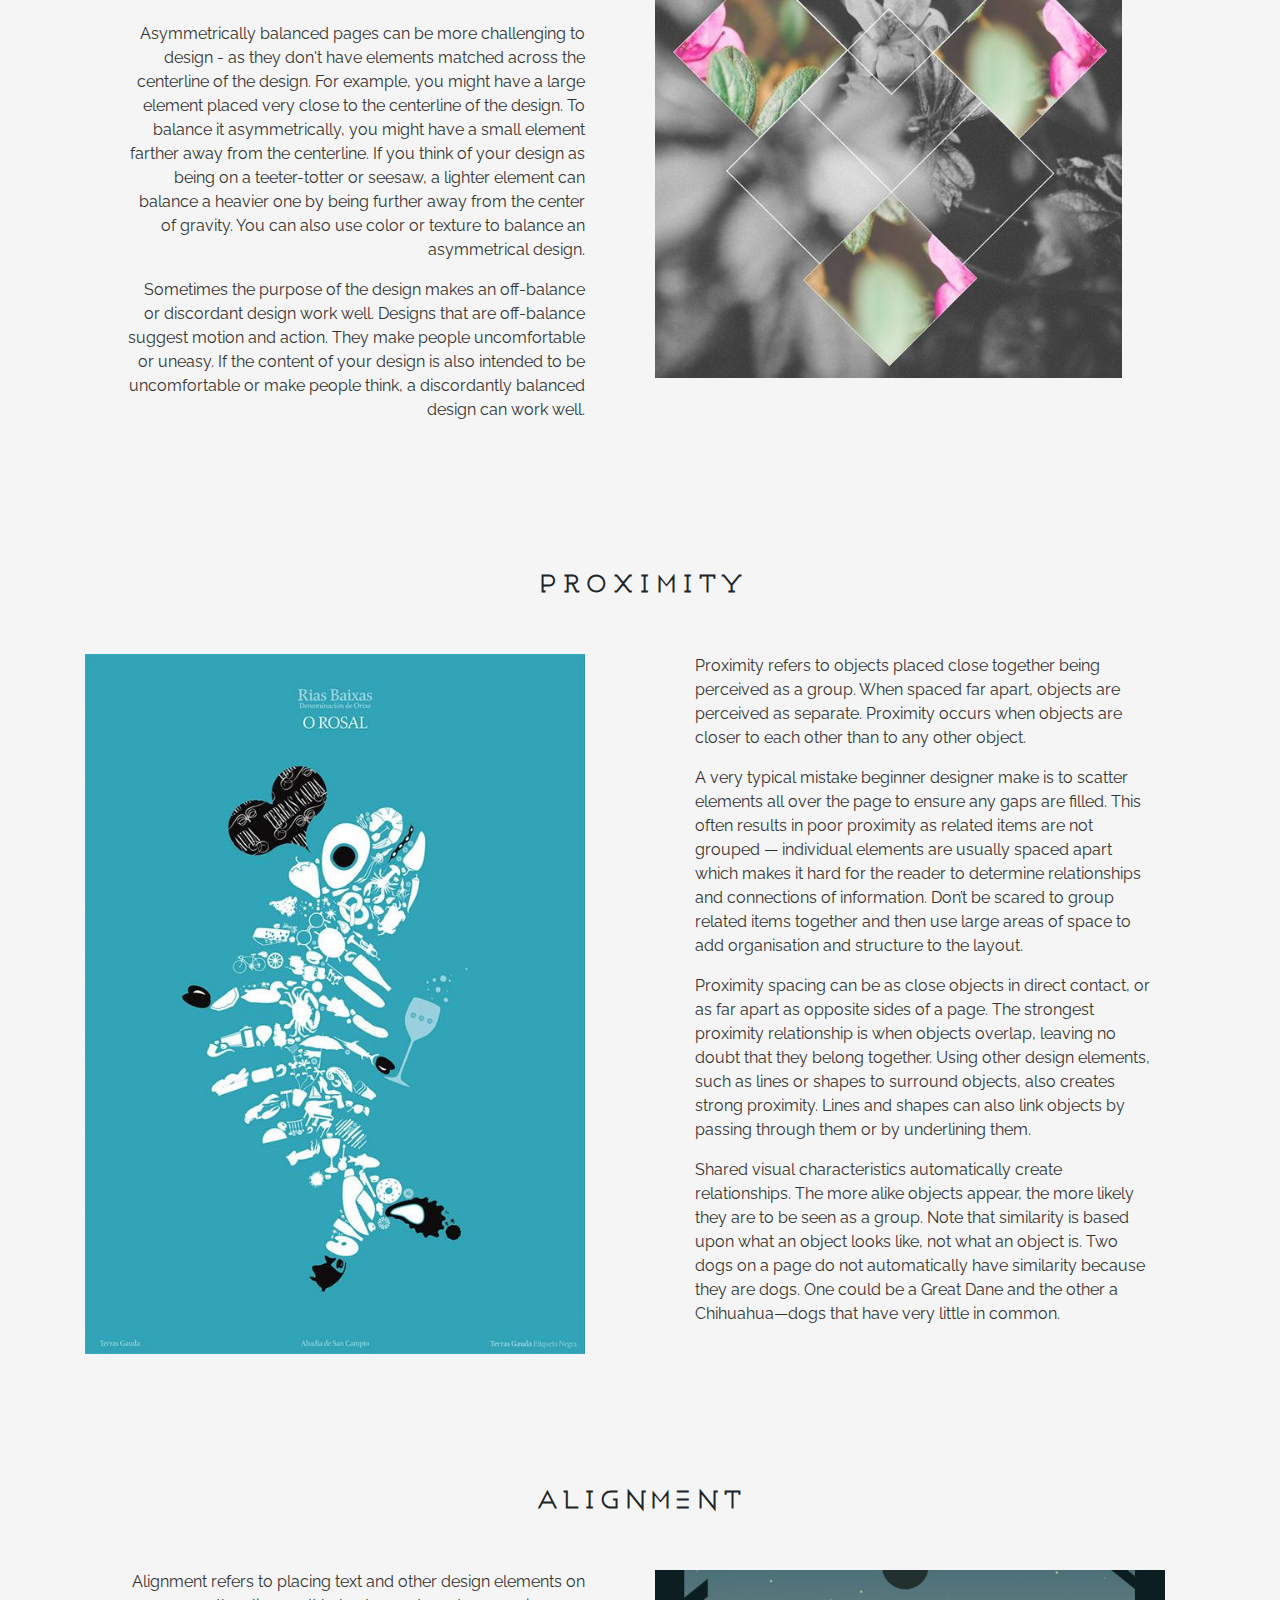
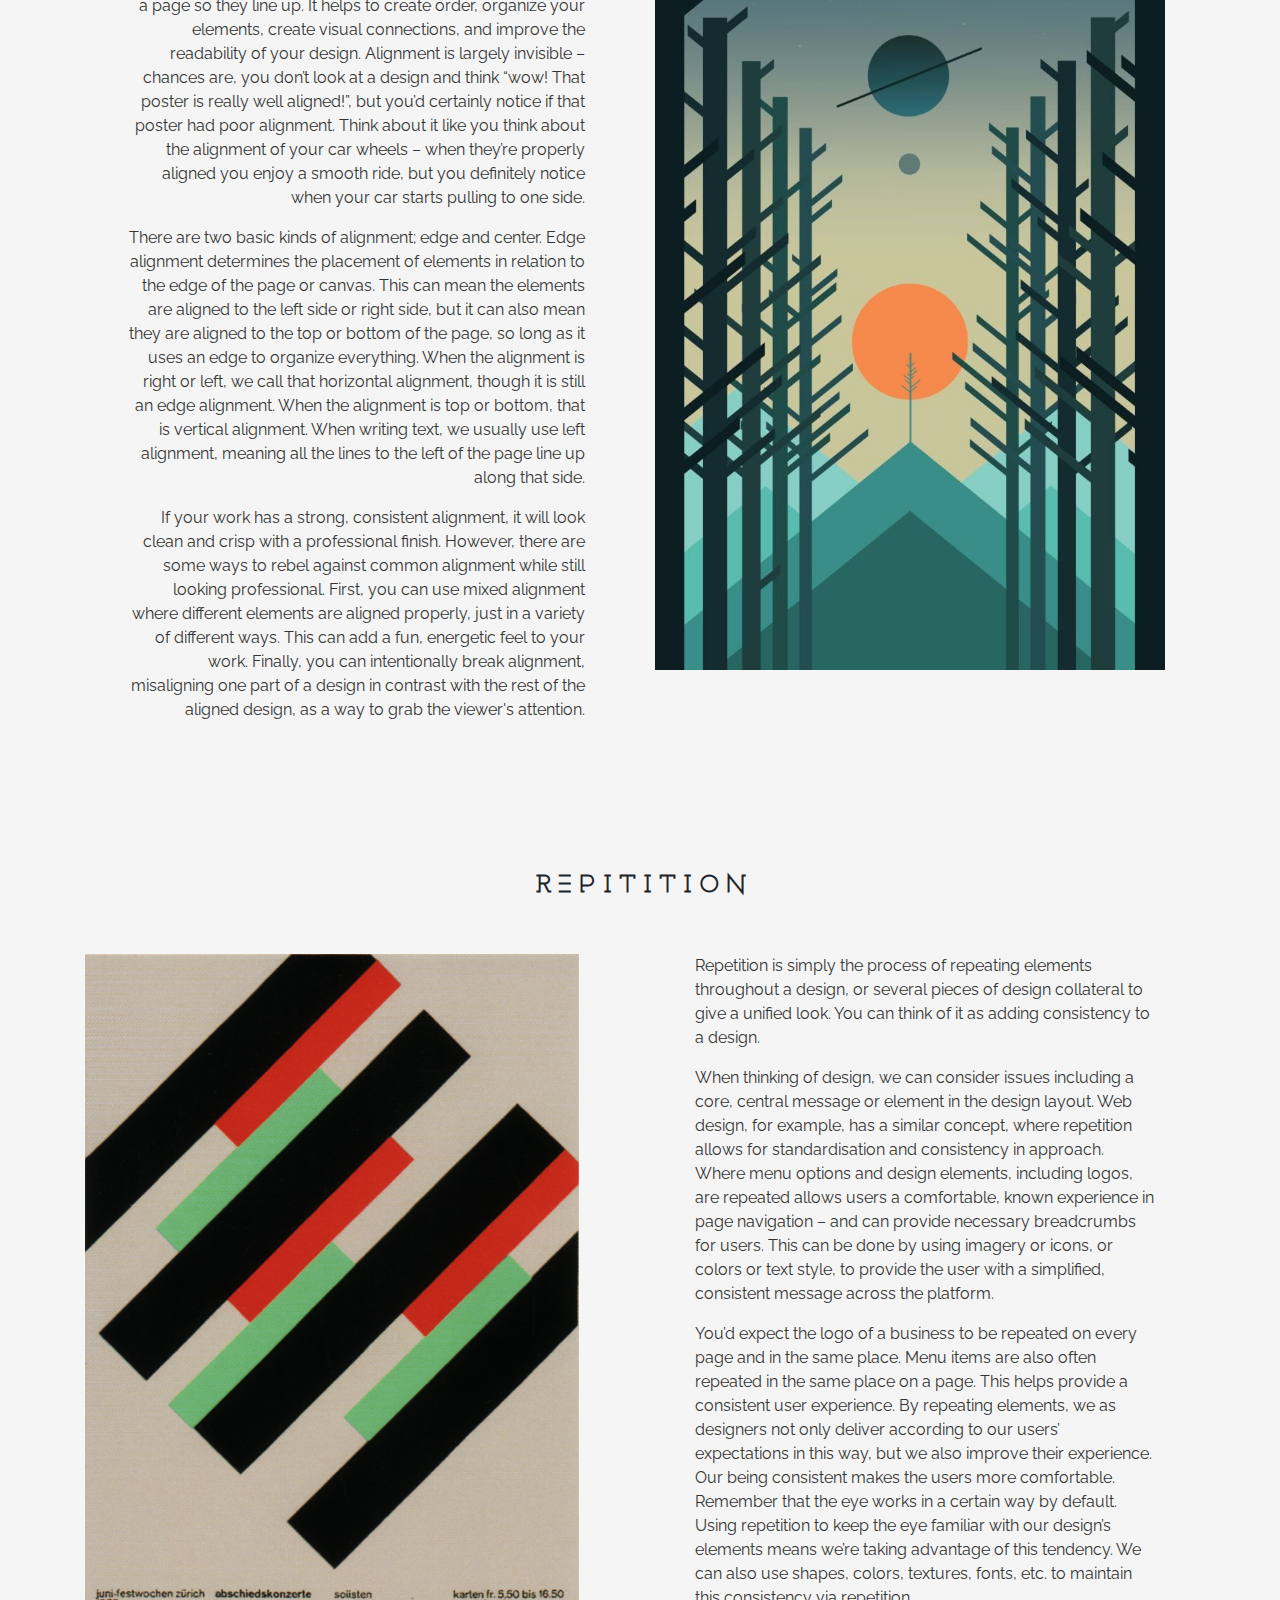
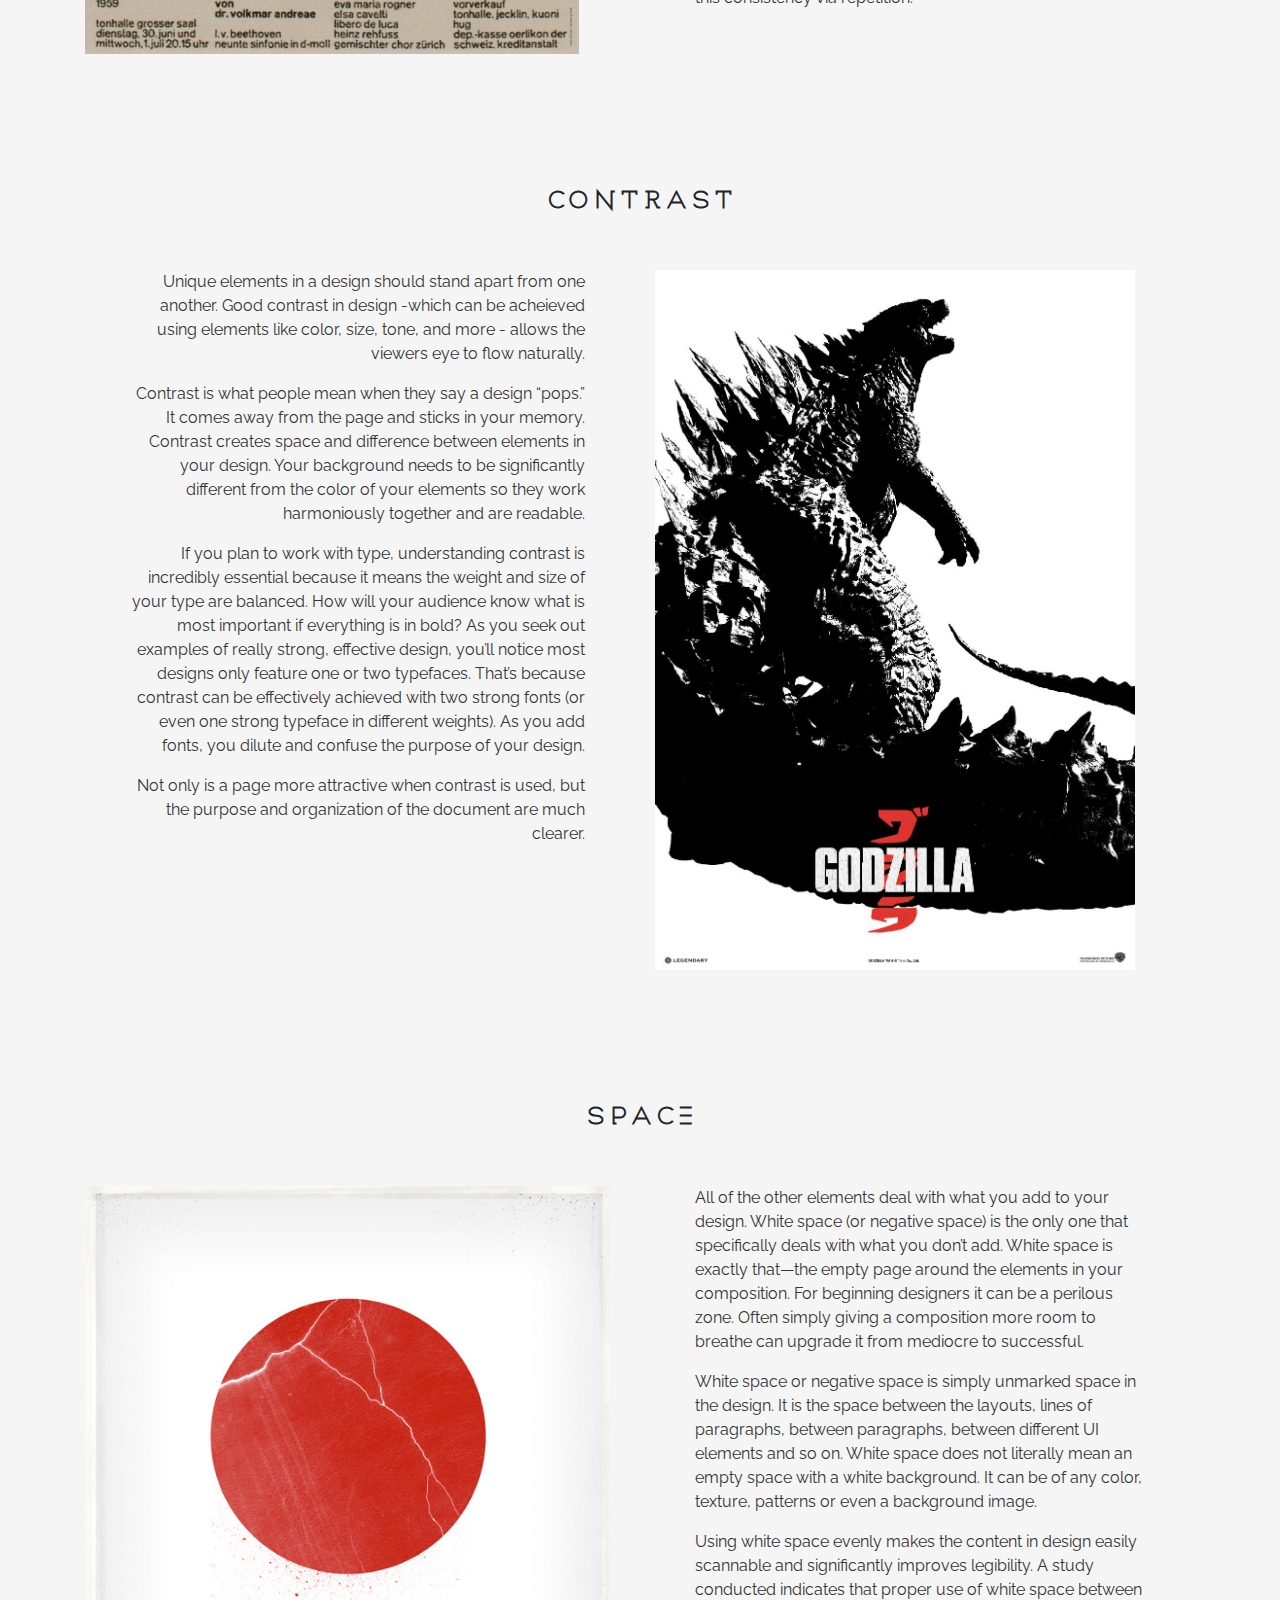
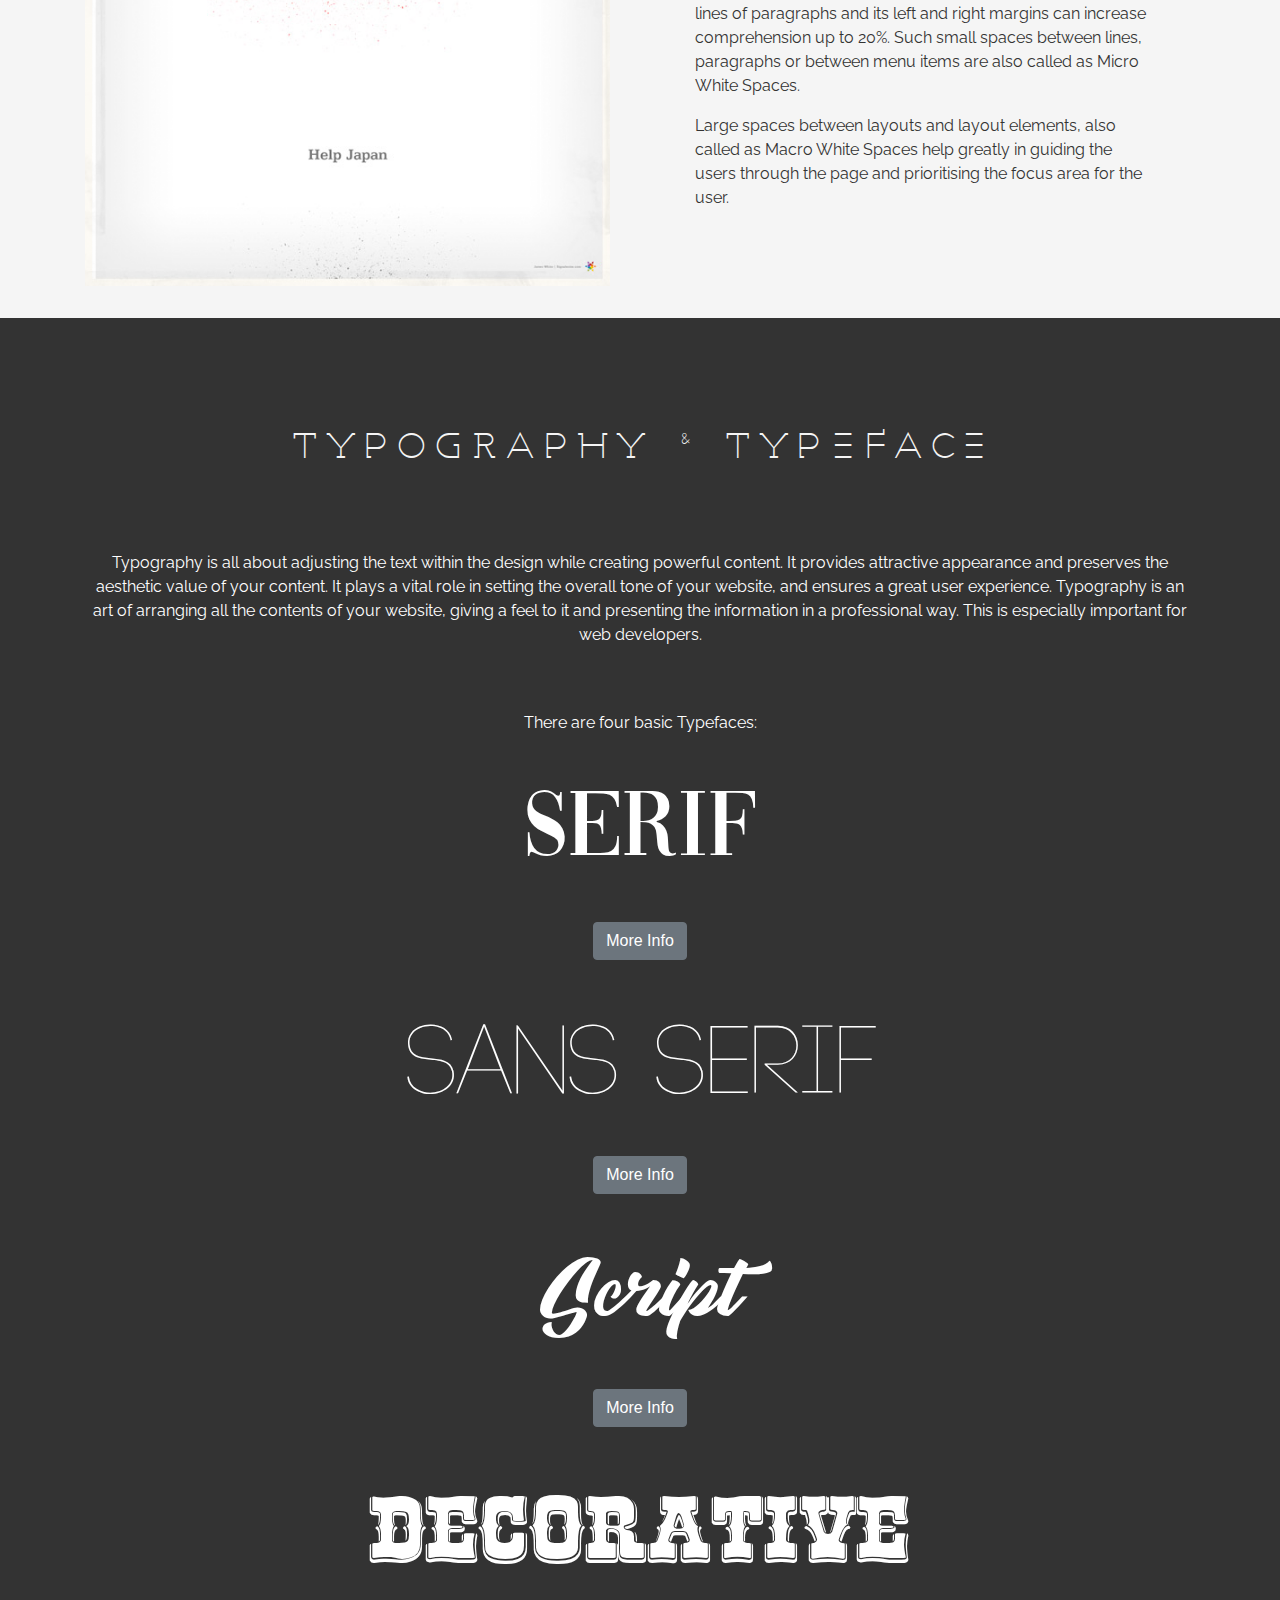
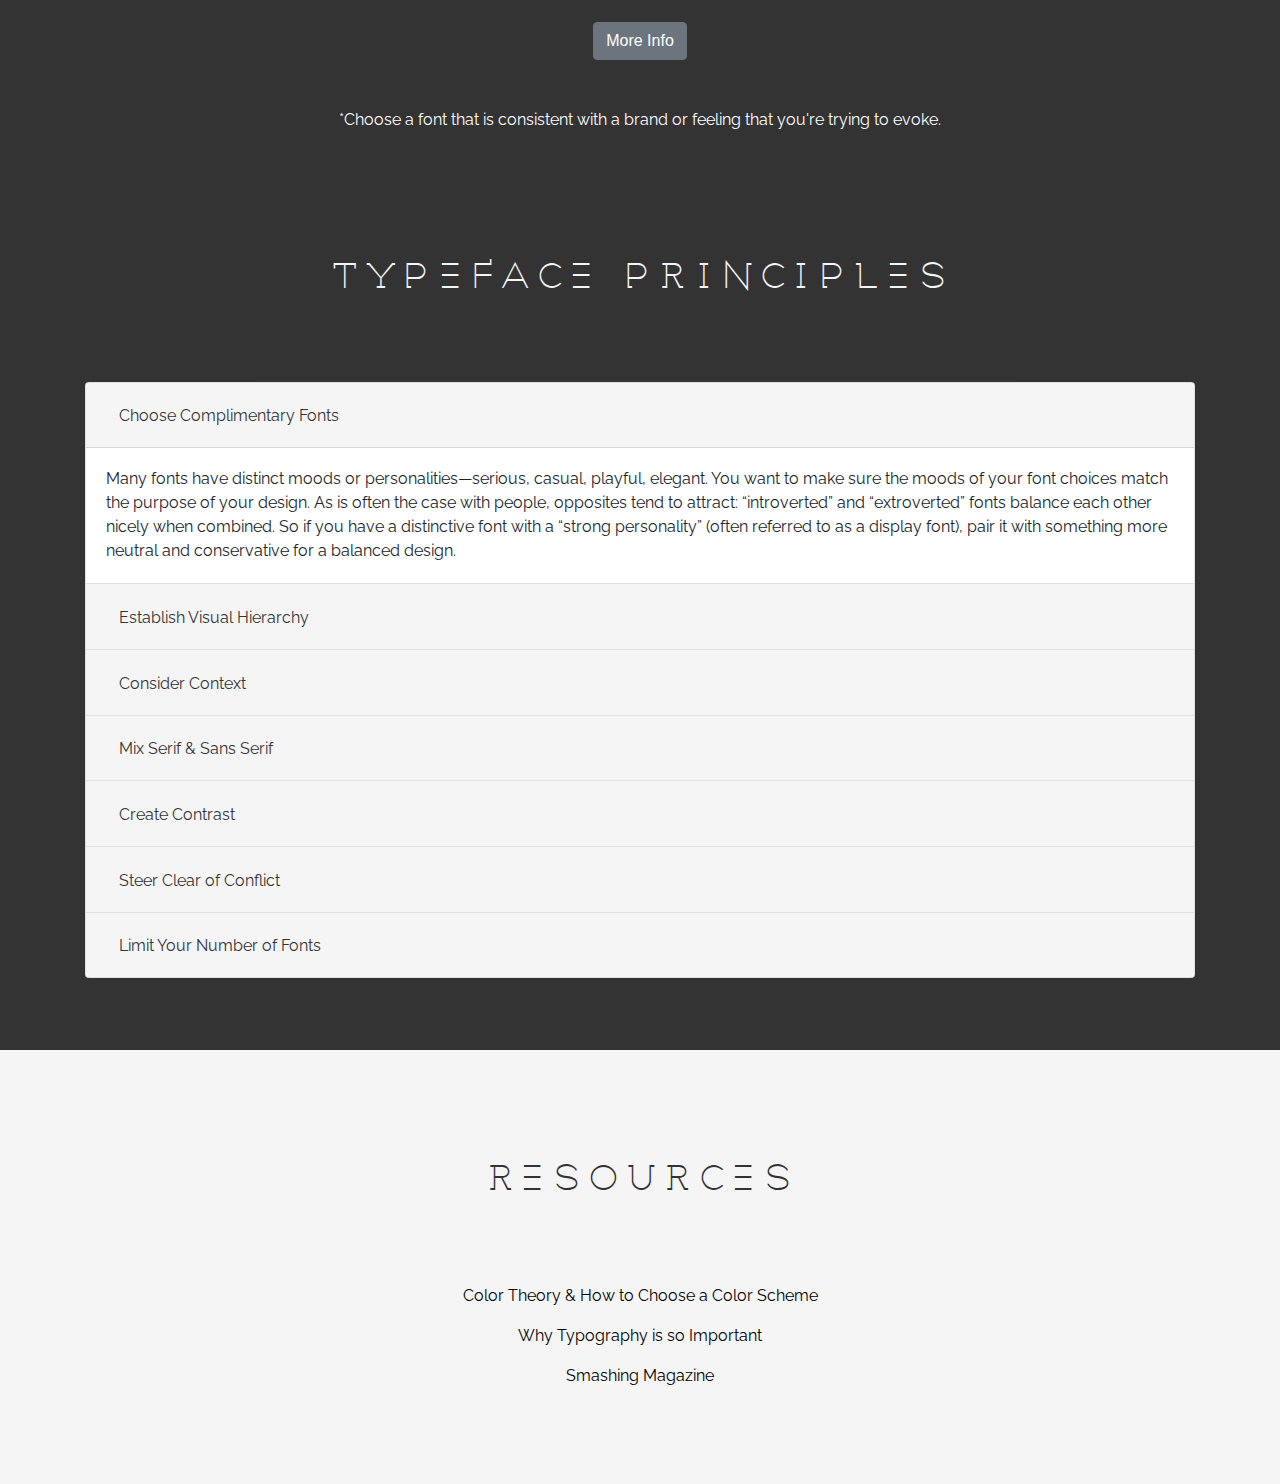
==== commit 7ef3d8fd: "updated media queries" ====
--- a/public/index.html
+++ b/public/index.html
@@ -55,7 +55,7 @@
         <div class="container">
             <div class="row">
 
-                <div class="col-md-4">
+                <div class="col-md-6">
                     <ul id="balance">
                         <li>
                             <p class="blurb">Balance provides stability & structure to a design. It's the weight
@@ -95,9 +95,9 @@
                     </ul>
                 </div>
 
-                <div class="col-md-2"></div>
-
-                <div class="col-md-4">
+                <!-- <div class="col-md-2"></div> -->
+
+                <div class="col-md-6">
                     <img class="image" src="./images/balance.jpg">
                 </div>
 
@@ -112,16 +112,16 @@
 
         <p class="title" style="margin-bottom: 1.5em;" id="proximity-nav"><strong>proximity</strong></p>
 
-        <div class="container" id="rev">
-            <div class="row">
-
-                <div class="col-md-4">
+        <div class="container">
+            <div class="row">
+
+                <div class="col-md-6">
                     <img class="image" src="./images/proxx.jpg">
                 </div>
 
-                <div class="col-md-2"></div>
-
-                <div class="col-md-4">
+                <!-- <div class="col-md-2"></div> -->
+
+                <div class="col-md-6">
                     <ul id="proximity">
                         <li>
                             <p class="blurb">Proximity refers to objects placed close together being perceived as a
@@ -174,7 +174,7 @@
         <div class="container">
             <div class="row">
 
-                <div class="col-md-4">
+                <div class="col-md-6">
                     <ul id="alignment">
                         <li>
                             <p class="blurb">Alignment refers to placing text and other design elements on a page so
@@ -218,9 +218,9 @@
                     </ul>
                 </div>
 
-                <div class="col-md-2"></div>
-
-                <div class="col-md-4">
+                <!-- <div class="col-md-2"></div> -->
+
+                <div class="col-md-6">
                     <img class="image" src="./images/alignment.jpg">
                 </div>
 
@@ -238,13 +238,13 @@
         <div class="container">
             <div class="row">
 
-                <div class="col-md-4">
+                <div class="col-md-6">
                     <img class="image" src="./images/re.png">
                 </div>
 
-                <div class="col-md-2"></div>
-
-                <div class="col-md-4">
+                <!-- <div class="col-md-2"></div> -->
+
+                <div class="col-md-6">
                     <ul id="repitition">
                         <li>
                             <p class="blurb">Repetition is simply the process of repeating elements throughout a design,
@@ -296,7 +296,7 @@
         <div class="container">
             <div class="row">
 
-                <div class="col-md-4">
+                <div class="col-md-6">
                     <ul id="contrast">
                         <li>
                             <p class="blurb">Unique elements in a design should stand apart from one another. Good
@@ -328,9 +328,9 @@
                     </ul>
                 </div>
 
-                <div class="col-md-2"></div>
-
-                <div class="col-md-4">
+                <!-- <div class="col-md-2"></div> -->
+
+                <div class="col-md-6">
                     <img class="image" src="./images/contrast.jpg">
                 </div>
 
@@ -348,13 +348,13 @@
         <div class="container" style="padding-bottom: 2em;">
             <div class="row">
 
-                <div class="col-md-4">
+                <div class="col-md-6">
                     <img class="image" src="./images/sp.png">
                 </div>
 
-                <div class="col-md-2"></div>
-
-                <div class="col-md-4">
+                <!-- <div class="col-md-2"></div> -->
+
+                <div class="col-md-6">
                     <ul id="space">
                         <li>
                             <p class="blurb">All of the other elements deal with what you add to your design. White
--- a/public/main.css
+++ b/public/main.css
@@ -54,16 +54,6 @@
     font-family: wicked;
     color: whitesmoke;
     font-size: 2em;
-}
-
-@media only screen 
-and (min-device-width : 375px) 
-and (max-device-width : 812px)
-and (-webkit-device-pixel-ratio : 3) {
-    .wrapper h1 {
-        font-size: 1em;
-        text-align: center;
-    }
 }
 
 .line {
@@ -401,7 +391,7 @@
 }
 
 .bg-dark {
-    background-color: lightgrey!important;
+    background-color: lightgrey !important;
 }
 
 .navbar {
@@ -415,109 +405,479 @@
 
 /* MEDIA QUERIES */
 
-@media only screen
-and (min-device-width: 500px) {
+
+@media all and (max-width: 1199px) {
+    .image {
+        width: auto;
+        height: 600px;
+        display: block;
+        margin: 0 auto;
+    }
+
+    .blurb {
+        font-size: 12px;
+        display: block;
+        margin: 0 auto;
+    }
+
+    #balance {
+        width: 400px;
+        /* margin: auto; */
+    }
+
+    #balance .blurb {
+        /* text-align: center; */
+        font-size: 14px;
+        /* margin: auto; */
+    }
+
+    #proximity {
+        width: 400px;
+        /* display: block;
+        margin: 0 auto; */
+    }
+
+    #proximity .blurb {
+        /* text-align: center; */
+        font-size: 14px;
+        /* display: block;
+        margin: 0 auto; */
+    }
+
+    #alignment {
+        width: 400px;
+        /* display: block;
+        margin: 0 auto; */
+    }
+
+    #alignment .blurb {
+        /* text-align: center; */
+        font-size: 14px;
+        /* display: block;
+        margin: 0 auto; */
+    }
+
+    #repitition {
+        width: 400px;
+        /* display: block;
+        margin: 0 auto; */
+    }
+
+    #repitition .blurb {
+        /* text-align: center; */
+        font-size: 14px;
+        /* display: block;
+        margin: 0 auto; */
+    }
+
+    #contrast {
+        width: 400px;
+        /* display: block;
+        margin: 0 auto; */
+    }
+
+    #contrast .blurb {
+        /* text-align: center; */
+        font-size: 14px;
+        /* display: block;
+        margin: 0 auto; */
+    }
+
+    #space {
+        width: 400px;
+        /* display: block;
+        margin: 0 auto; */
+    }
+
+    #space .blurb {
+        /* text-align: center; */
+        font-size: 14px;
+        /* display: block;
+        margin: 0 auto; */
+    }
+
+    .decorative {
+        font-size: 3.5em;
+        /* display: block;
+        margin: 0 auto; */
+    }
+
+    .wrapper h1 {
+        font-size: 1.5em;
+        text-align: center;
+    }
+}
+
+@media all and (max-width: 991px) {
+    .image {
+        width: auto;
+        height: 500px;
+        display: block;
+        margin: 0 auto;
+    }
+
+    .blurb {
+        font-size: 12px;
+        display: block;
+        margin: 0 auto;
+    }
+
+    #balance {
+        width: 300px;
+        /* margin: auto; */
+    }
+
+    #balance .blurb {
+        /* text-align: center; */
+        /* margin: auto; */
+    }
+
+    #proximity {
+        width: 300px;
+        /* display: block;
+        margin: 0 auto; */
+    }
+
+    #proximity .blurb {
+        /* text-align: center; */
+        /* display: block;
+        margin: 0 auto; */
+    }
+
+    #alignment {
+        width: 300px;
+        /* display: block;
+        margin: 0 auto; */
+    }
+
+    #alignment .blurb {
+        /* text-align: center; */
+        /* display: block;
+        margin: 0 auto; */
+    }
+
+    #repitition {
+        width: 300px;
+        /* display: block;
+        margin: 0 auto; */
+    }
+
+    #repitition .blurb {
+        /* text-align: center; */
+        /* display: block;
+        margin: 0 auto; */
+    }
+
+    #contrast {
+        width: 300px;
+        /* display: block;
+        margin: 0 auto; */
+    }
+
+    #contrast .blurb {
+        /* text-align: center; */
+        /* display: block;
+        margin: 0 auto; */
+    }
+
+    #space {
+        width: 300px;
+        /* display: block;
+        margin: 0 auto; */
+    }
+
+    #space .blurb {
+        /* text-align: center; */
+        /* display: block;
+        margin: 0 auto; */
+    }
+
+    .decorative {
+        font-size: 3.5em;
+        /* display: block;
+        margin: 0 auto; */
+    }
+
+    .wrapper h1 {
+        font-size: 1.3em;
+        text-align: center;
+    }
+}
+
+@media all and (max-width: 768px) {
+    .image {
+        width: auto;
+        height: 400px;
+        display: none;
+        visibility: none;
+        margin: 0 auto;
+    }
+
+    .blurb {
+        font-size: 12px;
+        display: block;
+        margin: 0 auto;
+    }
+
+    #balance {
+        width: 400px;
+        /* margin: auto; */
+    }
+
+    #balance .blurb {
+        text-align: center;
+        /* margin: auto; */
+    }
+
+    #proximity {
+        width: 400px;
+        /* display: block;
+        margin: 0 auto; */
+    }
+
+    #proximity .blurb {
+        text-align: center;
+        /* display: block;
+        margin: 0 auto; */
+    }
+
+    #alignment {
+        width: 400px;
+        /* display: block;
+        margin: 0 auto; */
+    }
+
+    #alignment .blurb {
+        text-align: center;
+        /* display: block;
+        margin: 0 auto; */
+    }
+
+    #repitition {
+        width: 400px;
+        /* display: block;
+        margin: 0 auto; */
+    }
+
+    #repitition .blurb {
+        text-align: center;
+        /* display: block;
+        margin: 0 auto; */
+    }
+
+    #contrast {
+        width: 400px;
+        /* display: block;
+        margin: 0 auto; */
+    }
+
+    #contrast .blurb {
+        text-align: center;
+        /* display: block;
+        margin: 0 auto; */
+    }
+
+    #space {
+        width: 400px;
+        /* display: block;
+        margin: 0 auto; */
+    }
+
+    #space .blurb {
+        text-align: center;
+        /* display: block;
+        margin: 0 auto; */
+    }
+
+    .decorative {
+        font-size: 3.5em;
+        /* display: block;
+        margin: 0 auto; */
+    }
+
+    .wrapper h1 {
+        font-size: 1.5em;
+        text-align: center;
+    }
+
+    .col-md-6 {
+        display: block;
+        margin: 0 auto;
+    }
+}
+
+@media all and (min-width: 375px) and (max-width: 575px) {
+    .image {
+        width: auto;
+        height: 400px;
+        display: none;
+        visibility: none;
+        margin: 0 auto;
+    }
+
+    .blurb {
+        font-size: 12px;
+        display: block;
+        margin: 0 auto;
+    }
+
+    #balance {
+        width: 400px;
+        /* margin: auto; */
+    }
+
+    #balance .blurb {
+        text-align: center;
+        /* margin: auto; */
+    }
+
+    #proximity {
+        width: 400px;
+        /* display: block;
+        margin: 0 auto; */
+    }
+
+    #proximity .blurb {
+        text-align: center;
+        /* display: block;
+        margin: 0 auto; */
+    }
+
+    #alignment {
+        width: 400px;
+        /* display: block;
+        margin: 0 auto; */
+    }
+
+    #alignment .blurb {
+        text-align: center;
+        /* display: block;
+        margin: 0 auto; */
+    }
+
+    #repitition {
+        width: 400px;
+        /* display: block;
+        margin: 0 auto; */
+    }
+
+    #repitition .blurb {
+        text-align: center;
+        /* display: block;
+        margin: 0 auto; */
+    }
+
+    #contrast {
+        width: 400px;
+        /* display: block;
+        margin: 0 auto; */
+    }
+
+    #contrast .blurb {
+        text-align: center;
+        /* display: block;
+        margin: 0 auto; */
+    }
+
+    #space {
+        width: 400px;
+        /* display: block;
+        margin: 0 auto; */
+    }
+
+    #space .blurb {
+        text-align: center;
+        /* display: block;
+        margin: 0 auto; */
+    }
+
+    .decorative {
+        font-size: 3.5em;
+        /* display: block;
+        margin: 0 auto; */
+    }
+
+    .wrapper h1 {
+        font-size: 1.5em;
+        text-align: center;
+    }
+
+    .col-md-6 {
+        display: block;
+        margin: 0 auto;
+    }
+}
+
+@media only screen and (min-device-width : 375px) and (max-device-width : 812px) and (-webkit-device-pixel-ratio : 3) {
     .image {
         width: auto;
         height: 400px;
         display: block;
         margin: 0 auto;
     }
+
     .blurb {
         font-size: 12px;
     }
+
     #balance {
         width: 300px;
-    } 
+    }
+
     #balance .blurb {
         text-align: center;
     }
+
     #proximity {
         width: 300px;
     }
+
     #proximity .blurb {
         text-align: center;
     }
+
     #alignment {
         width: 300px;
     }
+
     #alignment .blurb {
         text-align: center;
     }
+
     #repitition {
         width: 300px;
     }
+
     #repitition .blurb {
         text-align: center;
     }
+
     #contrast {
         width: 300px;
     }
+
     #contrast .blurb {
         text-align: center;
     }
+
     #space {
         width: 300px;
     }
+
     #space .blurb {
         text-align: center;
     }
+
     .decorative {
         font-size: 3.5em;
     }
-}
-
-
-@media only screen 
-and (min-device-width : 375px) 
-and (max-device-width : 812px)
-and (-webkit-device-pixel-ratio : 3) {
-    .image {
-        width: auto;
-        height: 400px;
-        display: block;
-        margin: 0 auto;
-    }
-    .blurb {
-        font-size: 12px;
-    }
-    #balance {
-        width: 300px;
-    } 
-    #balance .blurb {
-        text-align: center;
-    }
-    #proximity {
-        width: 300px;
-    }
-    #proximity .blurb {
-        text-align: center;
-    }
-    #alignment {
-        width: 300px;
-    }
-    #alignment .blurb {
-        text-align: center;
-    }
-    #repitition {
-        width: 300px;
-    }
-    #repitition .blurb {
-        text-align: center;
-    }
-    #contrast {
-        width: 300px;
-    }
-    #contrast .blurb {
-        text-align: center;
-    }
-    #space {
-        width: 300px;
-    }
-    #space .blurb {
-        text-align: center;
-    }
-    .decorative {
-        font-size: 3.5em;
+
+    .wrapper h1 {
+        font-size: 1em;
+        text-align: center;
+    }
+
+    #rev {
+        flex-direction: row-reverse;
     }
 }